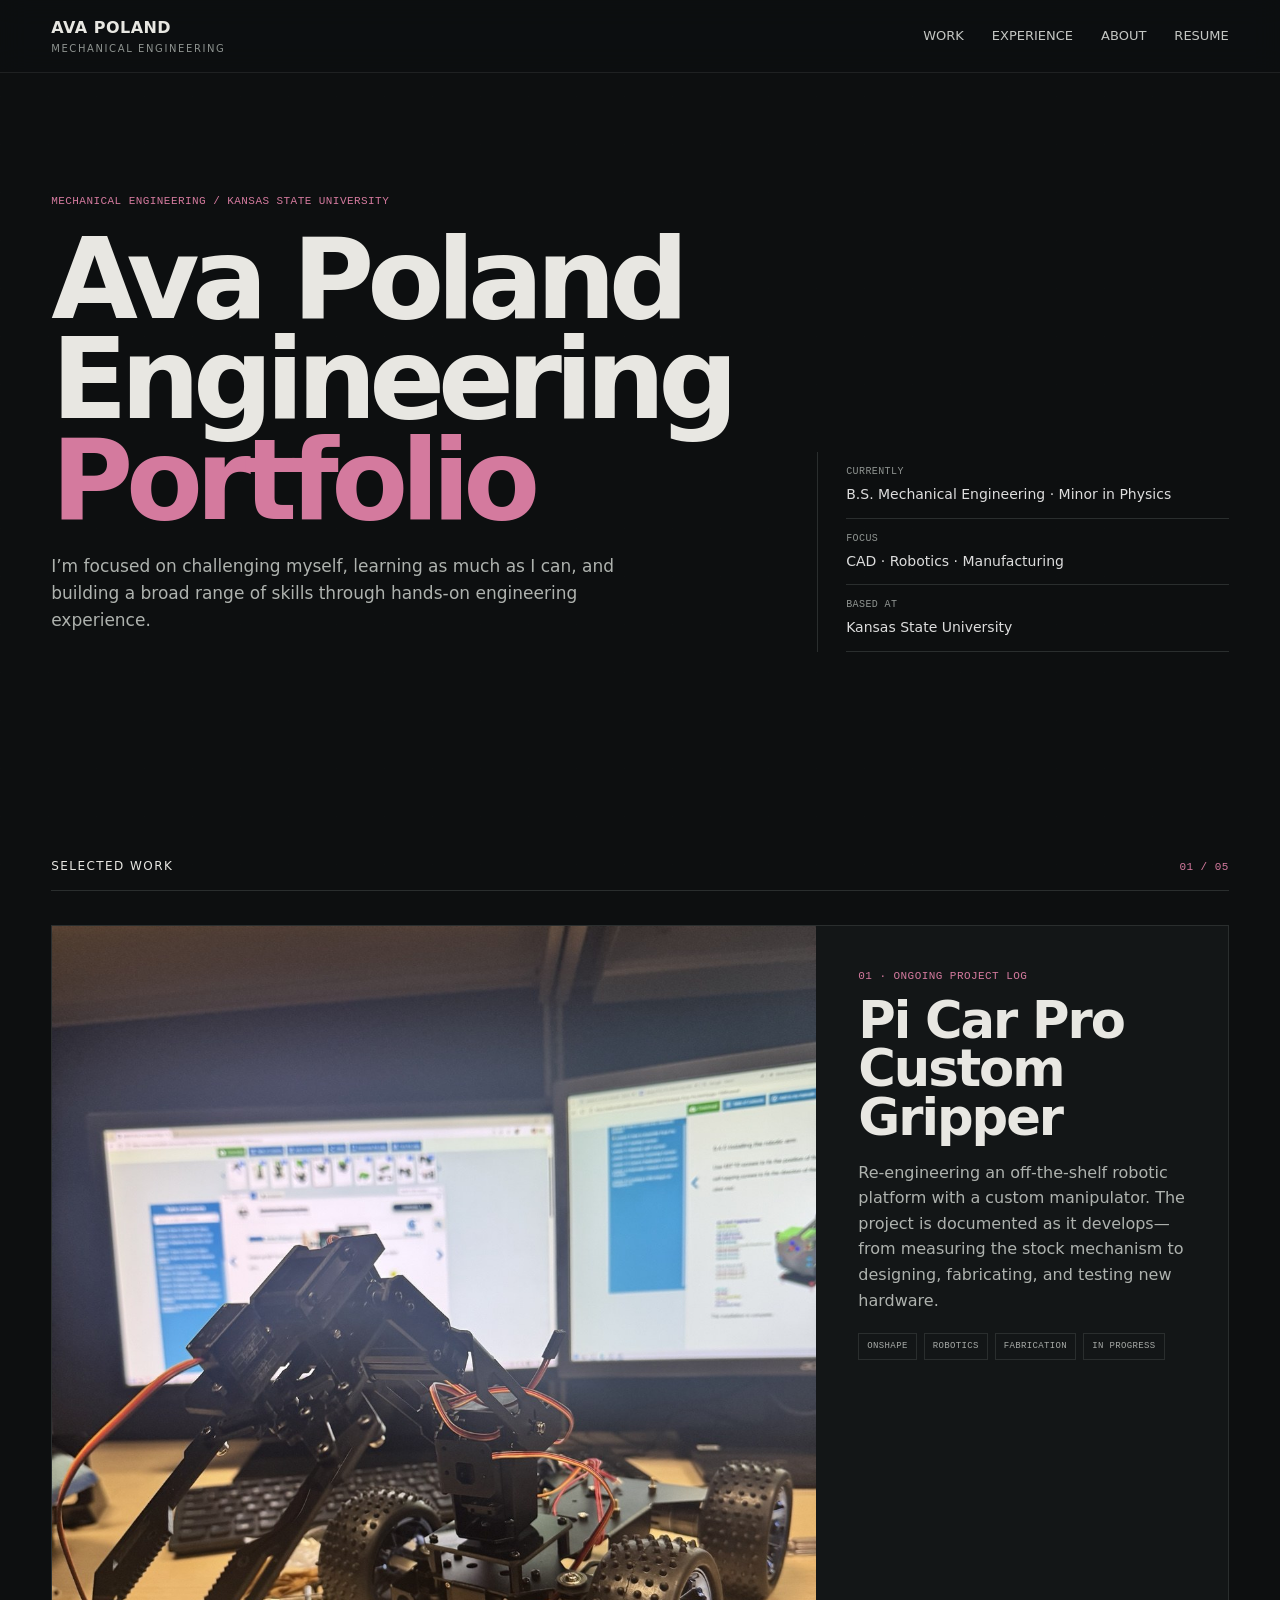
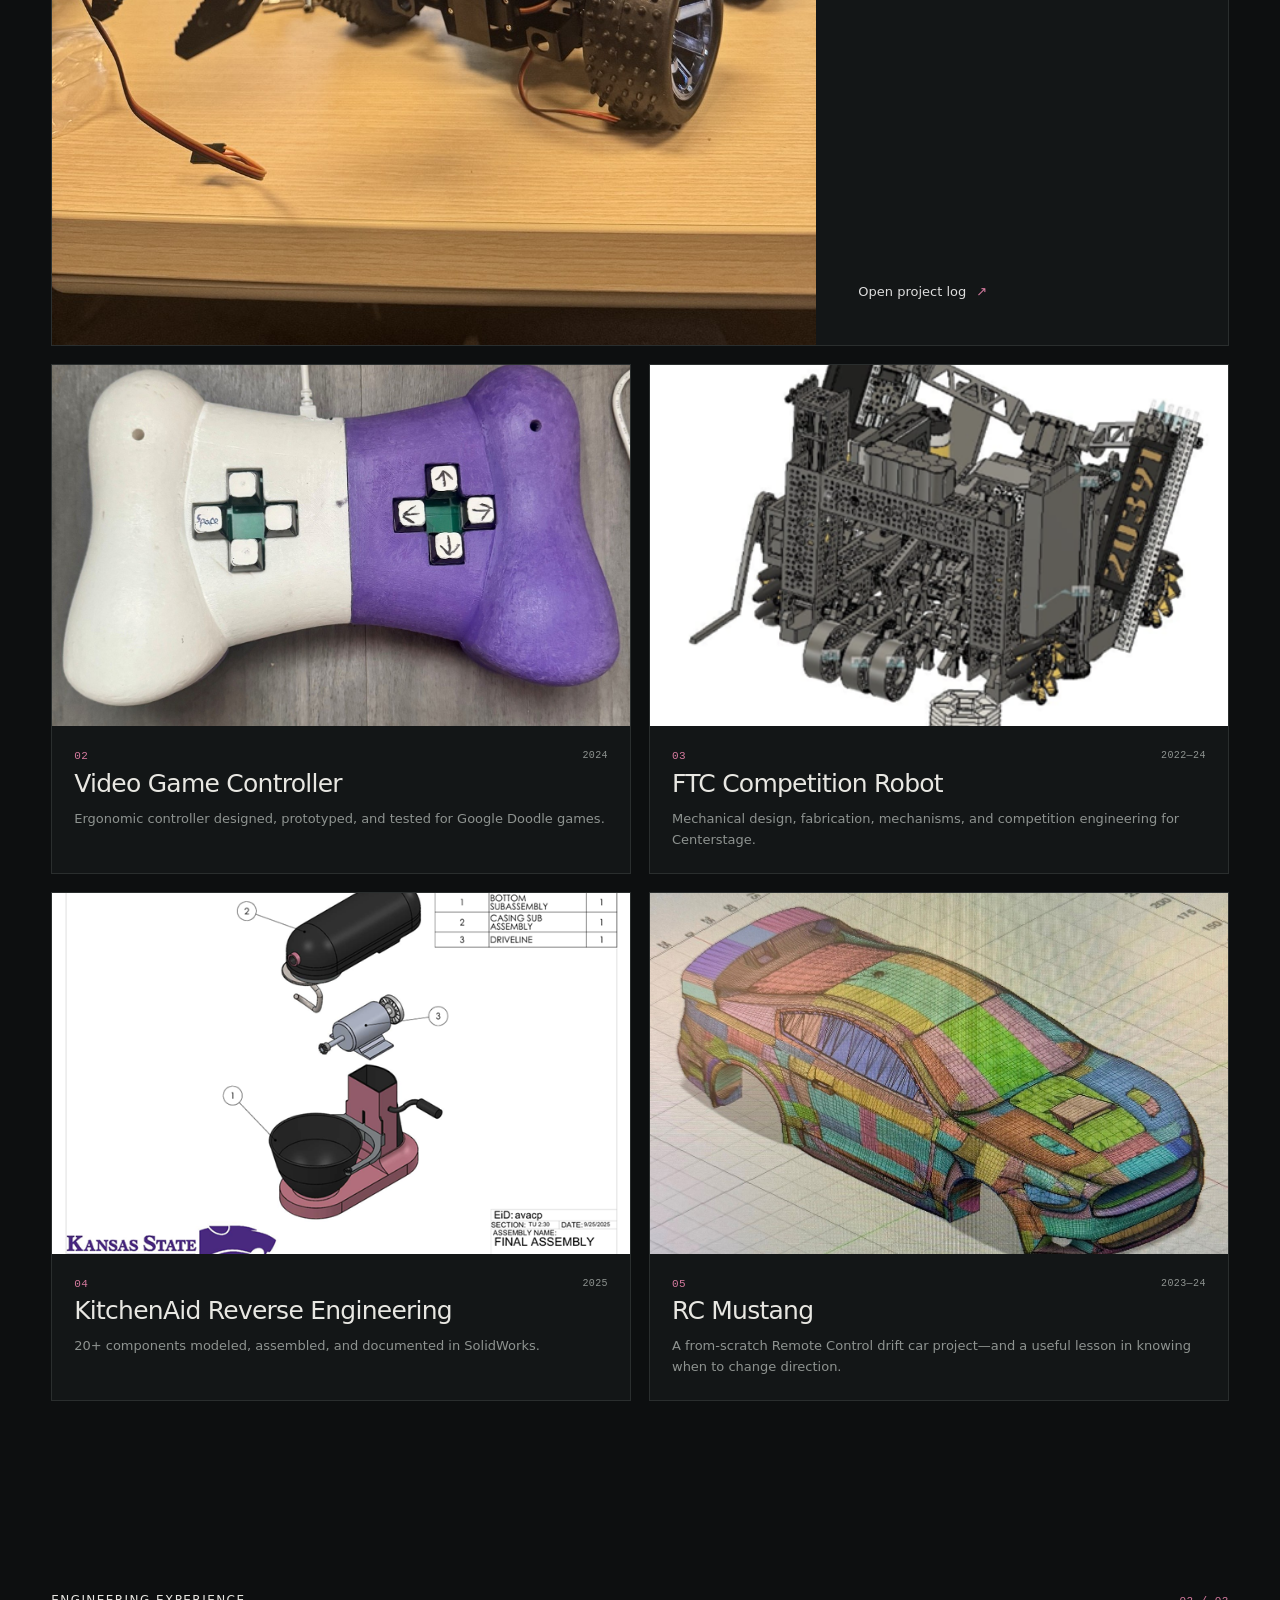
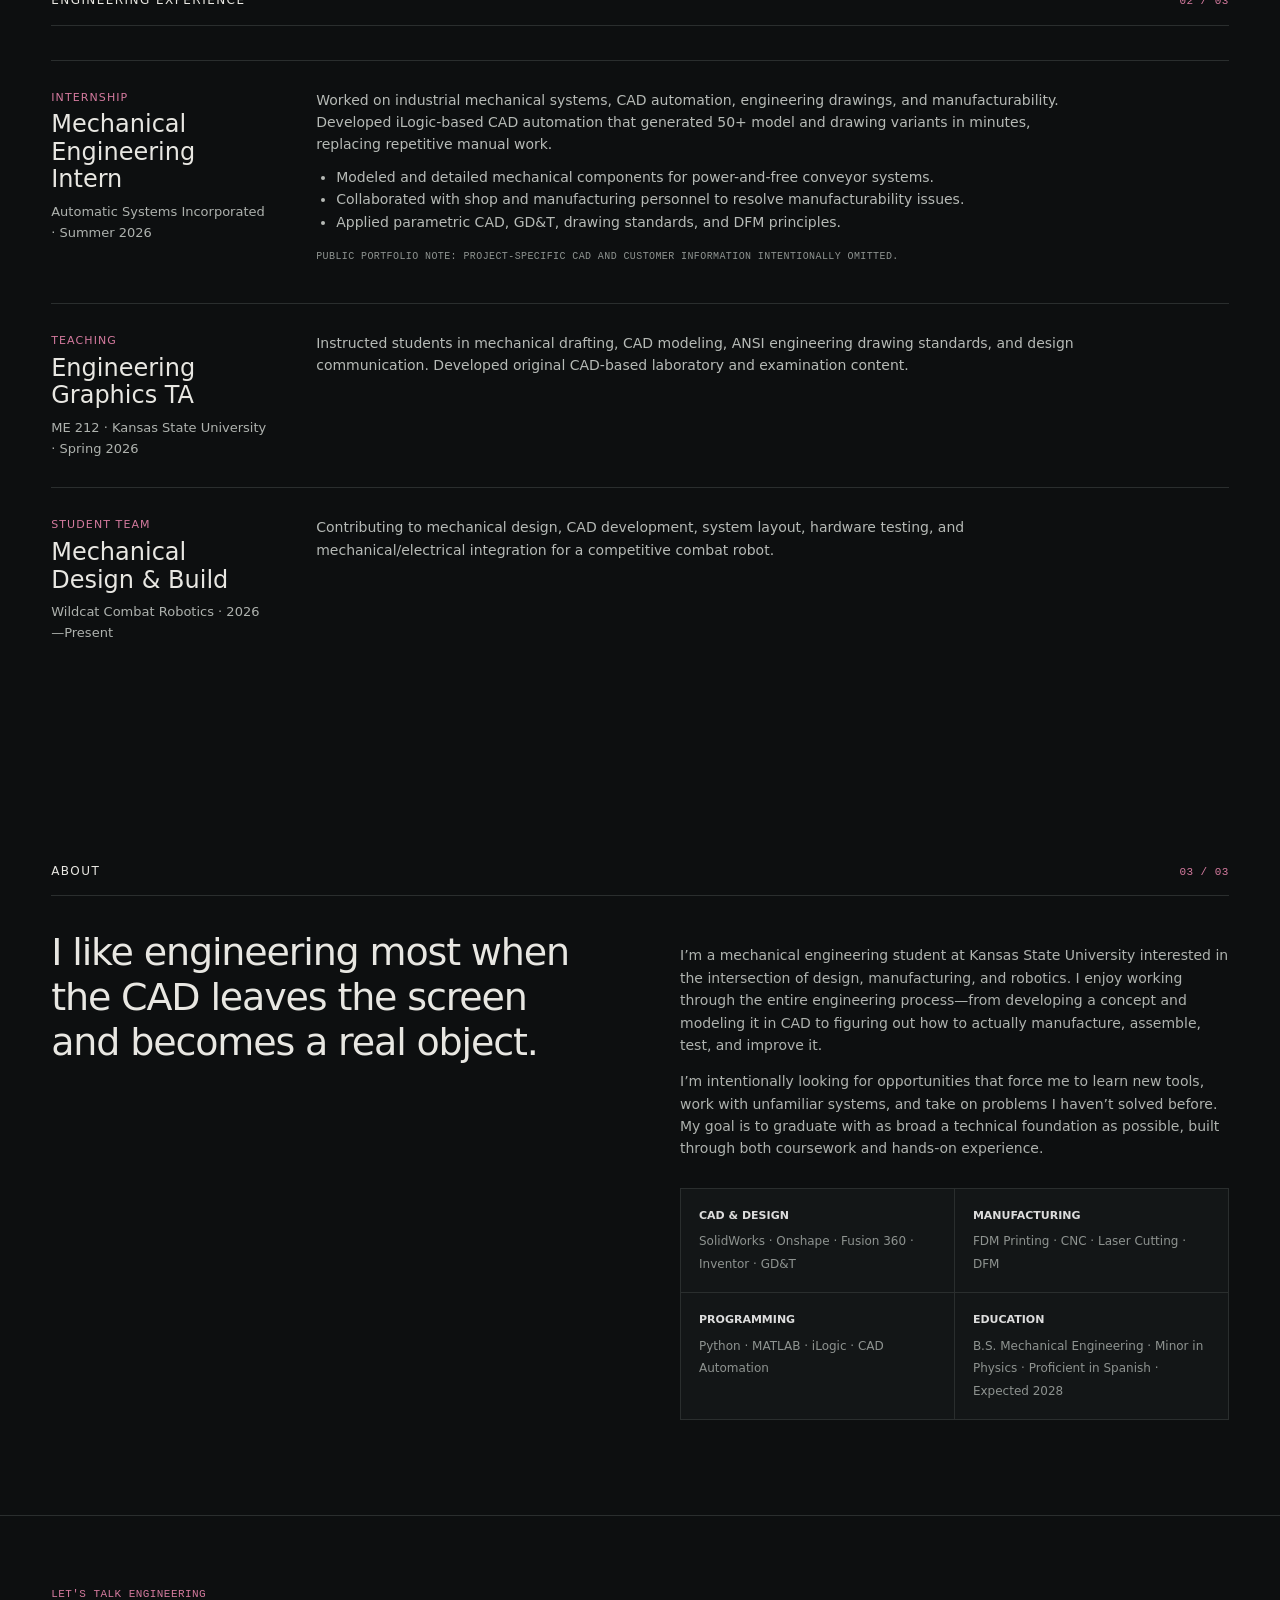
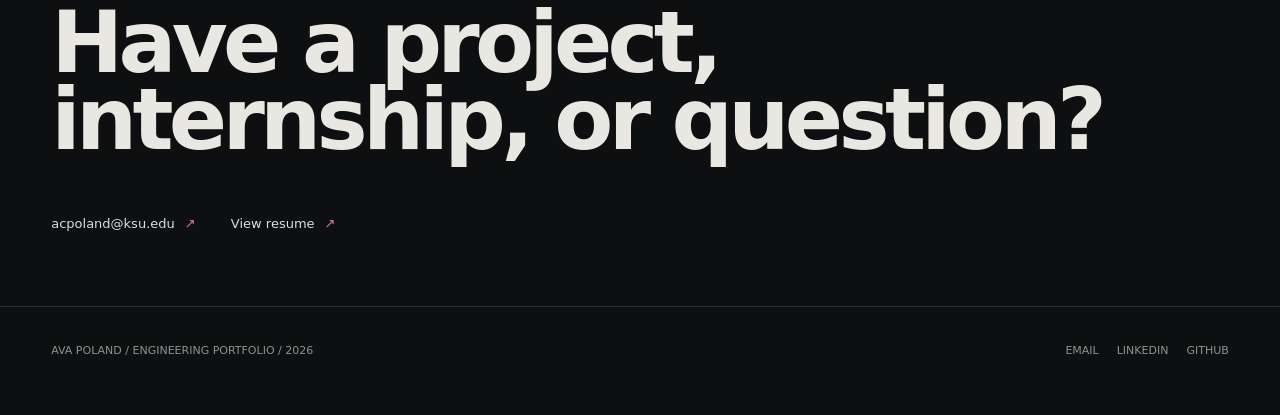
==== index.html @ be30ef2d "title fix" ====
<!doctype html>
<html lang="en">
<head>
<meta charset="utf-8">
<meta name="viewport" content="width=device-width,initial-scale=1">
<title>Ava Poland | Portfolio — Ava Poland</title>
<meta name="description" content="Ava Poland — Mechanical Engineering portfolio. Design, CAD, robotics, fabrication, and engineering project documentation.">
<link rel="icon" type="image/png" href="assets/favicon.png">
<link rel="stylesheet" href="styles.css">
</head>
<body>
<header class="site-header">
  <div class="container nav">
    <a class="brand" href="index.html">AVA POLAND<small>MECHANICAL ENGINEERING</small></a>
    <nav class="nav-links">
      <a href="index.html#work">WORK</a><a href="index.html#experience">EXPERIENCE</a>
      <a href="index.html#about">ABOUT</a><a href="Ava_Poland_Resume.pdf">RESUME</a>
    </nav>
    <span class="menu mono">MENU</span>
  </div>
</header>

<main>
<section class="hero">
  <div class="container hero-grid">
    <div class="reveal">
      <div class="eyebrow">Mechanical Engineering / Kansas State University</div>
      <h1>Ava Poland<br>Engineering<br><span>Portfolio</span></h1>
      <p class="hero-copy">I’m focused on challenging myself, learning as much as I can, and building a broad range of skills through hands-on engineering experience.</p>
    </div>
    <div class="hero-side reveal">
      <div class="line"><div class="meta">CURRENTLY</div><div class="value">B.S. Mechanical Engineering · Minor in Physics</div></div>
      <div class="line"><div class="meta">FOCUS</div><div class="value">CAD · Robotics · Manufacturing</div></div>
      <div class="line"><div class="meta">BASED AT</div><div class="value">Kansas State University</div></div>
      
    </div>
  </div>
</section>

<section class="section" id="work">
<div class="container">
  <div class="section-head"><span class="section-title">Selected Work</span><span class="section-num">01 / 05</span></div>
  <a class="feature reveal" href="projects/pi-car.html">
    <div class="feature-image"><img src="assets/IMG_2748.jpeg" alt="Pi Car Pro with robotic arm"></div>
    <div class="feature-copy">
      <div>
        <div class="eyebrow">01 · Ongoing Project Log</div>
        <h2>Pi Car Pro<br>Custom Gripper</h2>
        <p>Re-engineering an off-the-shelf robotic platform with a custom manipulator. The project is documented as it develops—from measuring the stock mechanism to designing, fabricating, and testing new hardware.</p>
        <div class="tags"><span class="tag">Onshape</span><span class="tag">Robotics</span><span class="tag">Fabrication</span><span class="tag">In Progress</span></div>
      </div>
      <span class="text-link">Open project log</span>
    </div>
  </a>

  <div class="project-grid" style="margin-top:18px">
    <a class="project-card reveal" href="projects/controller.html">
      <div class="card-img"><img src="assets/controller1.jpg" alt="Finished 3D printed video game controller"></div>
      <div class="card-body"><div class="card-top"><span class="section-num">02</span><span class="meta">2024</span></div><div class="card-title">Video Game Controller</div><p>Ergonomic controller designed, prototyped, and tested for Google Doodle games.</p></div>
    </a>
    <a class="project-card reveal" href="projects/ftc.html">
      <div class="card-img"><img src="assets/ftc1.png" alt="FTC robot CAD assembly"></div>
      <div class="card-body"><div class="card-top"><span class="section-num">03</span><span class="meta">2022—24</span></div><div class="card-title">FTC Competition Robot</div><p>Mechanical design, fabrication, mechanisms, and competition engineering for Centerstage.</p></div>
    </a>
    <a class="project-card reveal" href="projects/kitchenaid.html">
      <div class="card-img"><img src="assets/mixerexplode.png" alt="KitchenAid mixer exploded assembly drawing"></div>
      <div class="card-body"><div class="card-top"><span class="section-num">04</span><span class="meta">2025</span></div><div class="card-title">KitchenAid Reverse Engineering</div><p>20+ components modeled, assembled, and documented in SolidWorks.</p></div>
    </a>
    <a class="project-card reveal" href="projects/mustang.html">
      <div class="card-img"><img src="assets/mustang1.jpg" alt="CAD model of RC Mustang"></div>
      <div class="card-body"><div class="card-top"><span class="section-num">05</span><span class="meta">2023—24</span></div><div class="card-title">RC Mustang</div><p>A from-scratch Remote Control drift car project—and a useful lesson in knowing when to change direction.</p></div>
    </a>
  </div>
</div>
</section>

<section class="section" id="experience">
<div class="container">
  <div class="section-head"><span class="section-title">Engineering Experience</span><span class="section-num">02 / 03</span></div>
  <div class="experience reveal">
    <div><div class="exp-role">Internship</div><div class="exp-title">Mechanical Engineering Intern</div><div class="exp-company">Automatic Systems Incorporated · Summer 2026</div></div>
    <div class="exp-body">Worked on industrial mechanical systems, CAD automation, engineering drawings, and manufacturability. Developed iLogic-based CAD automation that generated 50+ model and drawing variants in minutes, replacing repetitive manual work.<ul><li>Modeled and detailed mechanical components for power-and-free conveyor systems.</li><li>Collaborated with shop and manufacturing personnel to resolve manufacturability issues.</li><li>Applied parametric CAD, GD&T, drawing standards, and DFM principles.</li></ul><p class="meta" style="margin-top:16px">Public portfolio note: project-specific CAD and customer information intentionally omitted.</p></div>
  </div>
  <div class="experience reveal">
    <div><div class="exp-role">Teaching</div><div class="exp-title">Engineering Graphics TA</div><div class="exp-company">ME 212 · Kansas State University · Spring 2026</div></div>
    <div class="exp-body">Instructed students in mechanical drafting, CAD modeling, ANSI engineering drawing standards, and design communication. Developed original CAD-based laboratory and examination content.</div>
  </div>
  <div class="experience reveal">
    <div><div class="exp-role">Student Team</div><div class="exp-title">Mechanical Design & Build</div><div class="exp-company">Wildcat Combat Robotics · 2026—Present</div></div>
    <div class="exp-body">Contributing to mechanical design, CAD development, system layout, hardware testing, and mechanical/electrical integration for a competitive combat robot.</div>
  </div>
</div>
</section>

<section class="section" id="about">
<div class="container">
  <div class="section-head"><span class="section-title">About</span><span class="section-num">03 / 03</span></div>
  <div class="about-grid">
    <p class="about-lead reveal">I like engineering most when the CAD leaves the screen and becomes a real object.</p>
    <div class="about-copy reveal">
      <p>I’m a mechanical engineering student at Kansas State University interested in the intersection of design, manufacturing, and robotics. I enjoy working through the entire engineering process—from developing a concept and modeling it in CAD to figuring out how to actually manufacture, assemble, test, and improve it.</p>
      <p>I’m intentionally looking for opportunities that force me to learn new tools, work with unfamiliar systems, and take on problems I haven’t solved before. My goal is to graduate with as broad a technical foundation as possible, built through both coursework and hands-on experience.</p>
      <div class="skill-list">
        <div><b>CAD & Design</b><span>SolidWorks · Onshape · Fusion 360 · Inventor · GD&T</span></div>
        <div><b>Manufacturing</b><span>FDM Printing · CNC · Laser Cutting · DFM</span></div>
        <div><b>Programming</b><span>Python · MATLAB · iLogic · CAD Automation</span></div>
        <div><b>Education</b><span>B.S. Mechanical Engineering · Minor in Physics · Proficient in Spanish · Expected 2028</span></div>
      </div>
    </div>
  </div>
</div>
</section>

<section class="cta">
<div class="container">
  <div class="eyebrow">Let's talk engineering</div>
  <h2>Have a project,<br>internship, or question?</h2>
  <a class="text-link" href="mailto:acpoland@ksu.edu">acpoland@ksu.edu</a>
  <span style="display:inline-block;width:25px"></span>
  <a class="text-link" href="Ava_Poland_Resume.pdf">View resume</a>
</div>
</section>
</main>

<footer><div class="container footer-row">
  <span>AVA POLAND / ENGINEERING PORTFOLIO / 2026</span>
  <span class="socials"><a href="mailto:acpoland@ksu.edu">EMAIL</a><a href="https://www.linkedin.com/" target="_blank" rel="noreferrer">LINKEDIN</a><a href="https://github.com/avacpoland" target="_blank" rel="noreferrer">GITHUB</a></span>
</div></footer>
<div class="lightbox"><span class="close">×</span><img src="" alt=""></div>
<script src="script.js"></script>
</body></html>
---- styles.css ----
:root{
  --bg:#0d0f10;
  --panel:#131617;
  --panel-2:#171a1b;
  --text:#e8e7e2;
  --muted:#8e9390;
  --line:#2a2e2e;
  --accent:#d47a9e;
  --max:1180px;
  --pad:clamp(22px,4vw,56px);
}
*{box-sizing:border-box}
html{scroll-behavior:smooth}
body{
  margin:0;background:var(--bg);color:var(--text);
  font-family:Inter,ui-sans-serif,system-ui,-apple-system,BlinkMacSystemFont,"Segoe UI",Arial,sans-serif;
  line-height:1.6;
}
body:before{
  content:"";position:fixed;inset:0;pointer-events:none;opacity:.22;z-index:-1;
  background-image:linear-gradient(rgba(255,255,255,.025) 1px,transparent 1px),
                   linear-gradient(90deg,rgba(255,255,255,.025) 1px,transparent 1px);
  background-size:48px 48px;
}
a{color:inherit;text-decoration:none}
img{max-width:100%;display:block}
.container{width:min(var(--max),calc(100% - 2*var(--pad)));margin:auto}
.mono,.eyebrow,.meta,.tag,.log-date,.section-num{
  font-family:"SFMono-Regular",Consolas,"Liberation Mono",monospace;
}
.mono,.eyebrow,.meta,.tag,.log-date,.section-num{letter-spacing:.04em}
.site-header{
  position:sticky;top:0;z-index:20;border-bottom:1px solid rgba(255,255,255,.08);
  background:rgba(13,15,16,.88);backdrop-filter:blur(14px);
}
.nav{height:72px;display:flex;align-items:center;justify-content:space-between}
.brand{font-weight:700;letter-spacing:.03em}
.brand small{display:block;color:var(--muted);font-size:10px;font-weight:500;letter-spacing:.16em}
.nav-links{display:flex;gap:28px;font-size:13px;color:#c5c7c4}
.nav-links a:hover{color:var(--accent)}
.menu{display:none}
.hero{padding:clamp(90px,13vw,120px) 0 110px}
.hero-grid{display:grid;grid-template-columns:1.25fr .75fr;gap:80px;align-items:end}
.eyebrow{font-size:11px;color:var(--accent);text-transform:uppercase}
.hero h1{
  margin:18px 0 22px;font-size:clamp(56px,9vw,112px);line-height:.9;
  letter-spacing:-.065em;font-weight:720;max-width:850px;
}
.hero h1 span{color:#d47a9e}
.hero-copy{max-width:570px;color:#aeb2ae;font-size:17px}
.hero-side{border-left:1px solid var(--line);padding-left:28px}
.hero-side .line{padding:12px 0;border-bottom:1px solid var(--line)}
.meta{font-size:10px;color:var(--muted);text-transform:uppercase}
.value{margin-top:3px;font-size:14px;color:#ddd}
.section{padding:95px 0}
.section-head{display:flex;justify-content:space-between;gap:30px;align-items:baseline;margin-bottom:34px;border-bottom:1px solid var(--line);padding-bottom:14px}
.section-title{font-size:12px;text-transform:uppercase;letter-spacing:.12em}
.section-num{color:var(--accent);font-size:11px}
.feature{display:grid;grid-template-columns:1.3fr .7fr;background:var(--panel);border:1px solid var(--line)}
.feature-image{min-height:520px;overflow:hidden}
.feature-image img{width:100%;height:100%;object-fit:cover;object-position:center}
.feature-copy{padding:42px;display:flex;flex-direction:column;justify-content:space-between}
.feature-copy h2{font-size:clamp(32px,4vw,55px);line-height:.95;letter-spacing:-.04em;margin:10px 0 18px}
.feature-copy p{color:#aeb2ae}
.status{display:inline-flex;align-items:center;gap:8px;color:#c8cbc8;font-size:11px}
.status:before{content:"";width:7px;height:7px;border-radius:50%;background:var(--accent)}
.tags{display:flex;flex-wrap:wrap;gap:7px;margin-top:20px}
.tag{border:1px solid var(--line);padding:5px 8px;font-size:9px;color:#a7aaa7;text-transform:uppercase}
.text-link{display:inline-flex;gap:10px;align-items:center;margin-top:28px;color:#ddd;font-size:13px}
.text-link:after{content:"↗";color:var(--accent)}
.project-grid{display:grid;grid-template-columns:repeat(2,1fr);gap:18px}
.project-card{border:1px solid var(--line);background:var(--panel);transition:.25s transform,.25s border-color}
.project-card:hover{transform:translateY(-3px);border-color:#454a49}
.card-img{aspect-ratio:16/10;overflow:hidden;background:#181b1c}
.card-img img{width:100%;height:100%;object-fit:cover;transition:transform .5s}
.project-card:hover .card-img img{transform:scale(1.025)}
.card-body{padding:22px}
.card-top{display:flex;justify-content:space-between;gap:20px}
.card-title{font-size:25px;letter-spacing:-.03em;line-height:1.05;margin:5px 0}
.card-body p{color:var(--muted);font-size:13px;margin:12px 0 0}
.experience{display:grid;grid-template-columns:220px 1fr;gap:45px;padding:28px 0;border-top:1px solid var(--line)}
.experience:first-child{border-top:0}
.exp-role{font-size:11px;color:var(--accent);text-transform:uppercase;letter-spacing:.1em}
.exp-title{font-size:24px;line-height:1.15;margin:5px 0 8px}
.exp-company{color:#aeb2ae;font-size:13px}
.exp-body{color:#b6bab6;font-size:14px;max-width:760px}
.exp-body ul{margin:10px 0 0;padding-left:20px}
.about-grid{display:grid;grid-template-columns:1fr 1fr;gap:80px}
.about-lead{font-size:clamp(25px,3vw,38px);line-height:1.18;letter-spacing:-.03em;margin:0}
.about-copy{color:#aeb2ae;font-size:14px}
.skill-list{display:grid;grid-template-columns:1fr 1fr;gap:1px;background:var(--line);border:1px solid var(--line);margin-top:28px}
.skill-list div{background:var(--panel);padding:18px}
.skill-list b{display:block;font-size:11px;text-transform:uppercase;color:#ddd;margin-bottom:5px}
.skill-list span{font-size:12px;color:var(--muted)}
.cta{border-top:1px solid var(--line);border-bottom:1px solid var(--line);padding:70px 0}
.cta h2{font-size:clamp(40px,7vw,86px);line-height:.9;letter-spacing:-.055em;margin:0 0 28px}
footer{padding:35px 0 55px;color:var(--muted);font-size:11px}
.footer-row{display:flex;justify-content:space-between;gap:20px}
.socials{display:flex;gap:18px}
.socials a:hover{color:var(--accent)}

.project-hero{padding:90px 0 45px}
.project-kicker{display:flex;justify-content:space-between;gap:30px;border-bottom:1px solid var(--line);padding-bottom:14px}
.project-hero h1{font-size:clamp(52px,8vw,105px);line-height:.88;letter-spacing:-.065em;max-width:950px;margin:35px 0}
.project-intro{display:grid;grid-template-columns:1fr .45fr;gap:70px;align-items:end}
.project-intro p{font-size:18px;color:#b8bcb8;max-width:700px}
.hero-photo{margin-top:50px;border:1px solid var(--line);background:var(--panel)}
.hero-photo img{width:100%;max-height:720px;object-fit:cover}
.case-section{padding:85px 0;border-top:1px solid var(--line)}
.case-grid{display:grid;grid-template-columns:190px 1fr;gap:55px}
.case-label{font-size:10px;color:var(--accent);text-transform:uppercase;letter-spacing:.12em}
.case-content{max-width:800px}
.case-content h2{font-size:34px;line-height:1.05;letter-spacing:-.035em;margin:0 0 20px}
.case-content p{color:#b4b8b4;font-size:15px}
.case-content ul{color:#b4b8b4;font-size:14px}
.media-grid{display:grid;grid-template-columns:repeat(2,1fr);gap:14px;margin-top:35px}
.media-grid img{width:100%;height:100%;object-fit:cover;border:1px solid var(--line);background:#151818}
.media-grid .tall{aspect-ratio:3/4}
.media-grid .wide{aspect-ratio:16/10}
.callouts{display:grid;grid-template-columns:repeat(3,1fr);gap:1px;background:var(--line);border:1px solid var(--line);margin-top:35px}
.callout{background:var(--panel);padding:26px}
.callout .number{font-size:34px;letter-spacing:-.04em}
.callout .caption{font-size:10px;color:var(--muted);text-transform:uppercase;letter-spacing:.1em}
.log{border-top:1px solid var(--line);margin-top:30px}
.log-entry{display:grid;grid-template-columns:120px 1fr;gap:30px;padding:24px 0;border-bottom:1px solid var(--line)}
.log-date{font-size:10px;color:var(--accent)}
.log-entry h3{font-size:16px;margin:0 0 5px}
.log-entry p{margin:0;color:#9fa49f;font-size:13px}
.next-box{border:1px solid var(--line);background:var(--panel);padding:30px;margin-top:30px}
.lightbox{position:fixed;inset:0;background:rgba(0,0,0,.9);z-index:50;display:none;align-items:center;justify-content:center;padding:30px}
.lightbox.open{display:flex}
.lightbox img{max-width:min(1200px,95vw);max-height:90vh;object-fit:contain}
.close{position:absolute;top:22px;right:30px;font-size:28px;color:#ddd;cursor:pointer}
.reveal{opacity:0;transform:translateY(16px);transition:.7s ease}
.reveal.visible{opacity:1;transform:none}

@media(max-width:800px){
  .nav-links{display:none}.menu{display:block;color:#aaa;font-size:11px}
  .hero-grid,.feature,.about-grid,.project-intro,.case-grid{grid-template-columns:1fr;gap:32px}
  .hero{padding-top:80px}.hero-side{border-left:0;border-top:1px solid var(--line);padding:15px 0 0}
  .feature-image{min-height:360px}.feature-copy{padding:28px}
  .project-grid{grid-template-columns:1fr}
  .experience{grid-template-columns:1fr;gap:10px}
  .skill-list{grid-template-columns:1fr}
  .callouts{grid-template-columns:1fr}
  .media-grid{grid-template-columns:1fr}
  .case-grid{gap:18px}
  .log-entry{grid-template-columns:1fr;gap:5px}
  .footer-row{flex-direction:column}
}
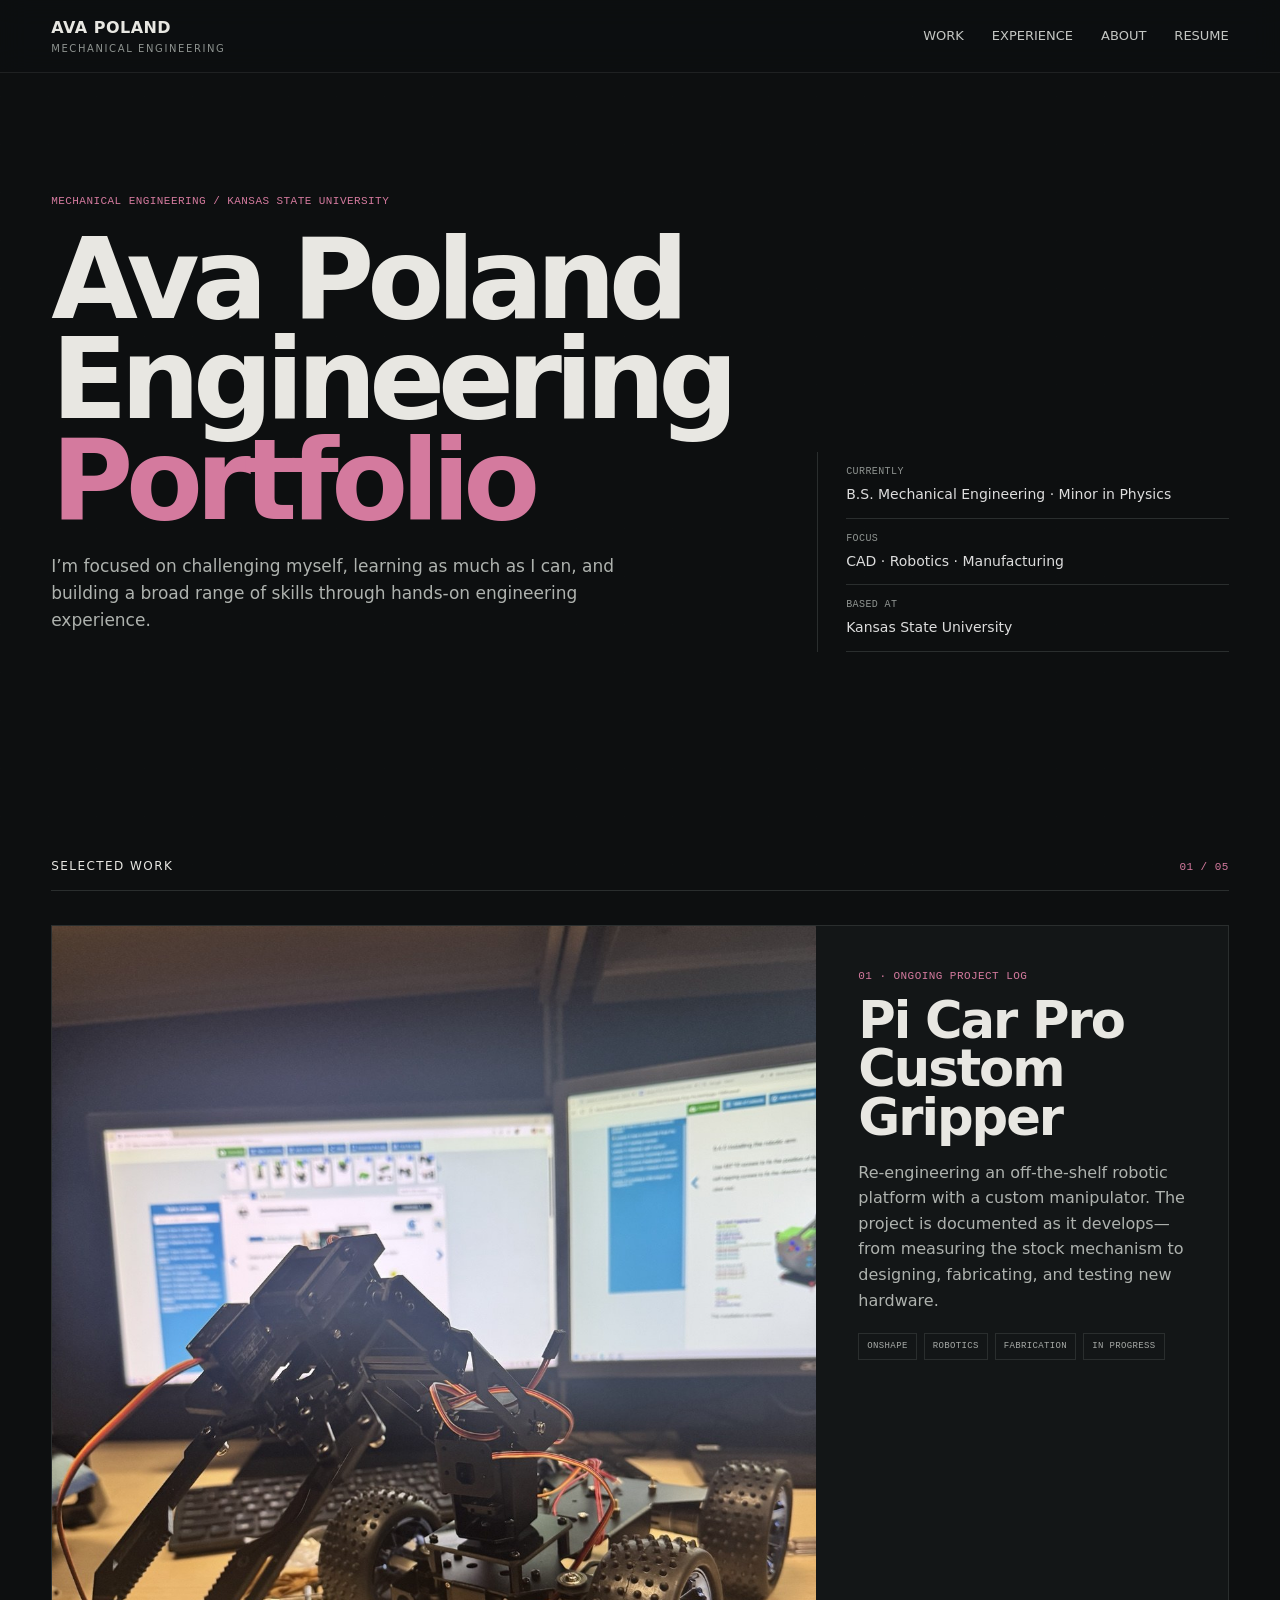
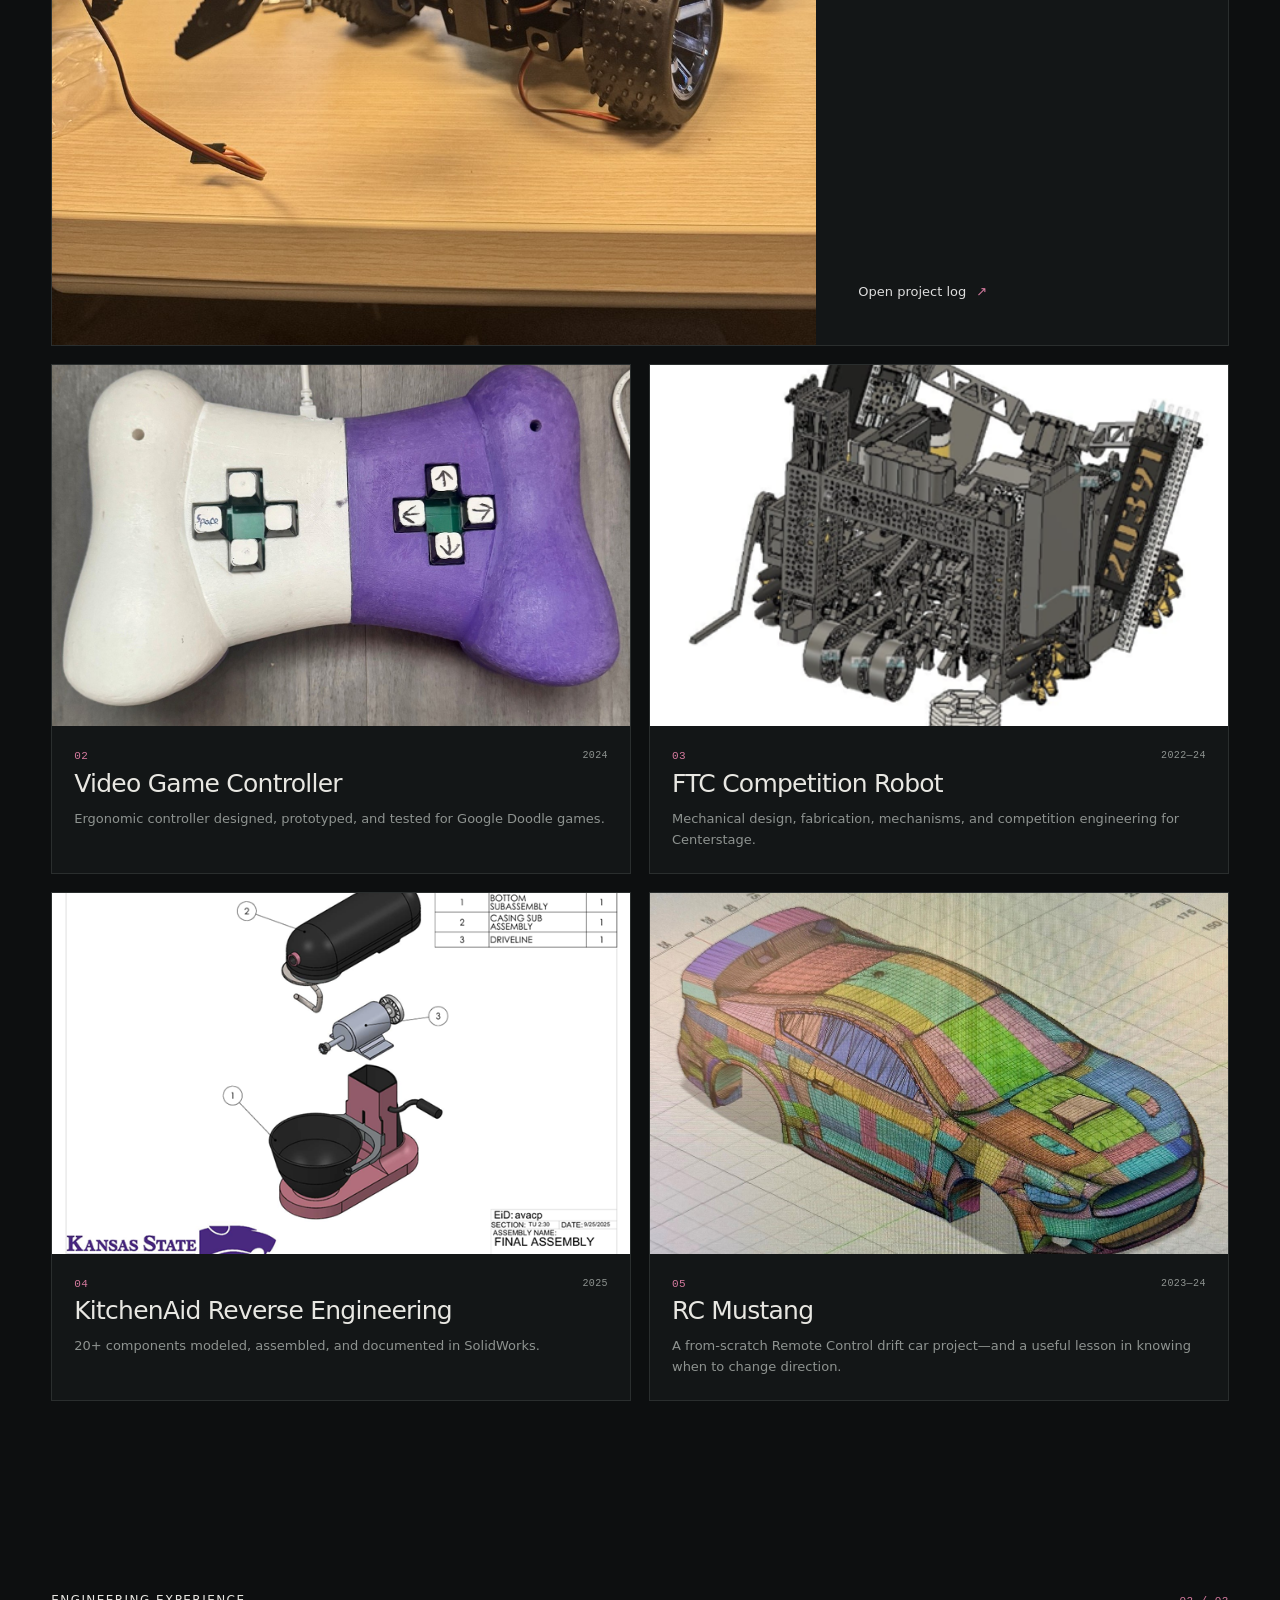
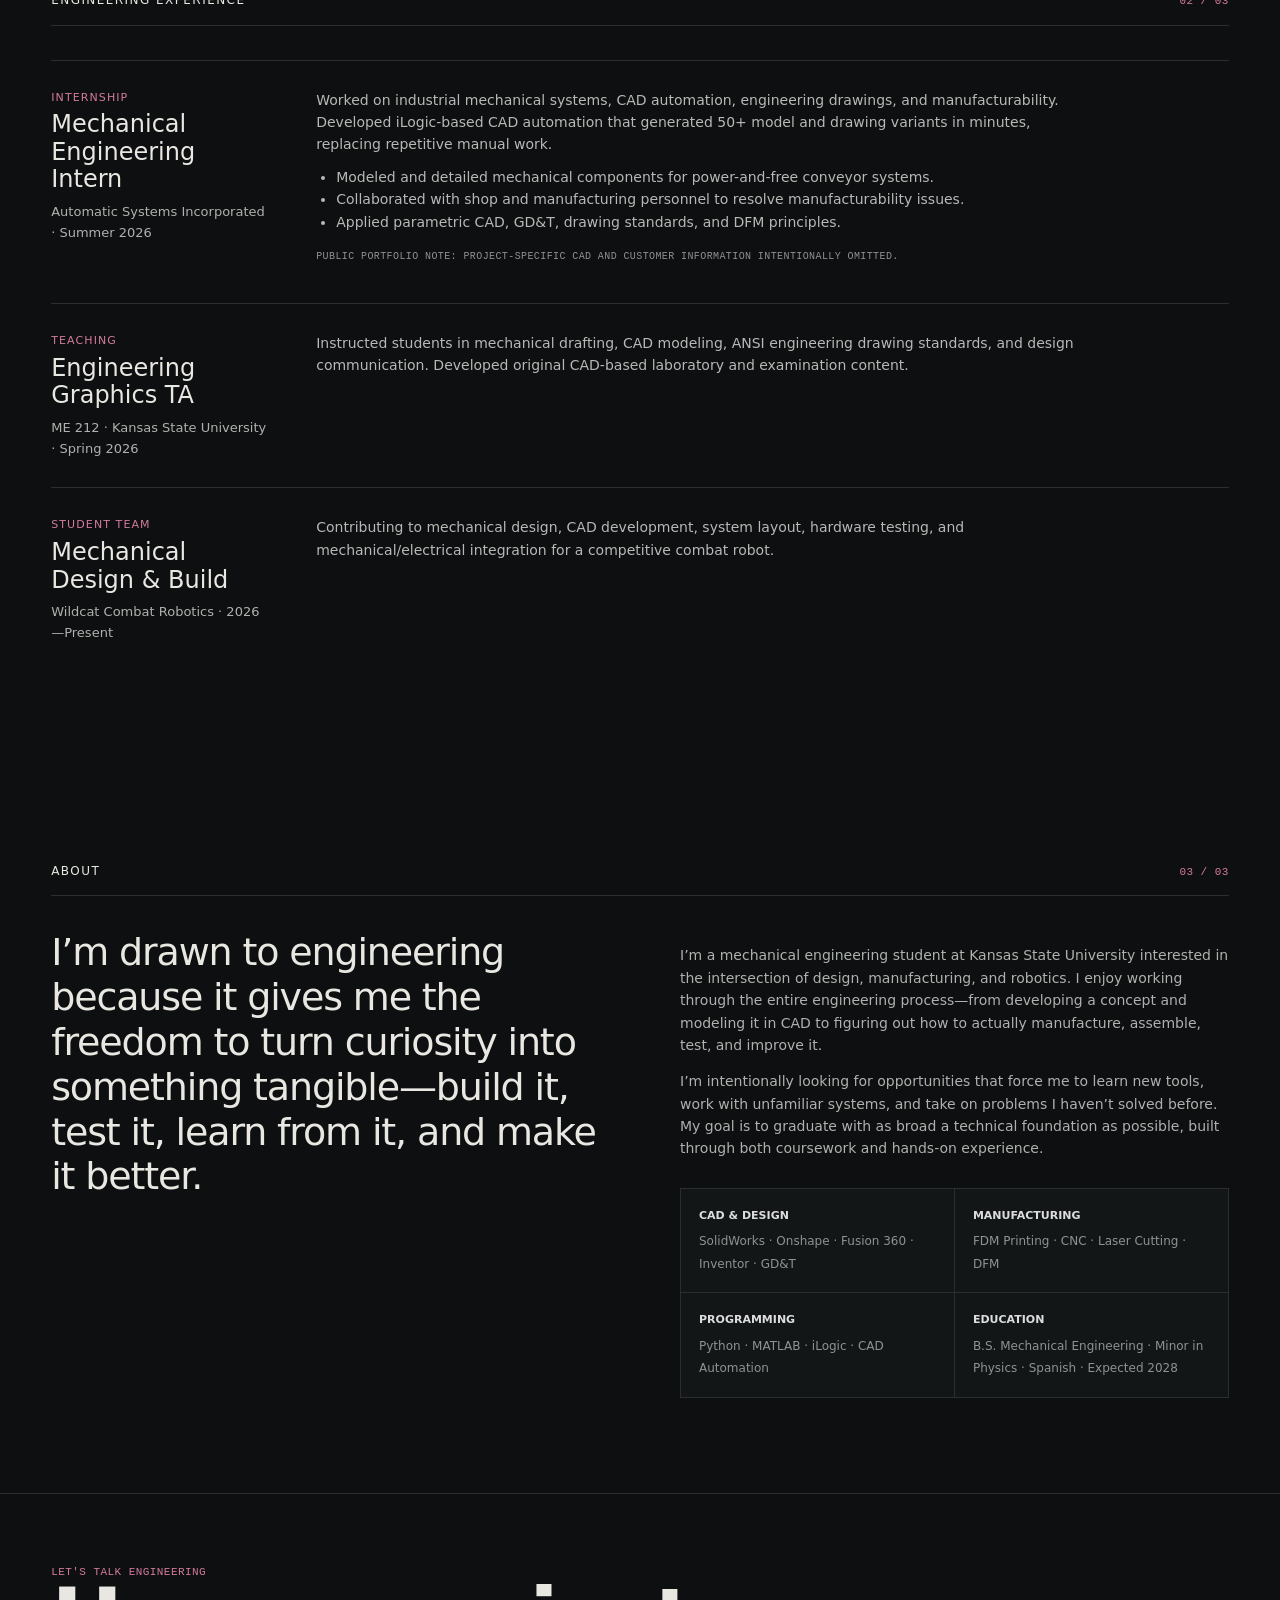
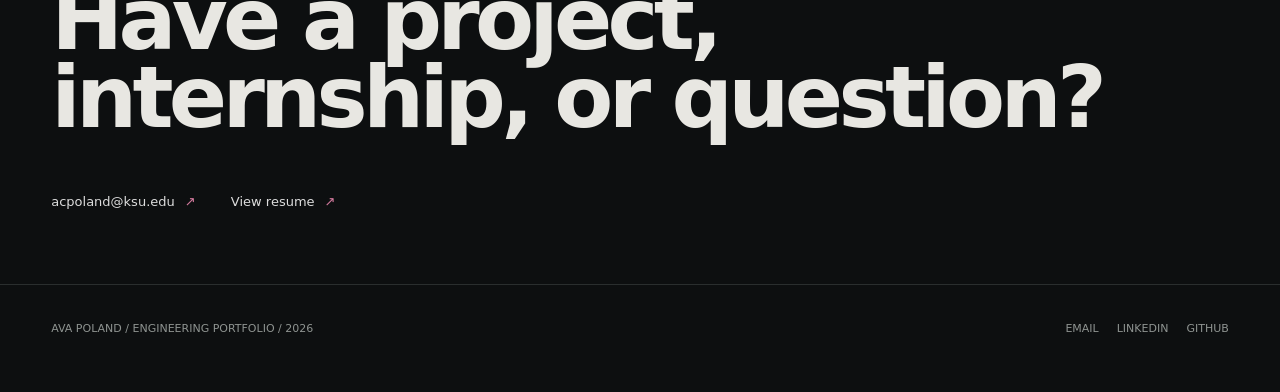
==== commit c2cf3de7: "Update index.html" ====
--- a/index.html
+++ b/index.html
@@ -96,7 +96,7 @@
 <div class="container">
   <div class="section-head"><span class="section-title">About</span><span class="section-num">03 / 03</span></div>
   <div class="about-grid">
-    <p class="about-lead reveal">I like engineering most when the CAD leaves the screen and becomes a real object.</p>
+    <p class="about-lead reveal">I’m drawn to engineering because it gives me the freedom to turn curiosity into something tangible—build it, test it, learn from it, and make it better.</p>
     <div class="about-copy reveal">
       <p>I’m a mechanical engineering student at Kansas State University interested in the intersection of design, manufacturing, and robotics. I enjoy working through the entire engineering process—from developing a concept and modeling it in CAD to figuring out how to actually manufacture, assemble, test, and improve it.</p>
       <p>I’m intentionally looking for opportunities that force me to learn new tools, work with unfamiliar systems, and take on problems I haven’t solved before. My goal is to graduate with as broad a technical foundation as possible, built through both coursework and hands-on experience.</p>
@@ -104,7 +104,7 @@
         <div><b>CAD & Design</b><span>SolidWorks · Onshape · Fusion 360 · Inventor · GD&T</span></div>
         <div><b>Manufacturing</b><span>FDM Printing · CNC · Laser Cutting · DFM</span></div>
         <div><b>Programming</b><span>Python · MATLAB · iLogic · CAD Automation</span></div>
-        <div><b>Education</b><span>B.S. Mechanical Engineering · Minor in Physics · Proficient in Spanish · Expected 2028</span></div>
+        <div><b>Education</b><span>B.S. Mechanical Engineering · Minor in Physics · Spanish · Expected 2028</span></div>
       </div>
     </div>
   </div>
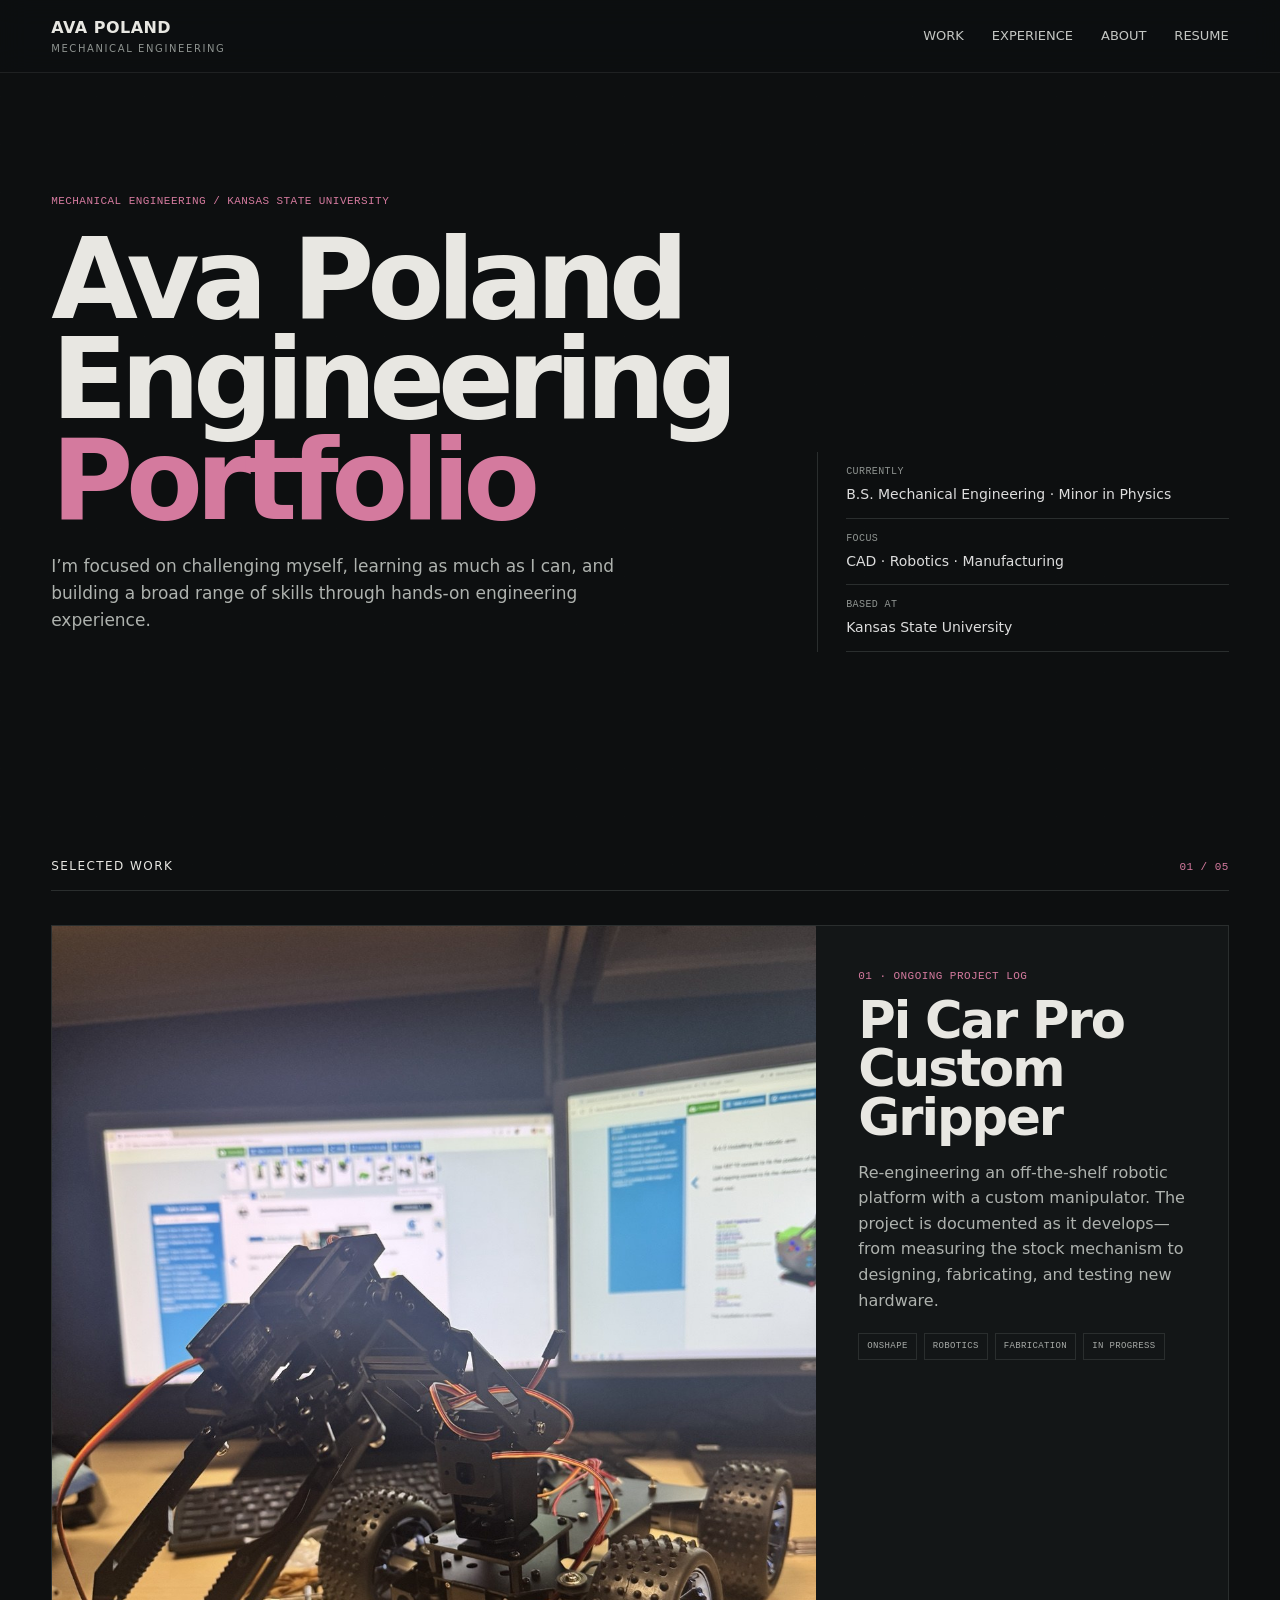
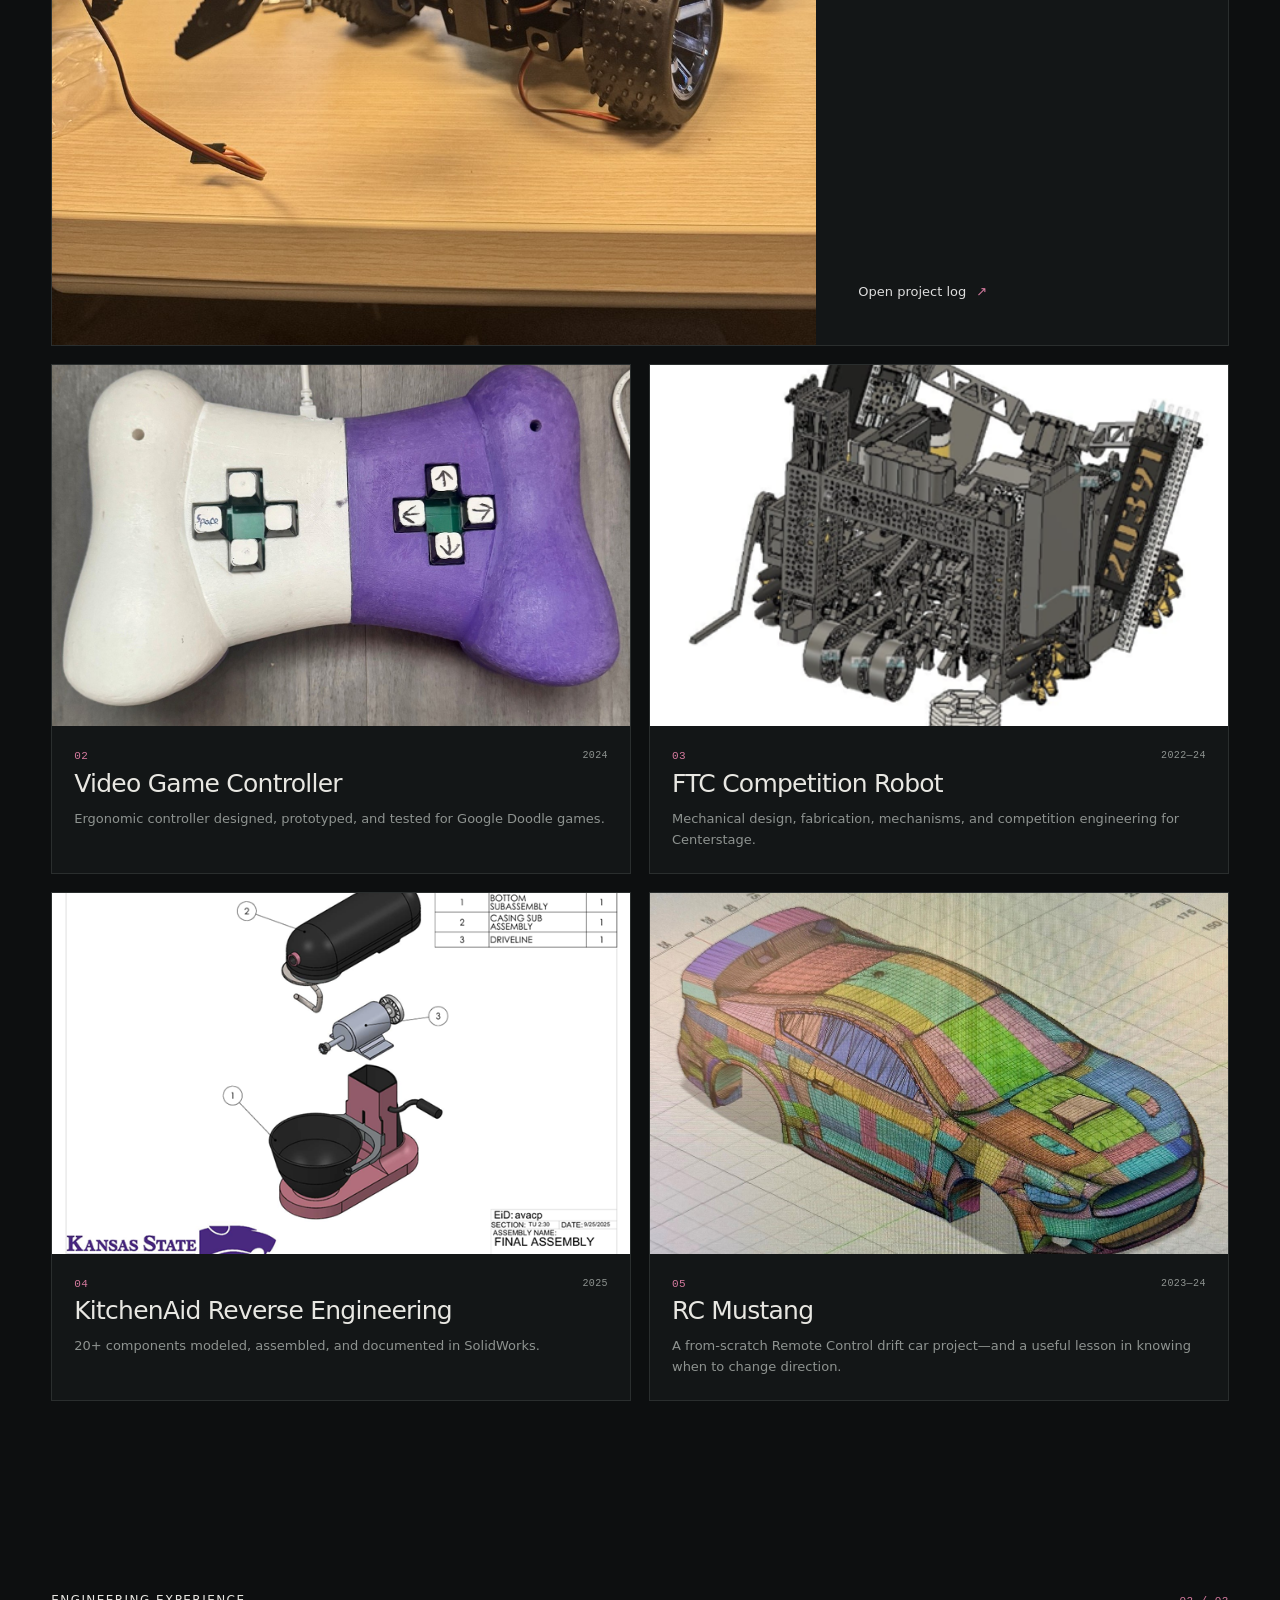
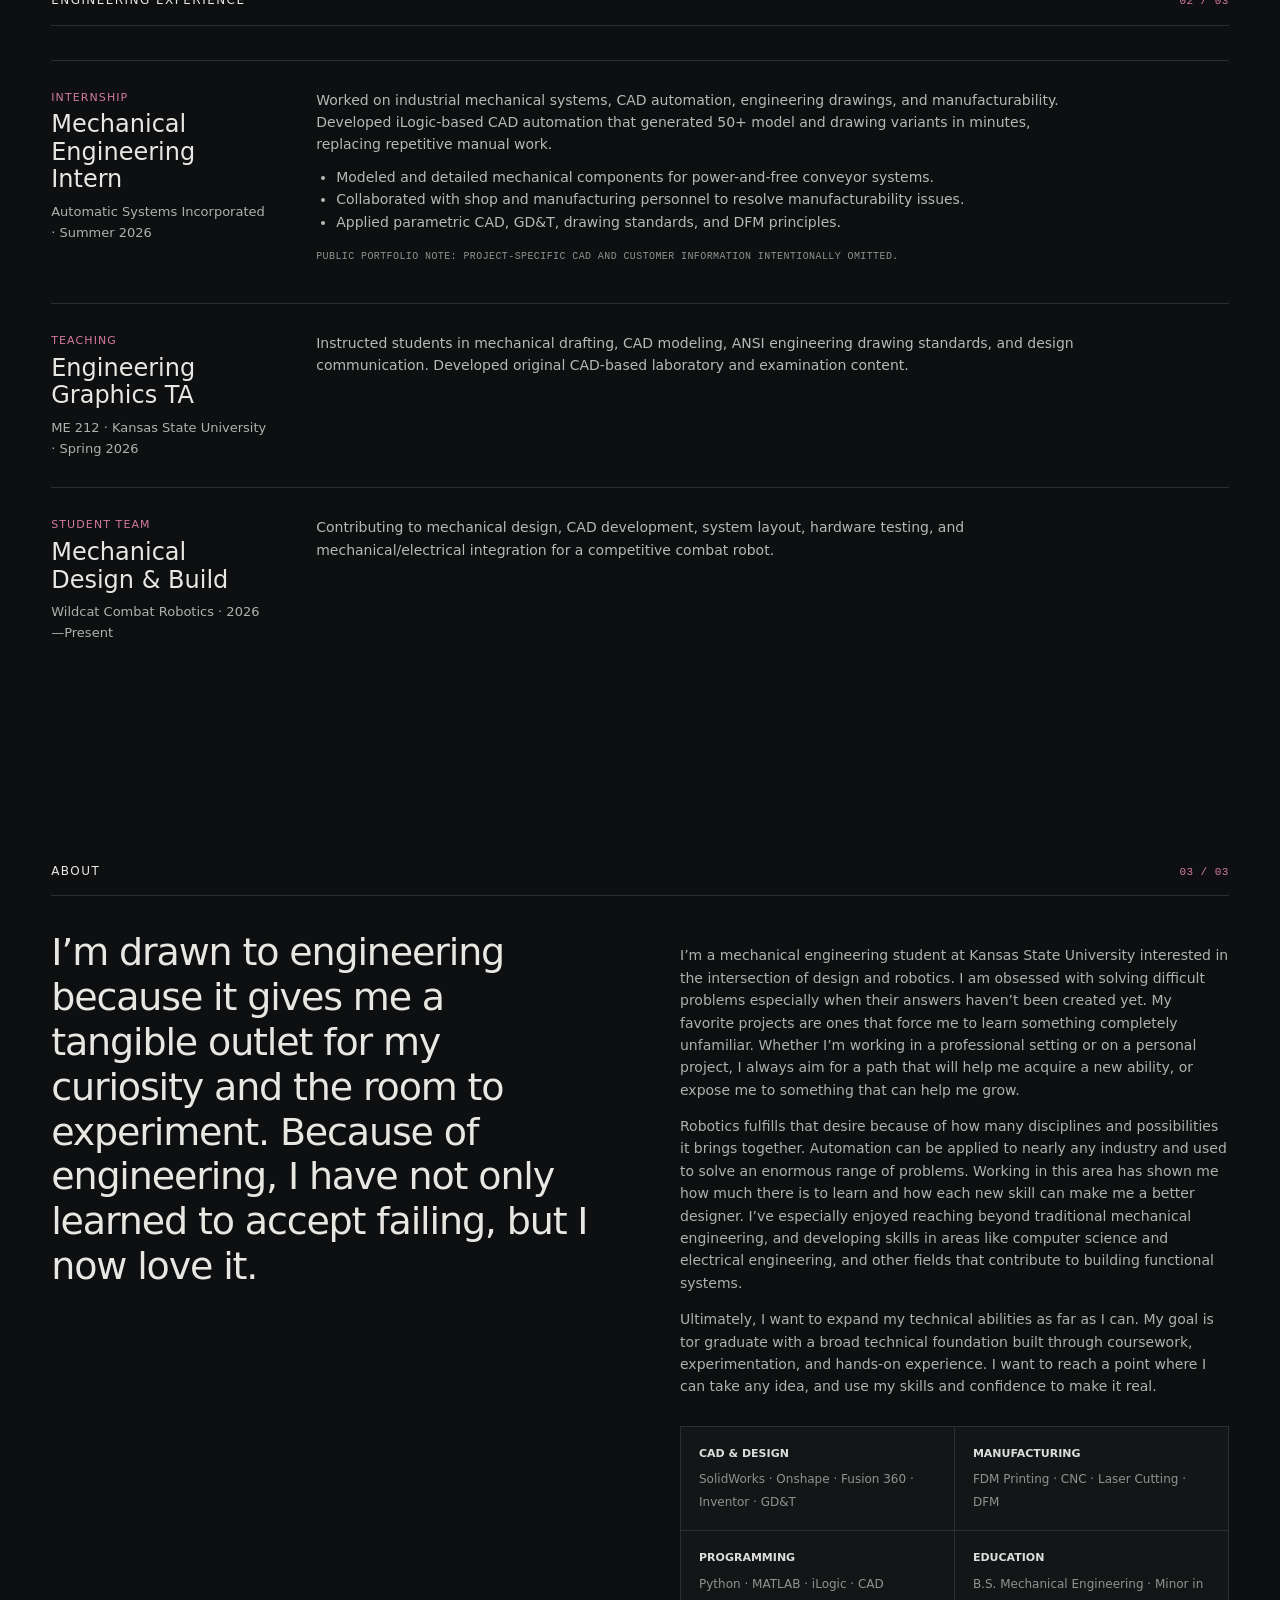
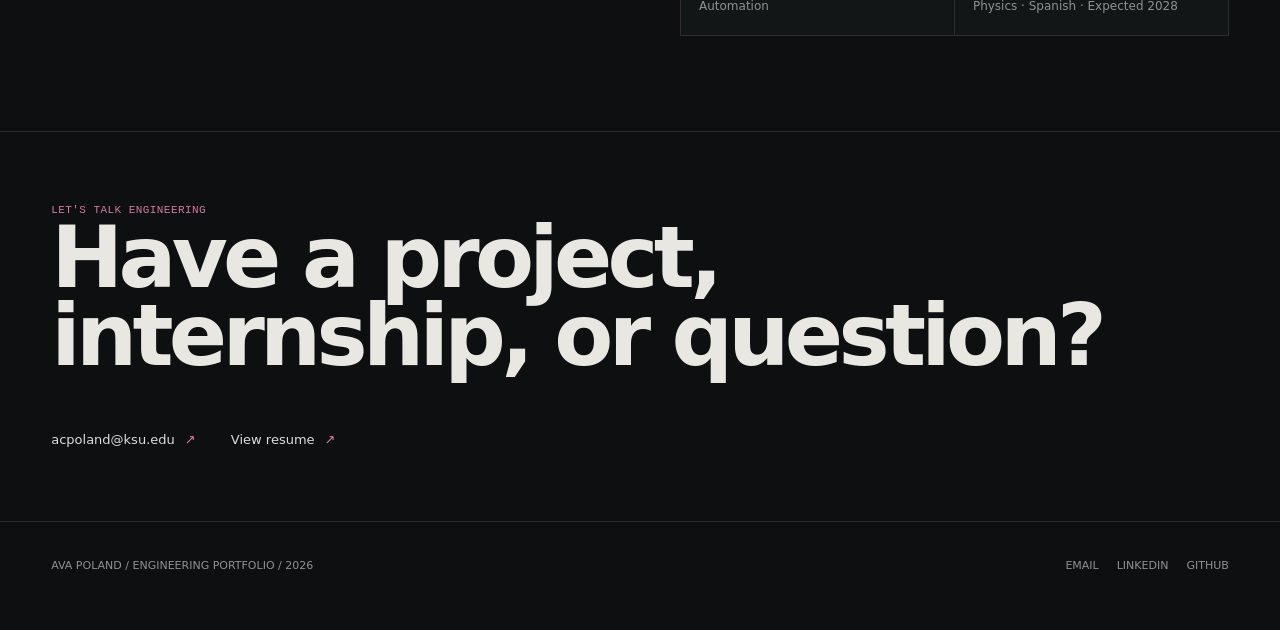
==== commit e3776cd2: "Update index.html" ====
--- a/index.html
+++ b/index.html
@@ -96,10 +96,11 @@
 <div class="container">
   <div class="section-head"><span class="section-title">About</span><span class="section-num">03 / 03</span></div>
   <div class="about-grid">
-    <p class="about-lead reveal">I’m drawn to engineering because it gives me the freedom to turn curiosity into something tangible—build it, test it, learn from it, and make it better.</p>
+    <p class="about-lead reveal">I’m drawn to engineering because it gives me a tangible outlet for my curiosity and the room to experiment. Because of engineering, I have not only learned to accept failing, but I now love it.</p>
     <div class="about-copy reveal">
-      <p>I’m a mechanical engineering student at Kansas State University interested in the intersection of design, manufacturing, and robotics. I enjoy working through the entire engineering process—from developing a concept and modeling it in CAD to figuring out how to actually manufacture, assemble, test, and improve it.</p>
-      <p>I’m intentionally looking for opportunities that force me to learn new tools, work with unfamiliar systems, and take on problems I haven’t solved before. My goal is to graduate with as broad a technical foundation as possible, built through both coursework and hands-on experience.</p>
+      <p>I’m a mechanical engineering student at Kansas State University interested in the intersection of design and robotics. I am obsessed with solving difficult problems especially when their answers haven’t been created yet. My favorite projects are ones that force me to learn something completely unfamiliar. Whether I’m working in a professional setting or on a personal project, I always aim for a path that will help me acquire a new ability, or expose me to something that can help me grow.</p>
+      <p>Robotics fulfills that desire because of how many disciplines and possibilities it brings together. Automation can be applied to nearly any industry and used to solve an enormous range of problems. Working in this area has shown me how much there is to learn and how each new skill can make me a better designer. I’ve especially enjoyed reaching beyond traditional mechanical engineering, and developing skills in areas like computer science and electrical engineering, and other fields that contribute to building functional systems.</p>
+      <p>Ultimately, I want to expand my technical abilities as far as I can. My goal is tor graduate with a broad technical foundation built through coursework, experimentation, and hands-on experience. I want to reach a point where I can take any idea, and use my skills and confidence to make it real.</p>
       <div class="skill-list">
         <div><b>CAD & Design</b><span>SolidWorks · Onshape · Fusion 360 · Inventor · GD&T</span></div>
         <div><b>Manufacturing</b><span>FDM Printing · CNC · Laser Cutting · DFM</span></div>
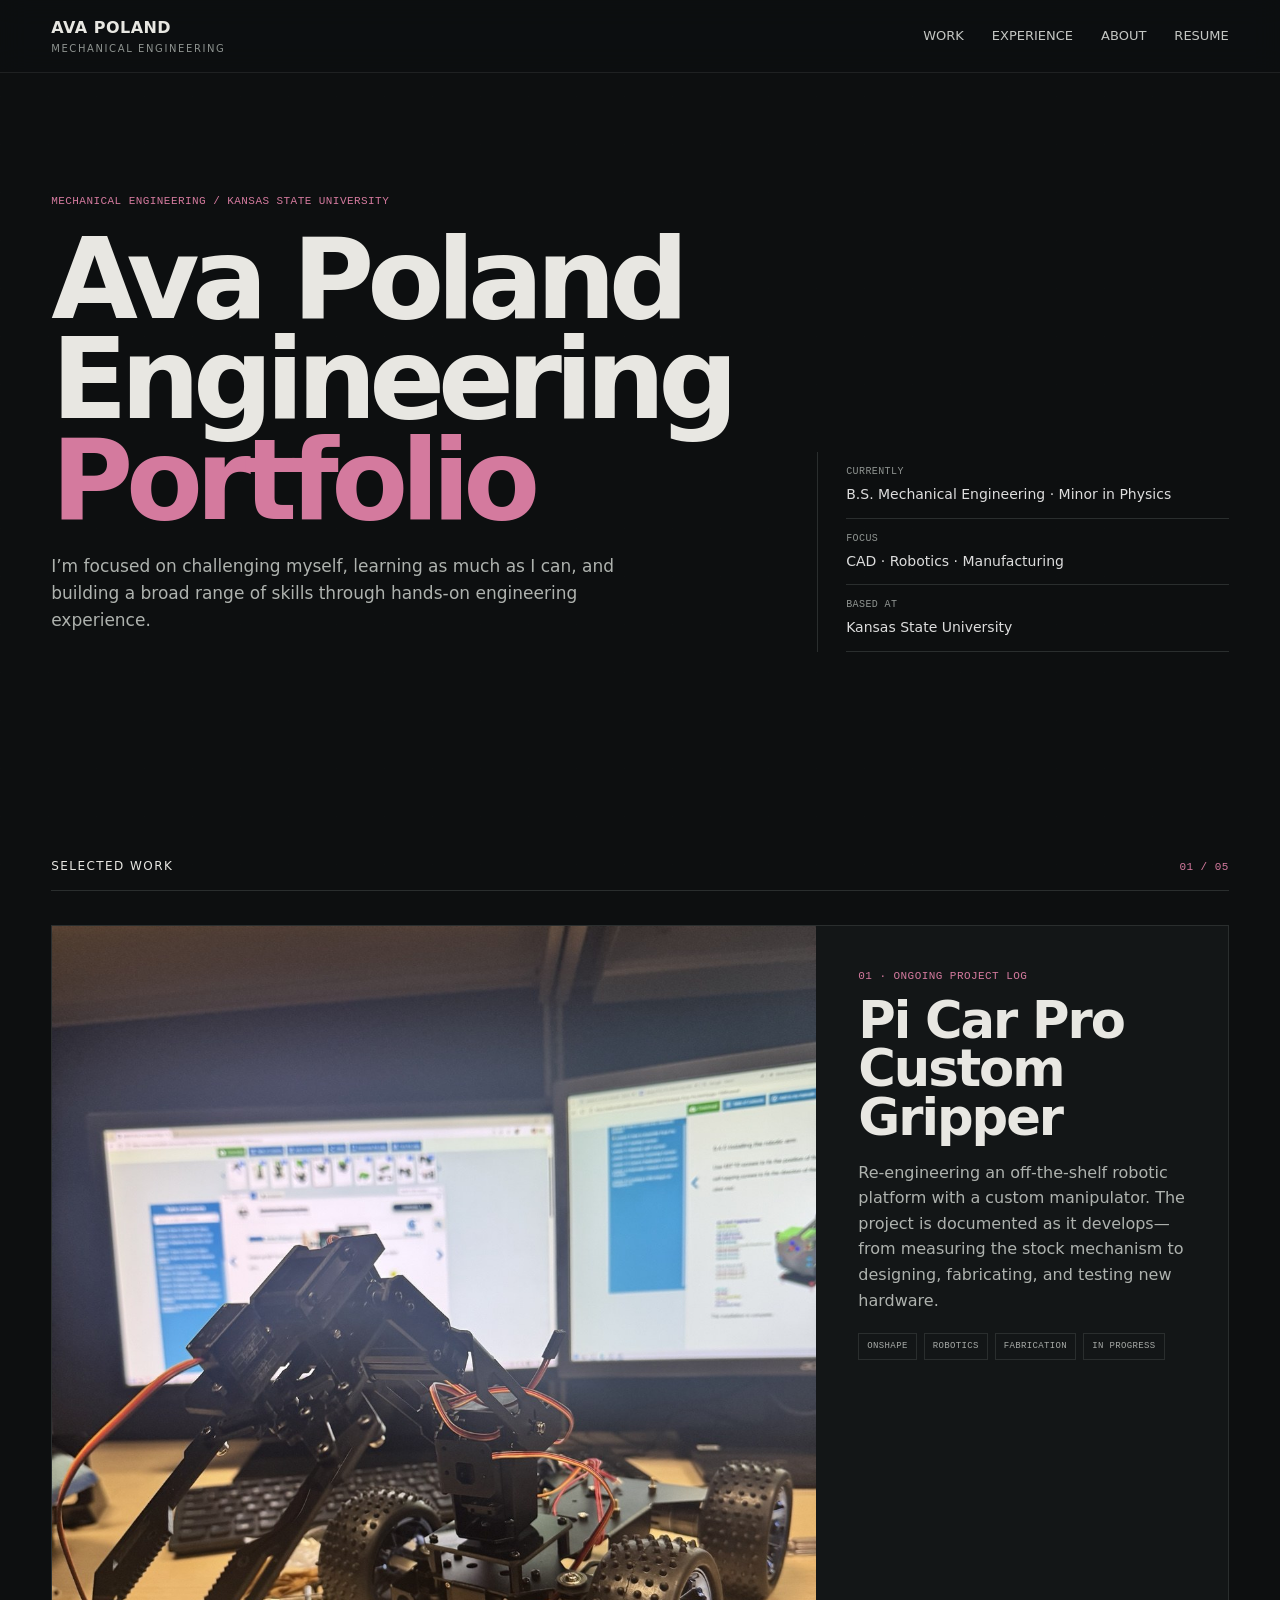
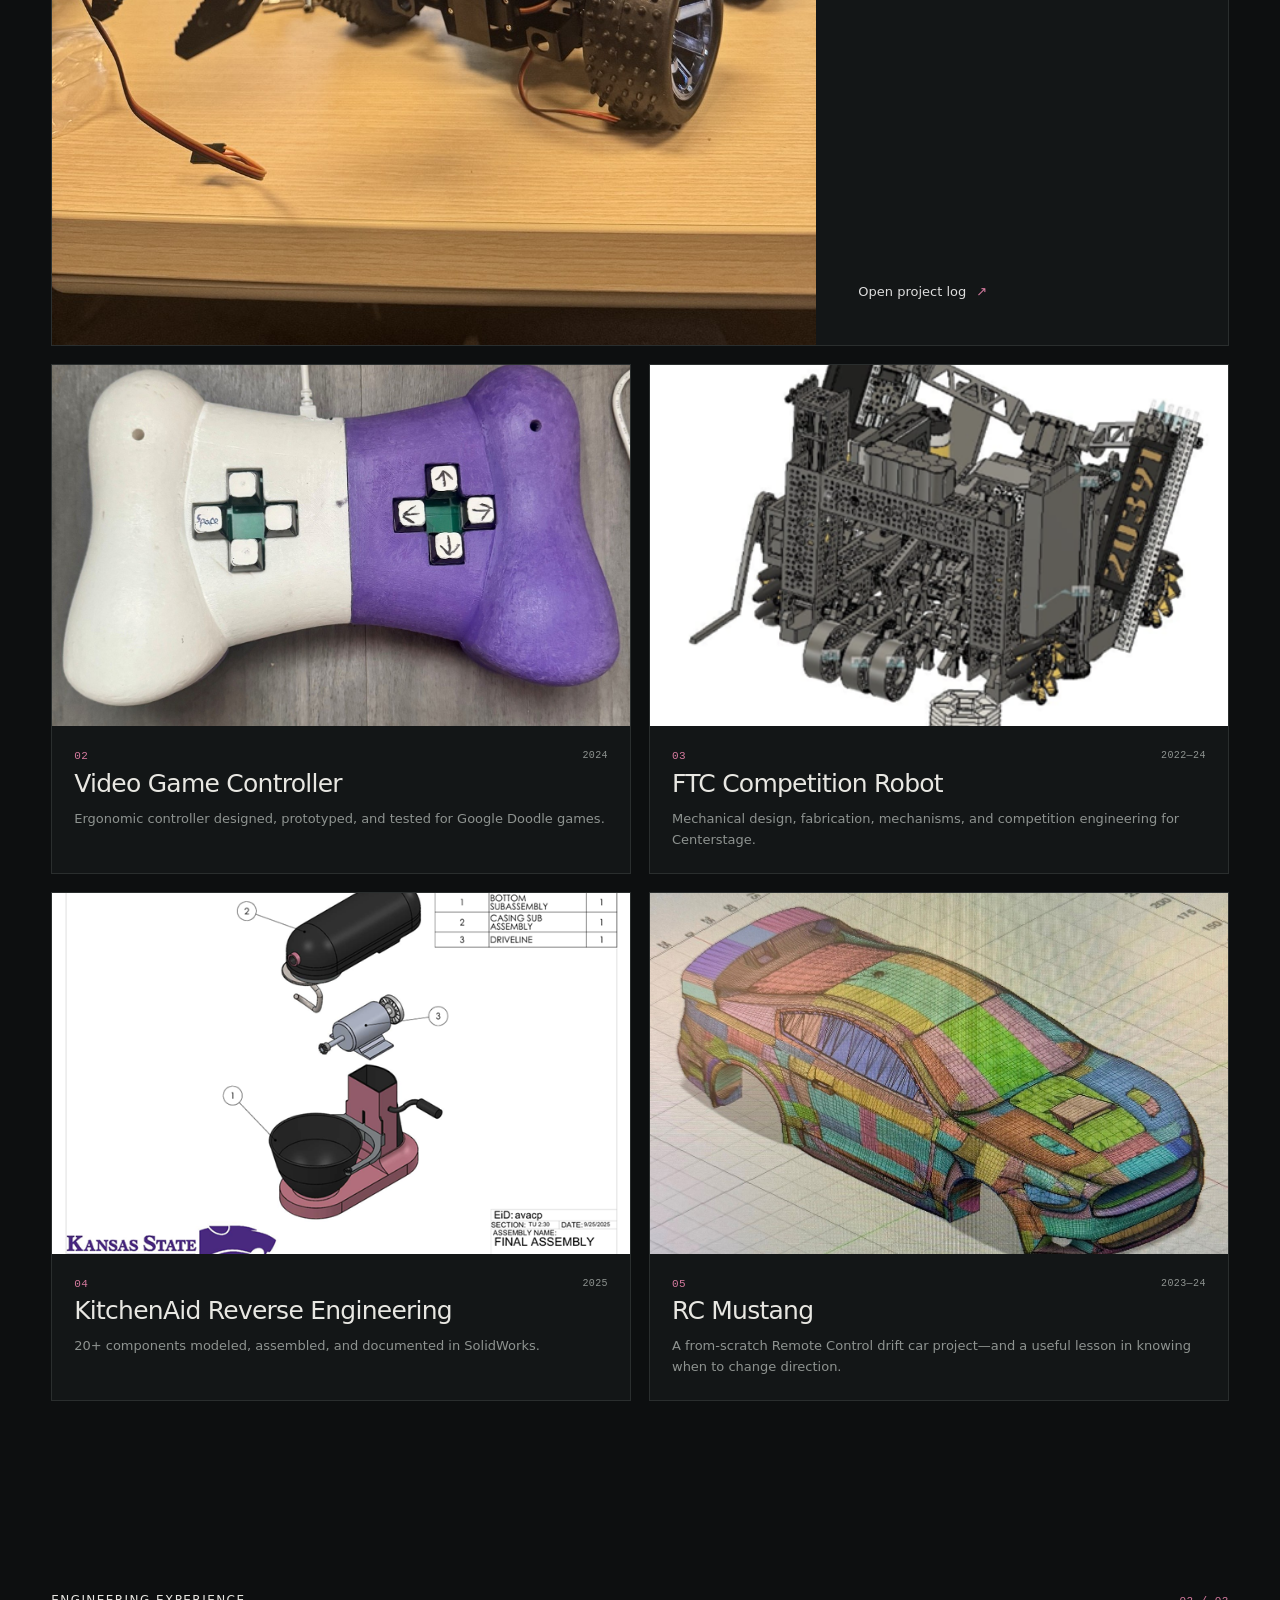
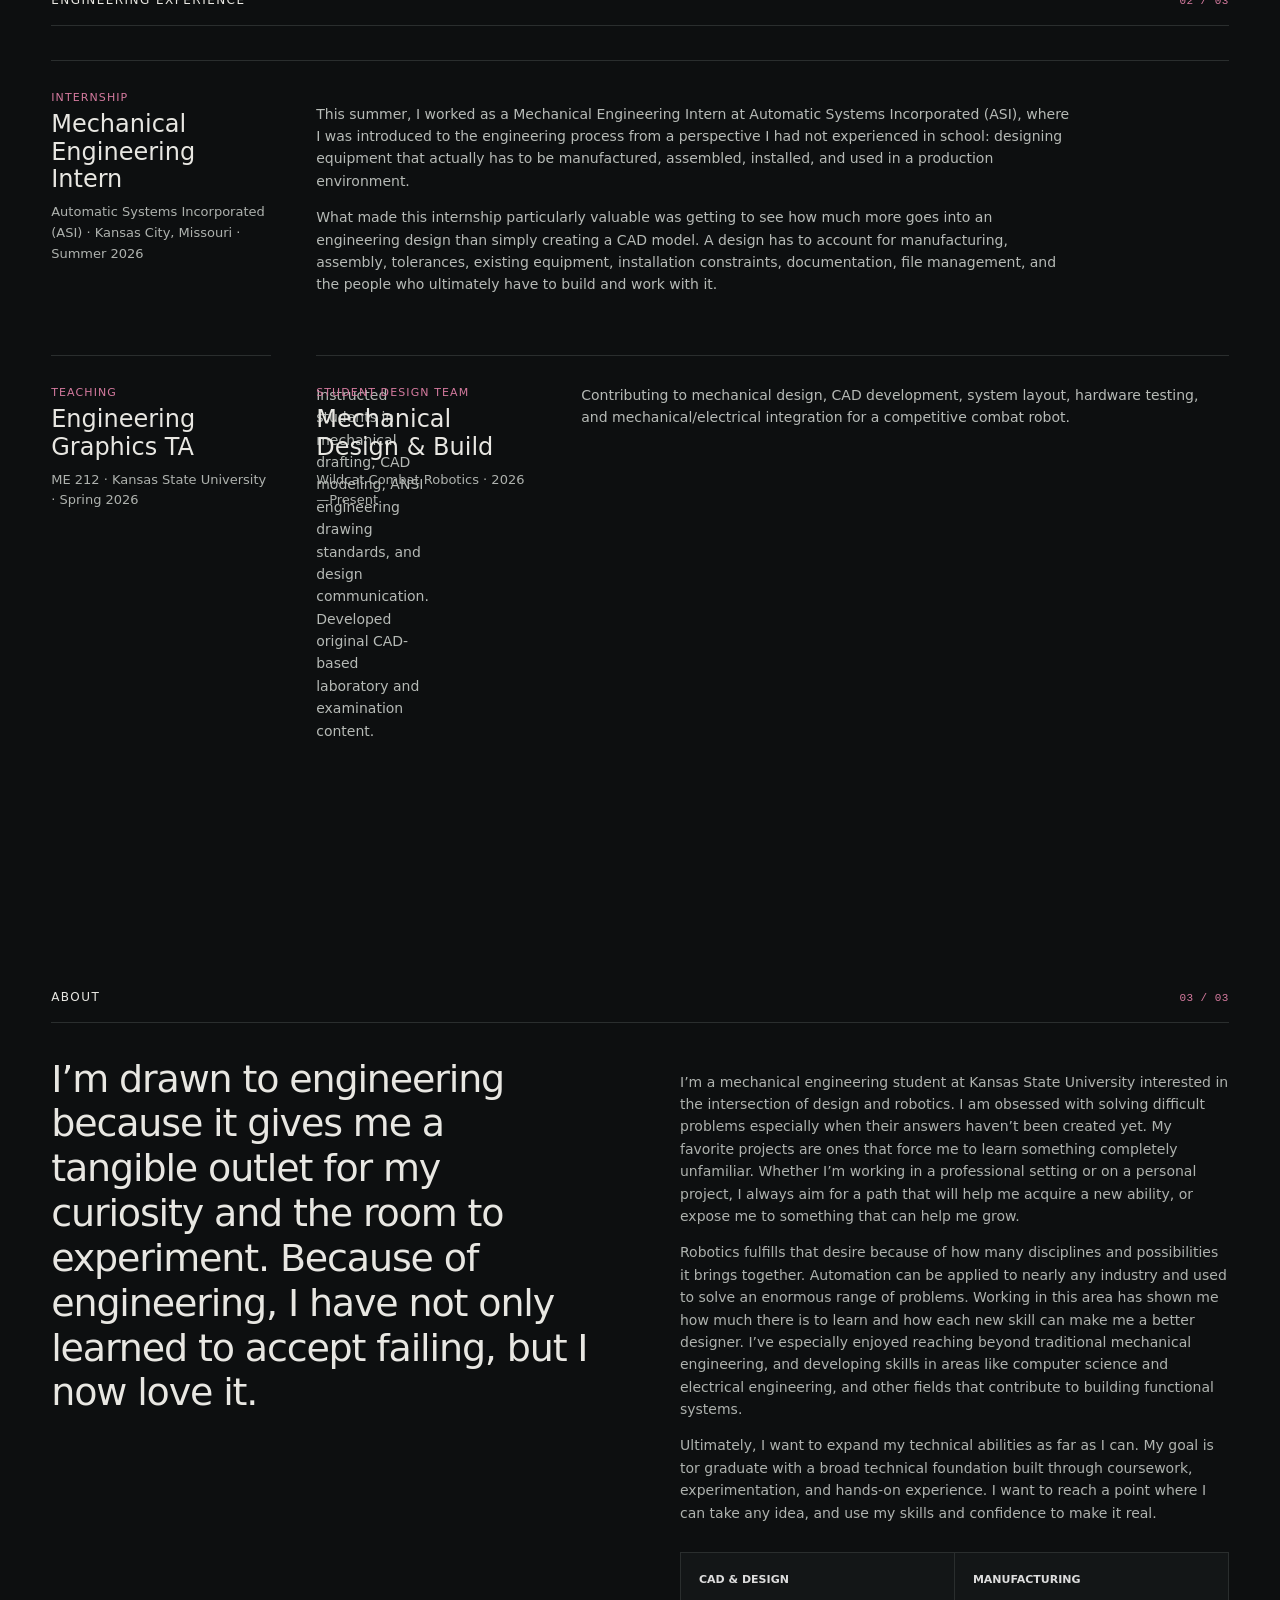
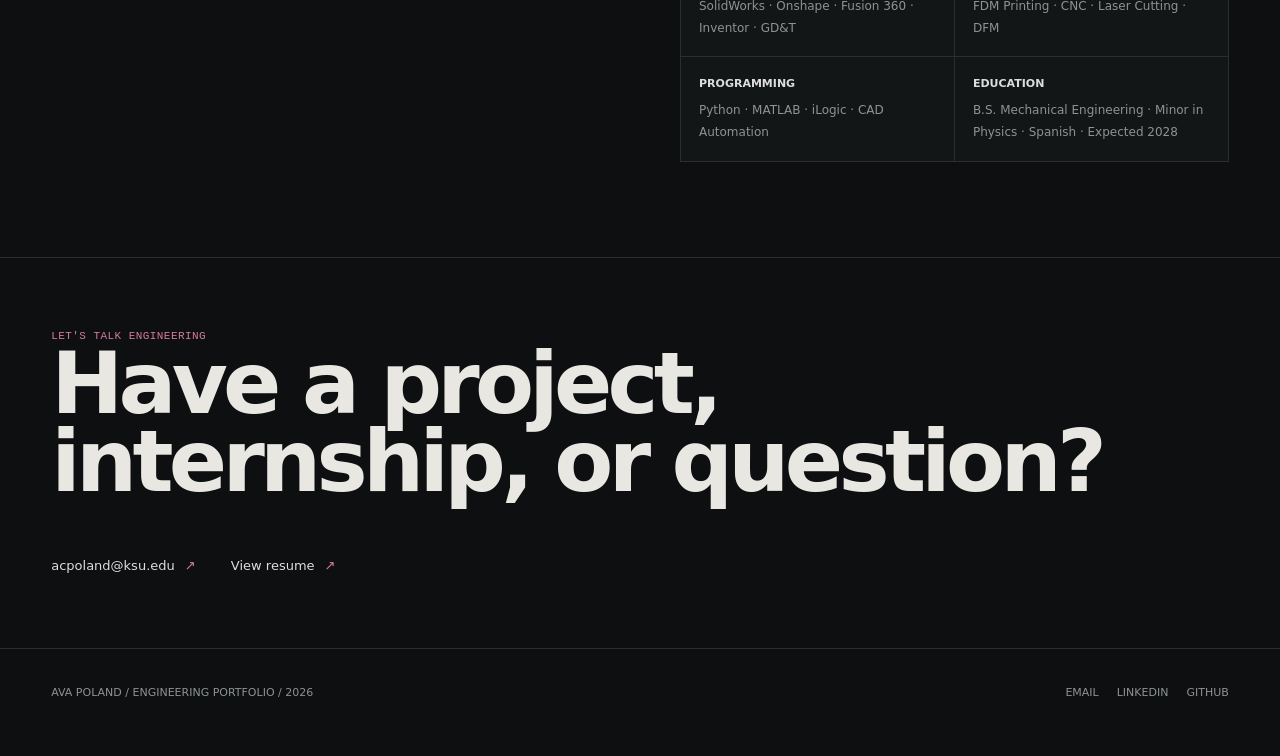
==== commit 56c98f43: "Update index.html" ====
--- a/index.html
+++ b/index.html
@@ -78,15 +78,16 @@
 <div class="container">
   <div class="section-head"><span class="section-title">Engineering Experience</span><span class="section-num">02 / 03</span></div>
   <div class="experience reveal">
-    <div><div class="exp-role">Internship</div><div class="exp-title">Mechanical Engineering Intern</div><div class="exp-company">Automatic Systems Incorporated · Summer 2026</div></div>
-    <div class="exp-body">Worked on industrial mechanical systems, CAD automation, engineering drawings, and manufacturability. Developed iLogic-based CAD automation that generated 50+ model and drawing variants in minutes, replacing repetitive manual work.<ul><li>Modeled and detailed mechanical components for power-and-free conveyor systems.</li><li>Collaborated with shop and manufacturing personnel to resolve manufacturability issues.</li><li>Applied parametric CAD, GD&T, drawing standards, and DFM principles.</li></ul><p class="meta" style="margin-top:16px">Public portfolio note: project-specific CAD and customer information intentionally omitted.</p></div>
-  </div>
+    <div><div class="exp-role">Internship</div><div class="exp-title">Mechanical Engineering Intern</div><div class="exp-company">Automatic Systems Incorporated (ASI) · Kansas City, Missouri · Summer 2026</div></div>
+    <div class="exp-body">
+      <p>This summer, I worked as a Mechanical Engineering Intern at Automatic Systems Incorporated (ASI), where I was introduced to the engineering process from a perspective I had not experienced in school: designing equipment that actually has to be manufactured, assembled, installed, and used in a production environment.</p>
+ <p> What made this internship particularly valuable was getting to see how much more goes into an engineering design than simply creating a CAD model. A design has to account for manufacturing, assembly, tolerances, existing equipment, installation constraints, documentation, file management, and the people who ultimately have to build and work with it.</p></div>
   <div class="experience reveal">
     <div><div class="exp-role">Teaching</div><div class="exp-title">Engineering Graphics TA</div><div class="exp-company">ME 212 · Kansas State University · Spring 2026</div></div>
     <div class="exp-body">Instructed students in mechanical drafting, CAD modeling, ANSI engineering drawing standards, and design communication. Developed original CAD-based laboratory and examination content.</div>
   </div>
   <div class="experience reveal">
-    <div><div class="exp-role">Student Team</div><div class="exp-title">Mechanical Design & Build</div><div class="exp-company">Wildcat Combat Robotics · 2026—Present</div></div>
+    <div><div class="exp-role">Student Design Team</div><div class="exp-title">Mechanical Design & Build</div><div class="exp-company">Wildcat Combat Robotics · 2026—Present</div></div>
     <div class="exp-body">Contributing to mechanical design, CAD development, system layout, hardware testing, and mechanical/electrical integration for a competitive combat robot.</div>
   </div>
 </div>
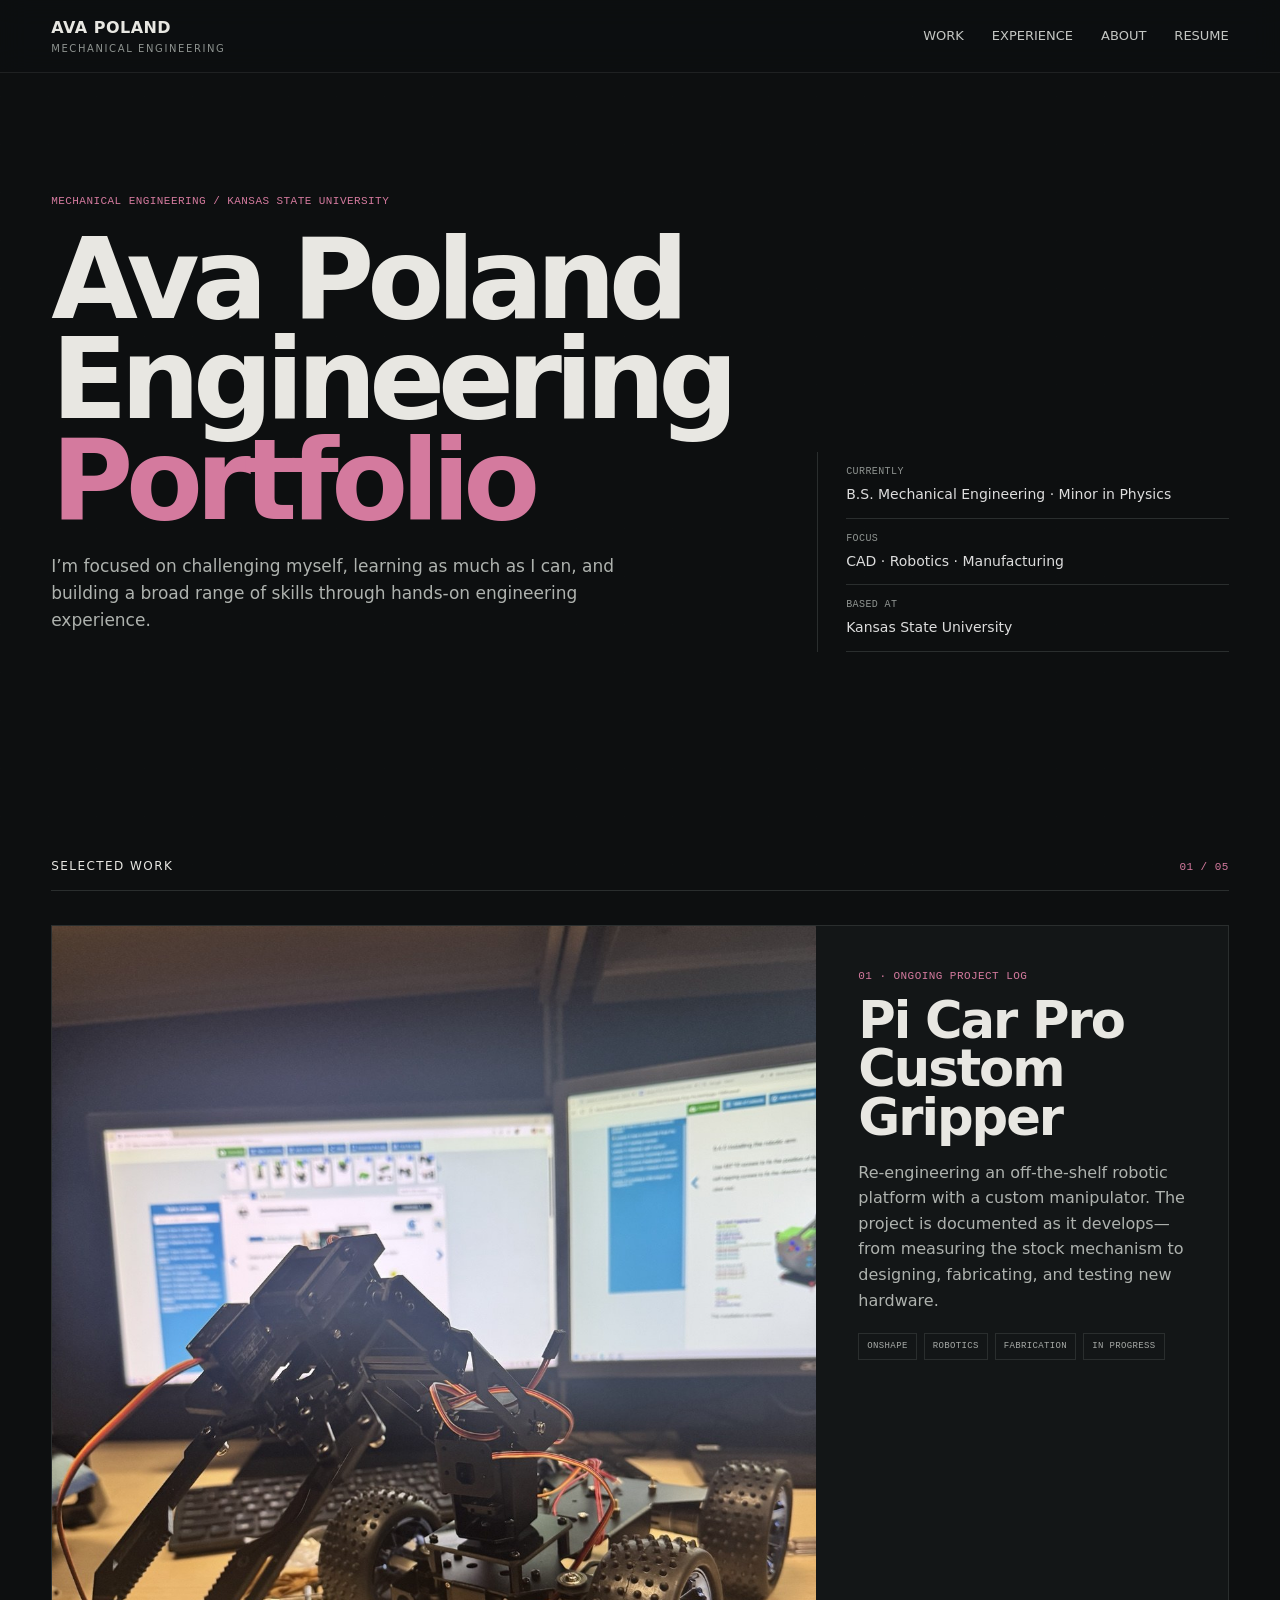
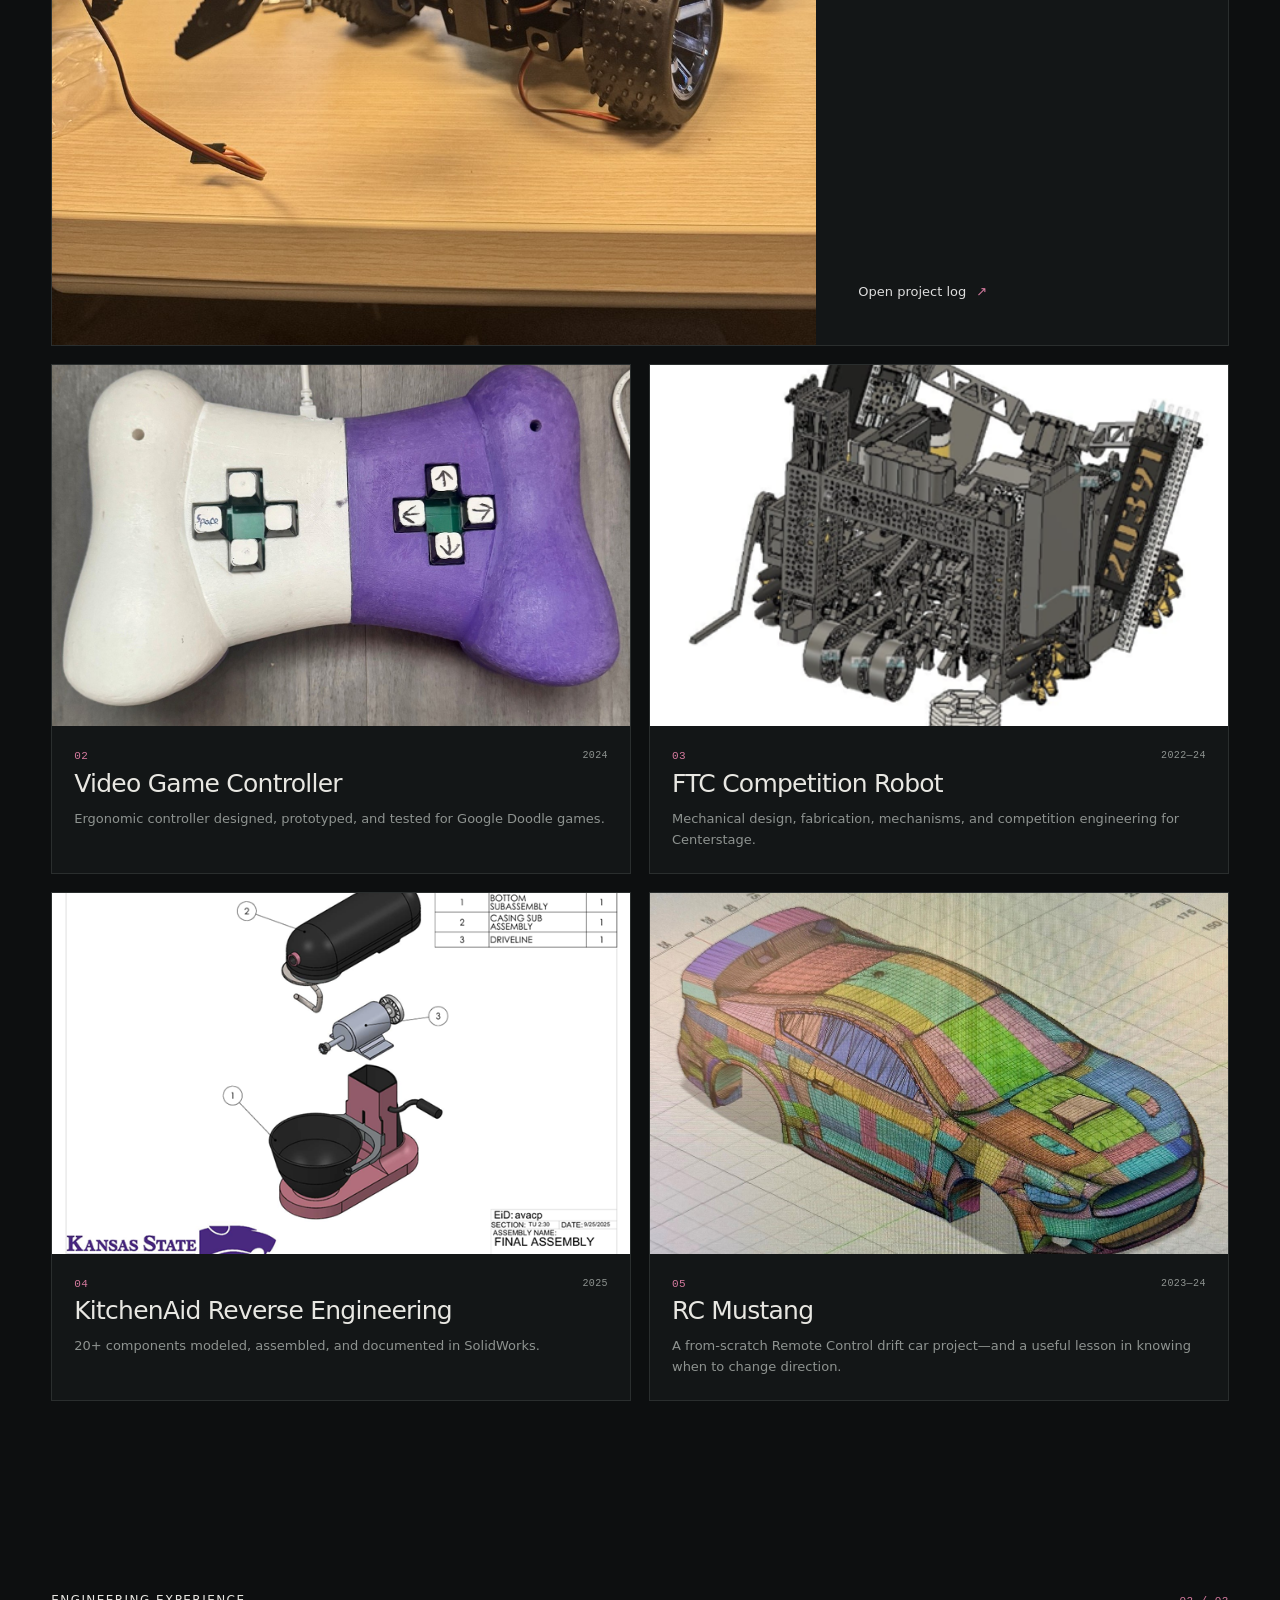
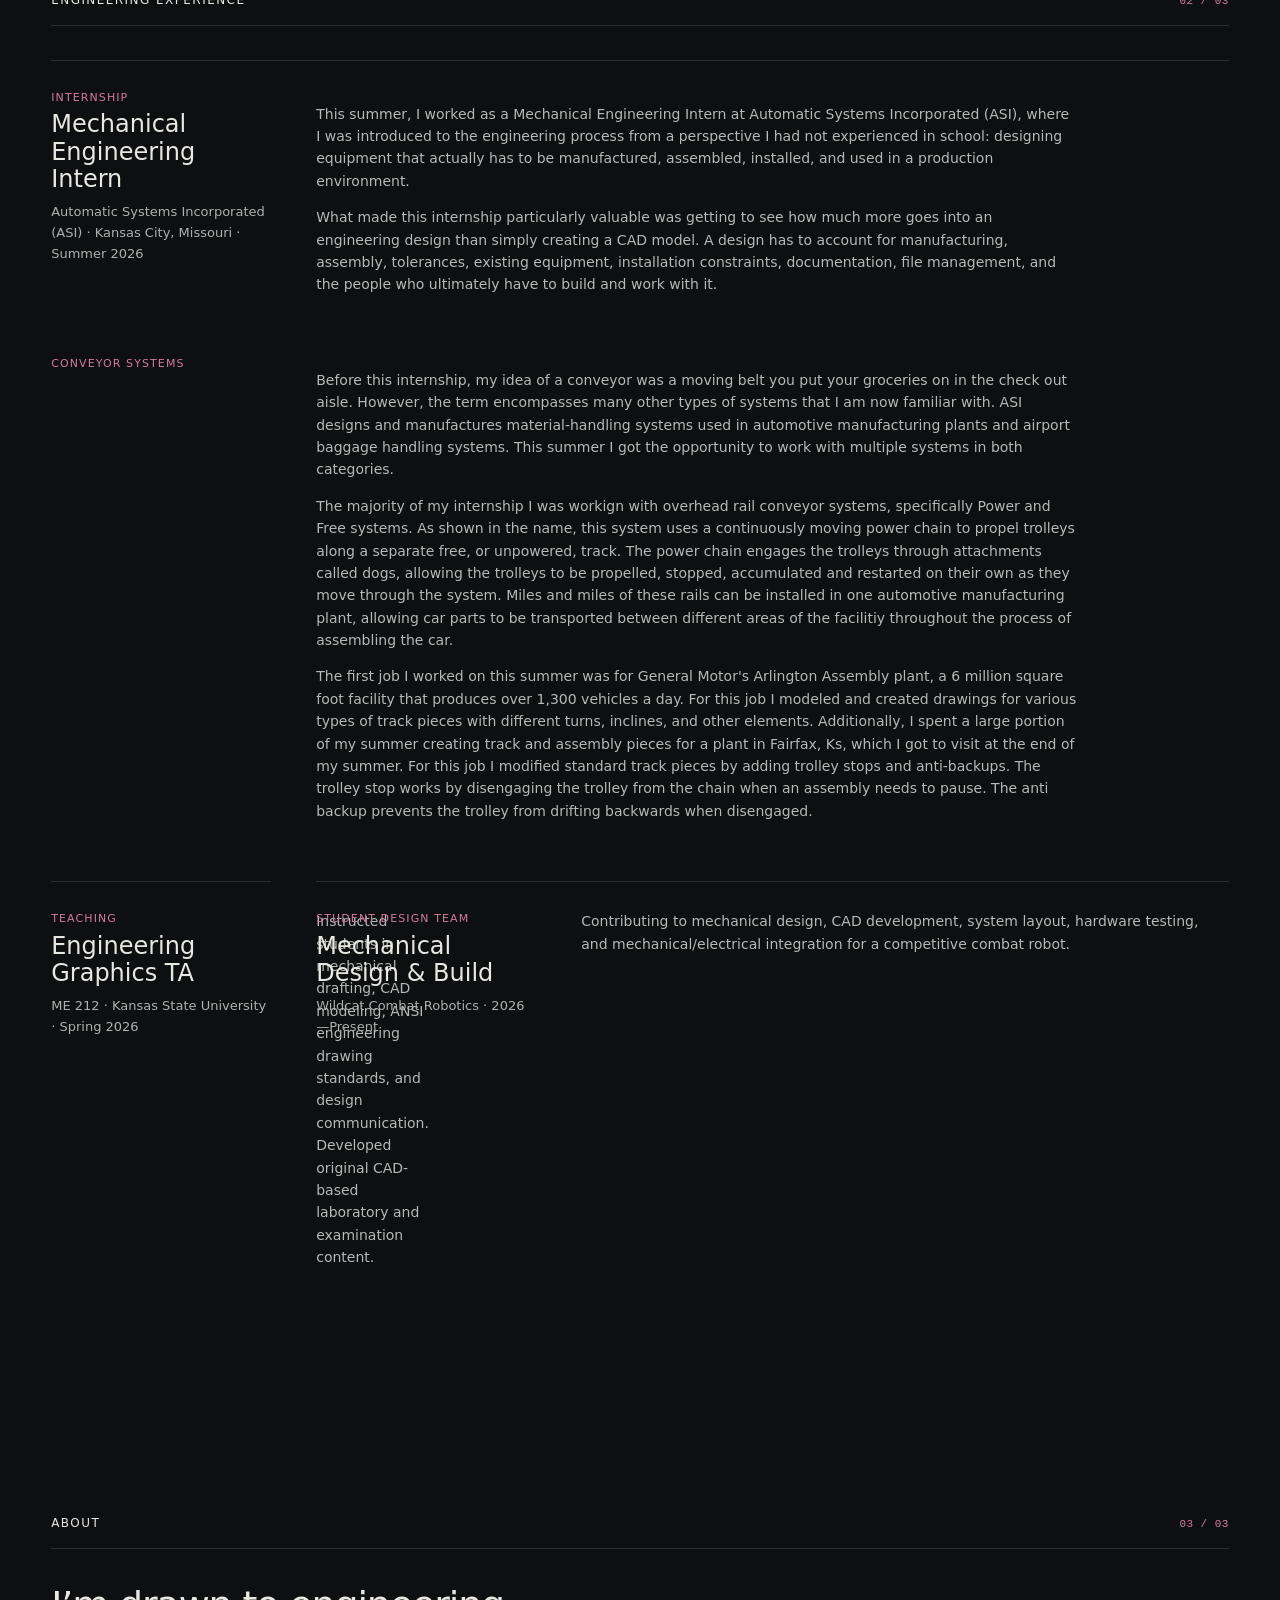
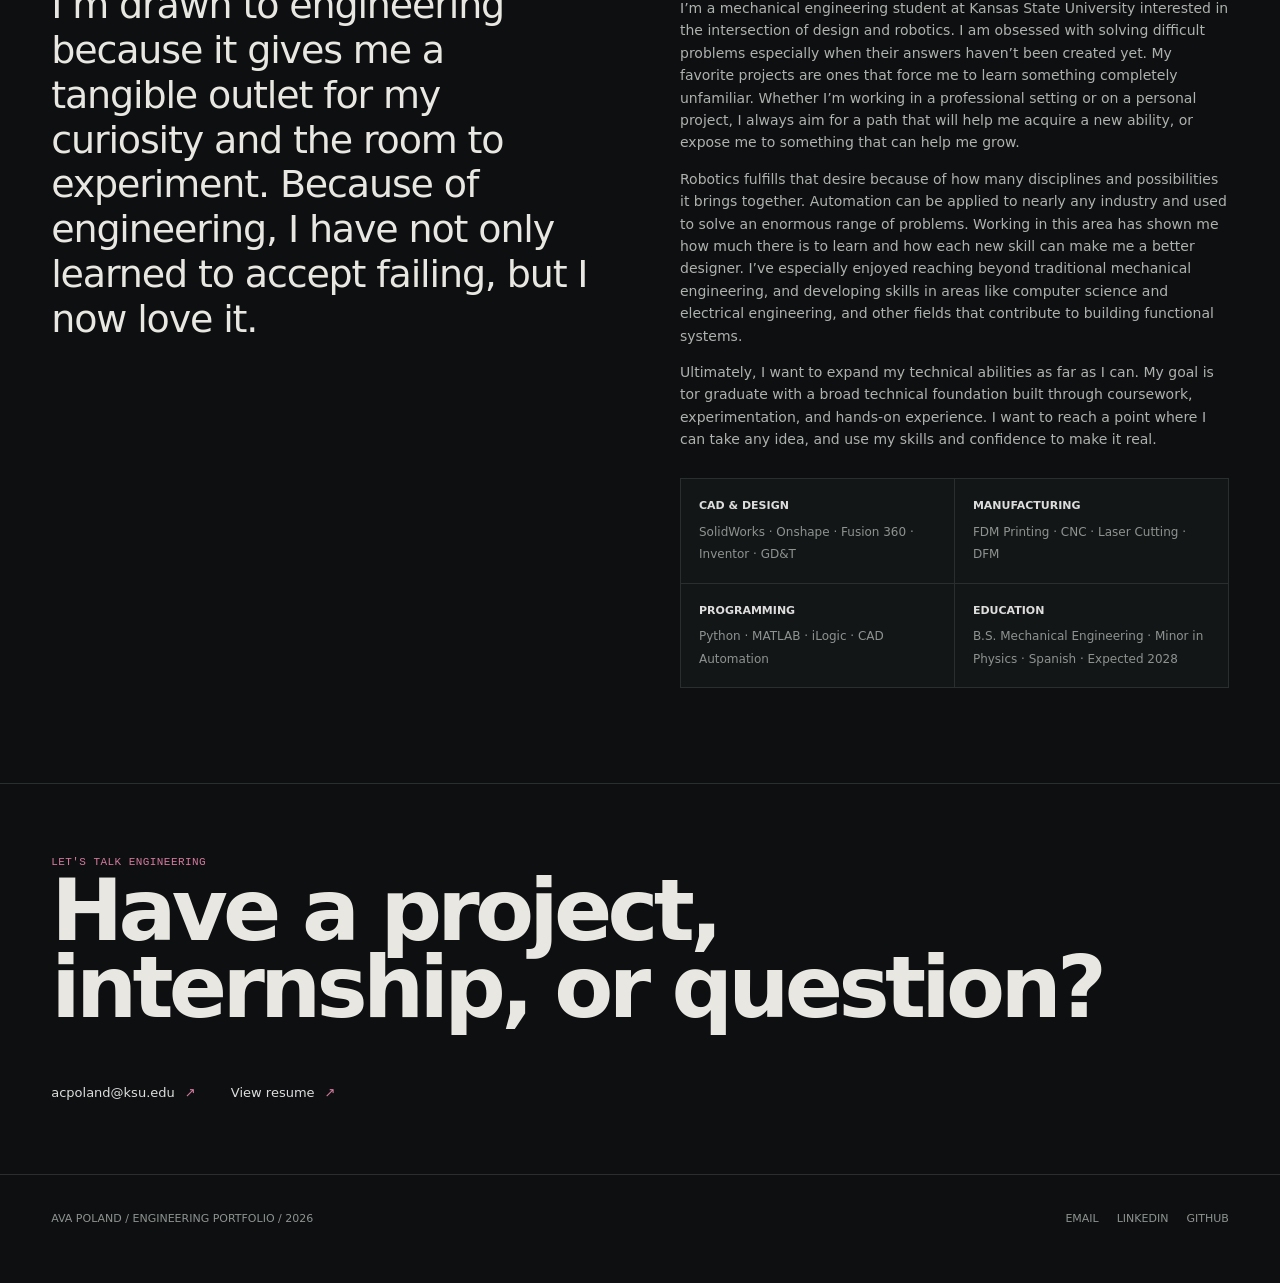
==== commit 3b8f8258: "Update index.html" ====
--- a/index.html
+++ b/index.html
@@ -82,6 +82,11 @@
     <div class="exp-body">
       <p>This summer, I worked as a Mechanical Engineering Intern at Automatic Systems Incorporated (ASI), where I was introduced to the engineering process from a perspective I had not experienced in school: designing equipment that actually has to be manufactured, assembled, installed, and used in a production environment.</p>
  <p> What made this internship particularly valuable was getting to see how much more goes into an engineering design than simply creating a CAD model. A design has to account for manufacturing, assembly, tolerances, existing equipment, installation constraints, documentation, file management, and the people who ultimately have to build and work with it.</p></div>
+ <div class="exp-role">Conveyor Systems</div>
+ <div class="exp-body"> 
+  <p>Before this internship, my idea of a conveyor was a moving belt you put your groceries on in the check out aisle. However, the term encompasses many other types of systems that I am now familiar with. ASI designs and manufactures material-handling systems used in automotive manufacturing plants and airport baggage handling systems. This summer I got the opportunity to work with multiple systems in both categories.</p>
+<p> The majority of my internship I was workign with overhead rail conveyor systems, specifically Power and Free systems. As shown in the name, this system uses a continuously moving power chain to propel trolleys along a separate free, or unpowered, track. The power chain engages the trolleys through attachments called dogs, allowing the trolleys to be propelled, stopped, accumulated and restarted on their own as they move through the system. Miles and miles of these rails can be installed in one automotive manufacturing plant, allowing car parts to be transported between different areas of the facilitiy throughout the process of assembling the car.</p>
+<p>The first job I worked on this summer was for General Motor's Arlington Assembly plant, a 6 million square foot facility that produces over 1,300 vehicles a day. For this job I modeled and created drawings for various types of track pieces with different turns, inclines, and other elements. Additionally, I spent a large portion of my summer creating track and assembly pieces for a plant in Fairfax, Ks, which I got to visit at the end of my summer. For this job I modified standard track pieces by adding trolley stops and anti-backups. The trolley stop works by disengaging the trolley from the chain when an assembly needs to pause. The anti backup prevents the trolley from drifting backwards when disengaged.</p> </div>
   <div class="experience reveal">
     <div><div class="exp-role">Teaching</div><div class="exp-title">Engineering Graphics TA</div><div class="exp-company">ME 212 · Kansas State University · Spring 2026</div></div>
     <div class="exp-body">Instructed students in mechanical drafting, CAD modeling, ANSI engineering drawing standards, and design communication. Developed original CAD-based laboratory and examination content.</div>
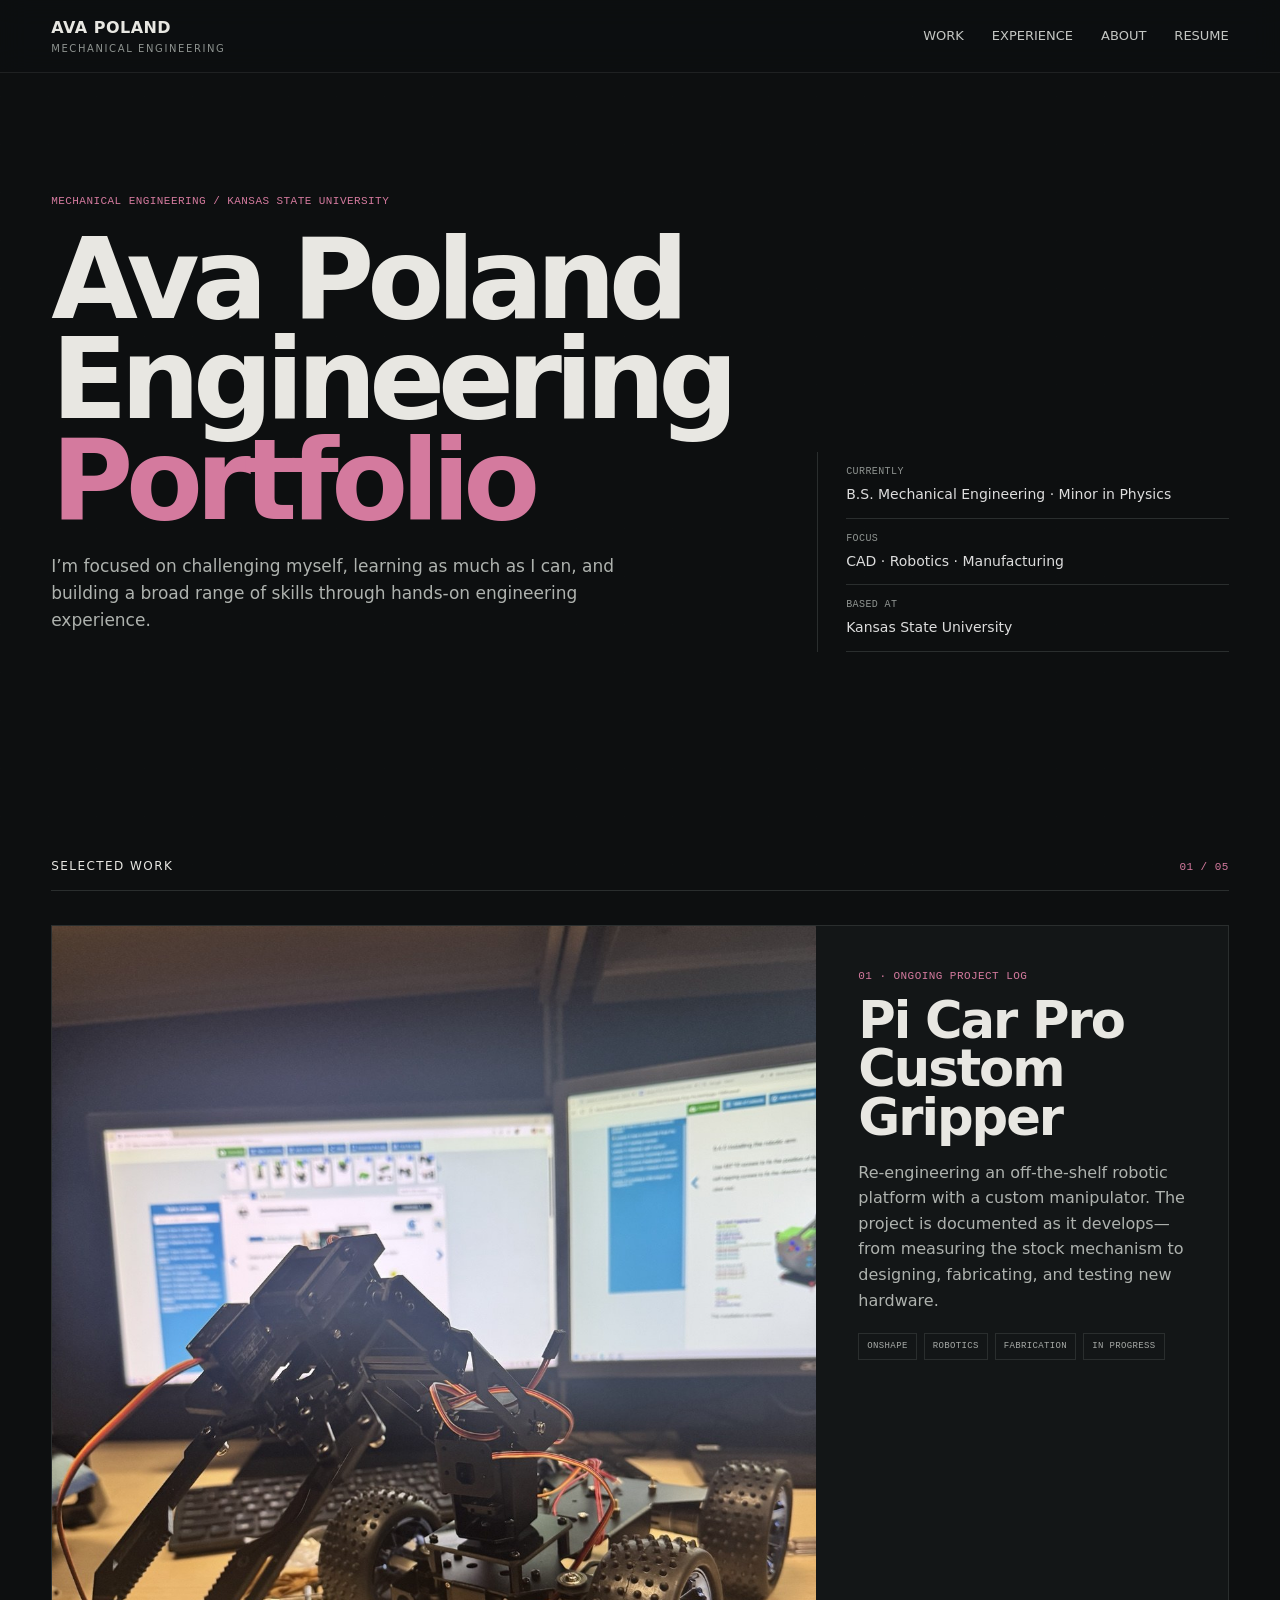
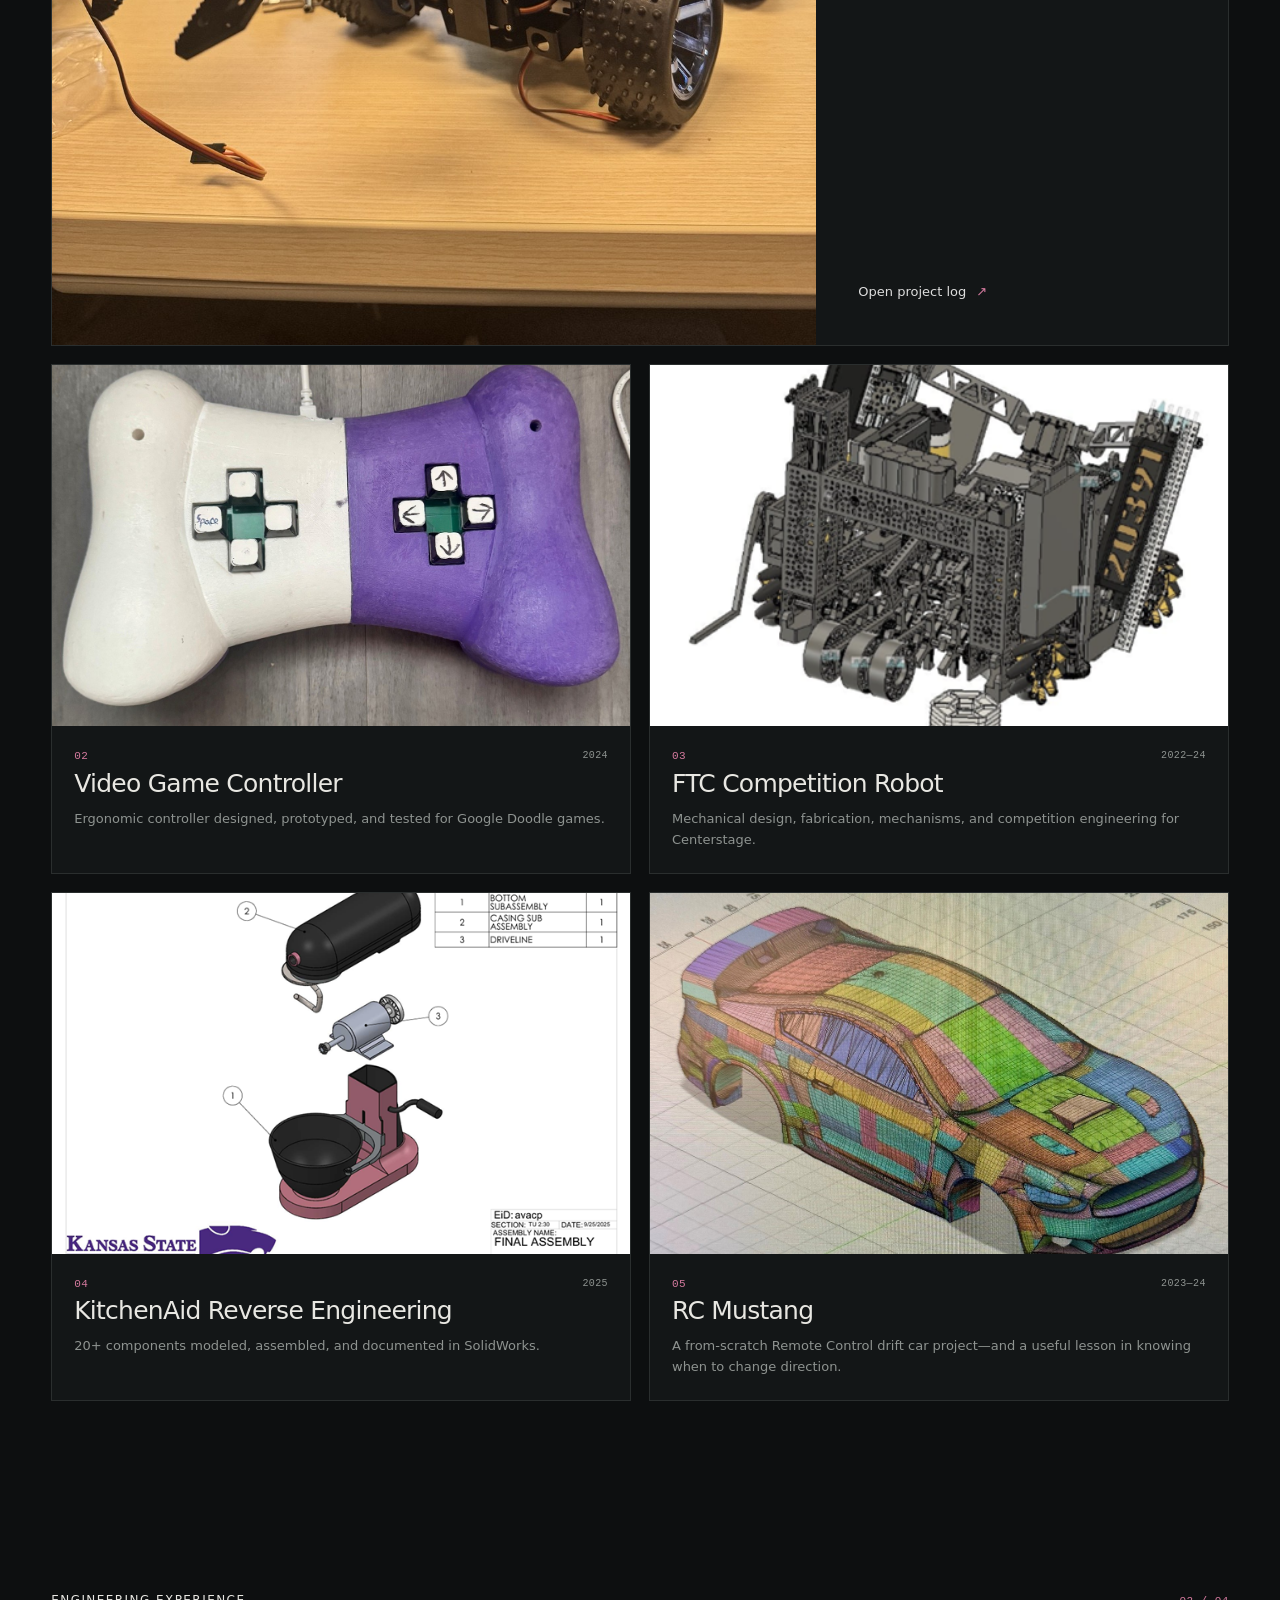
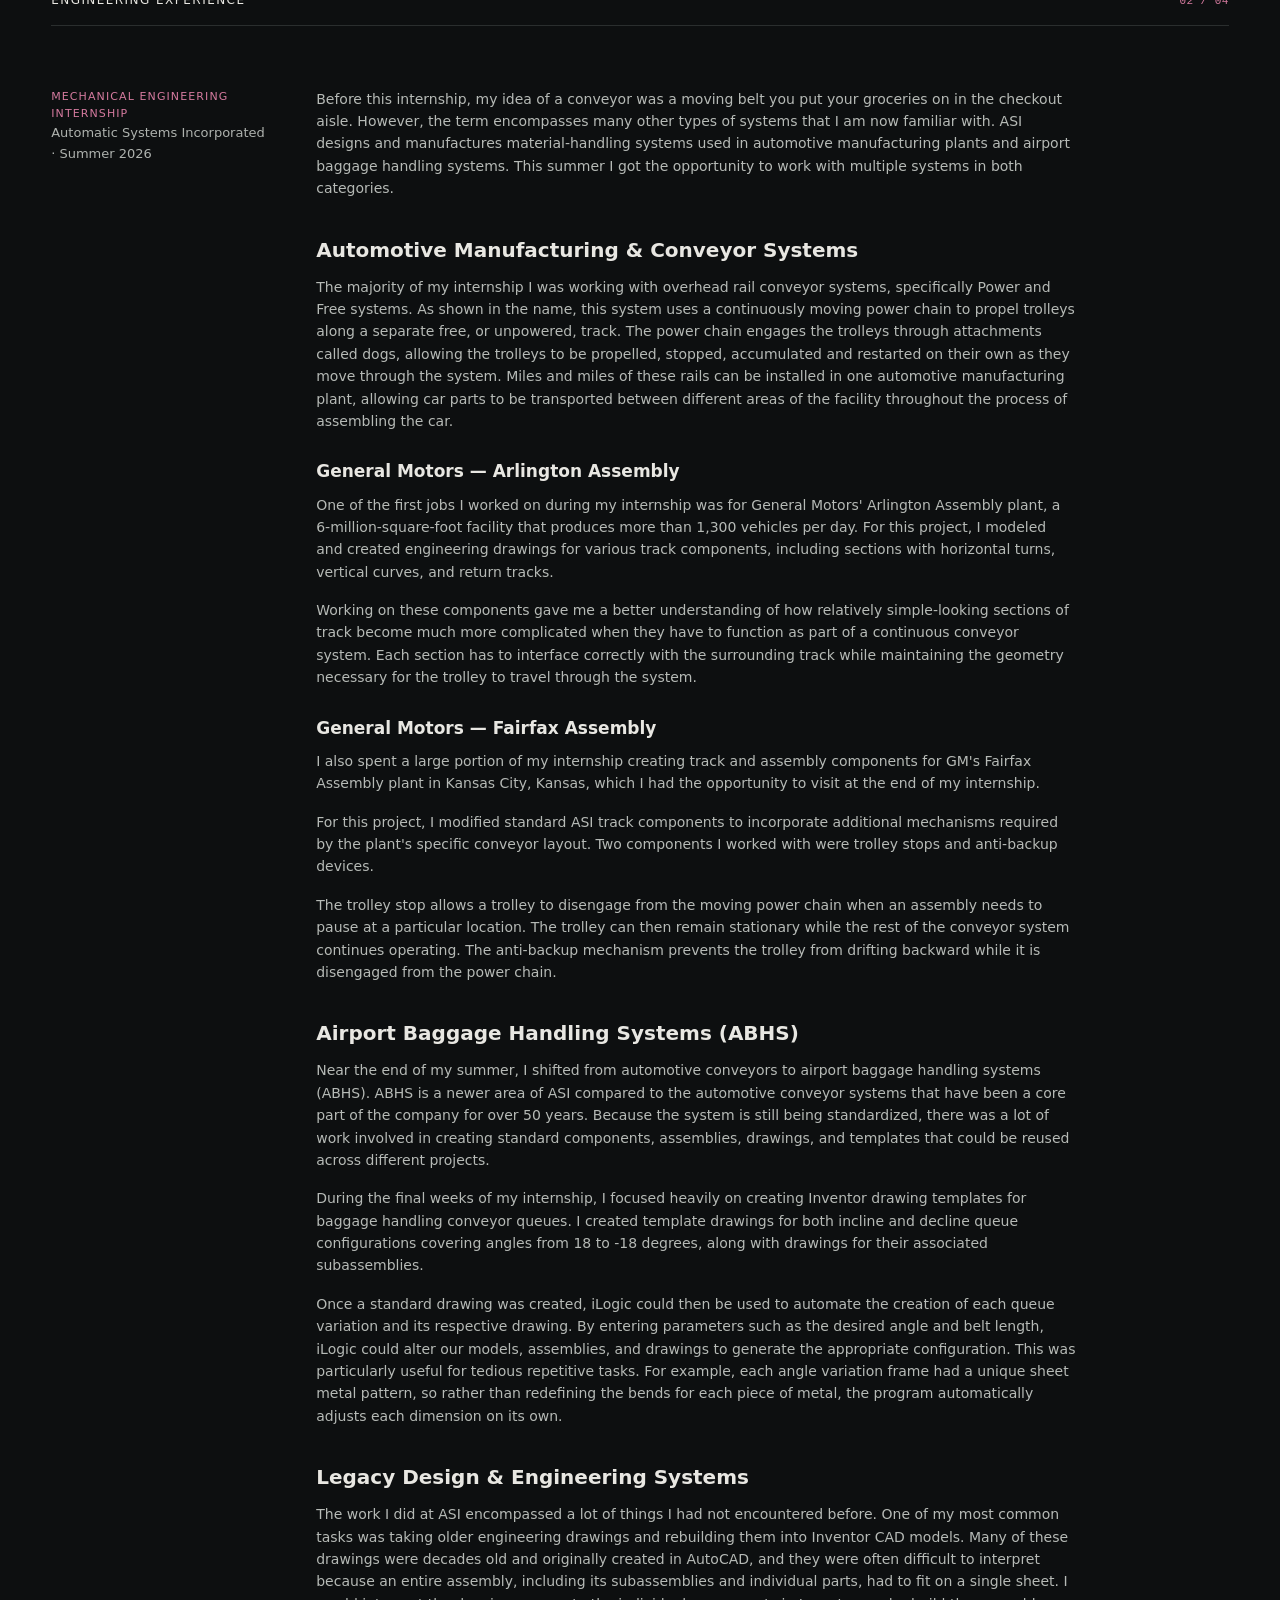
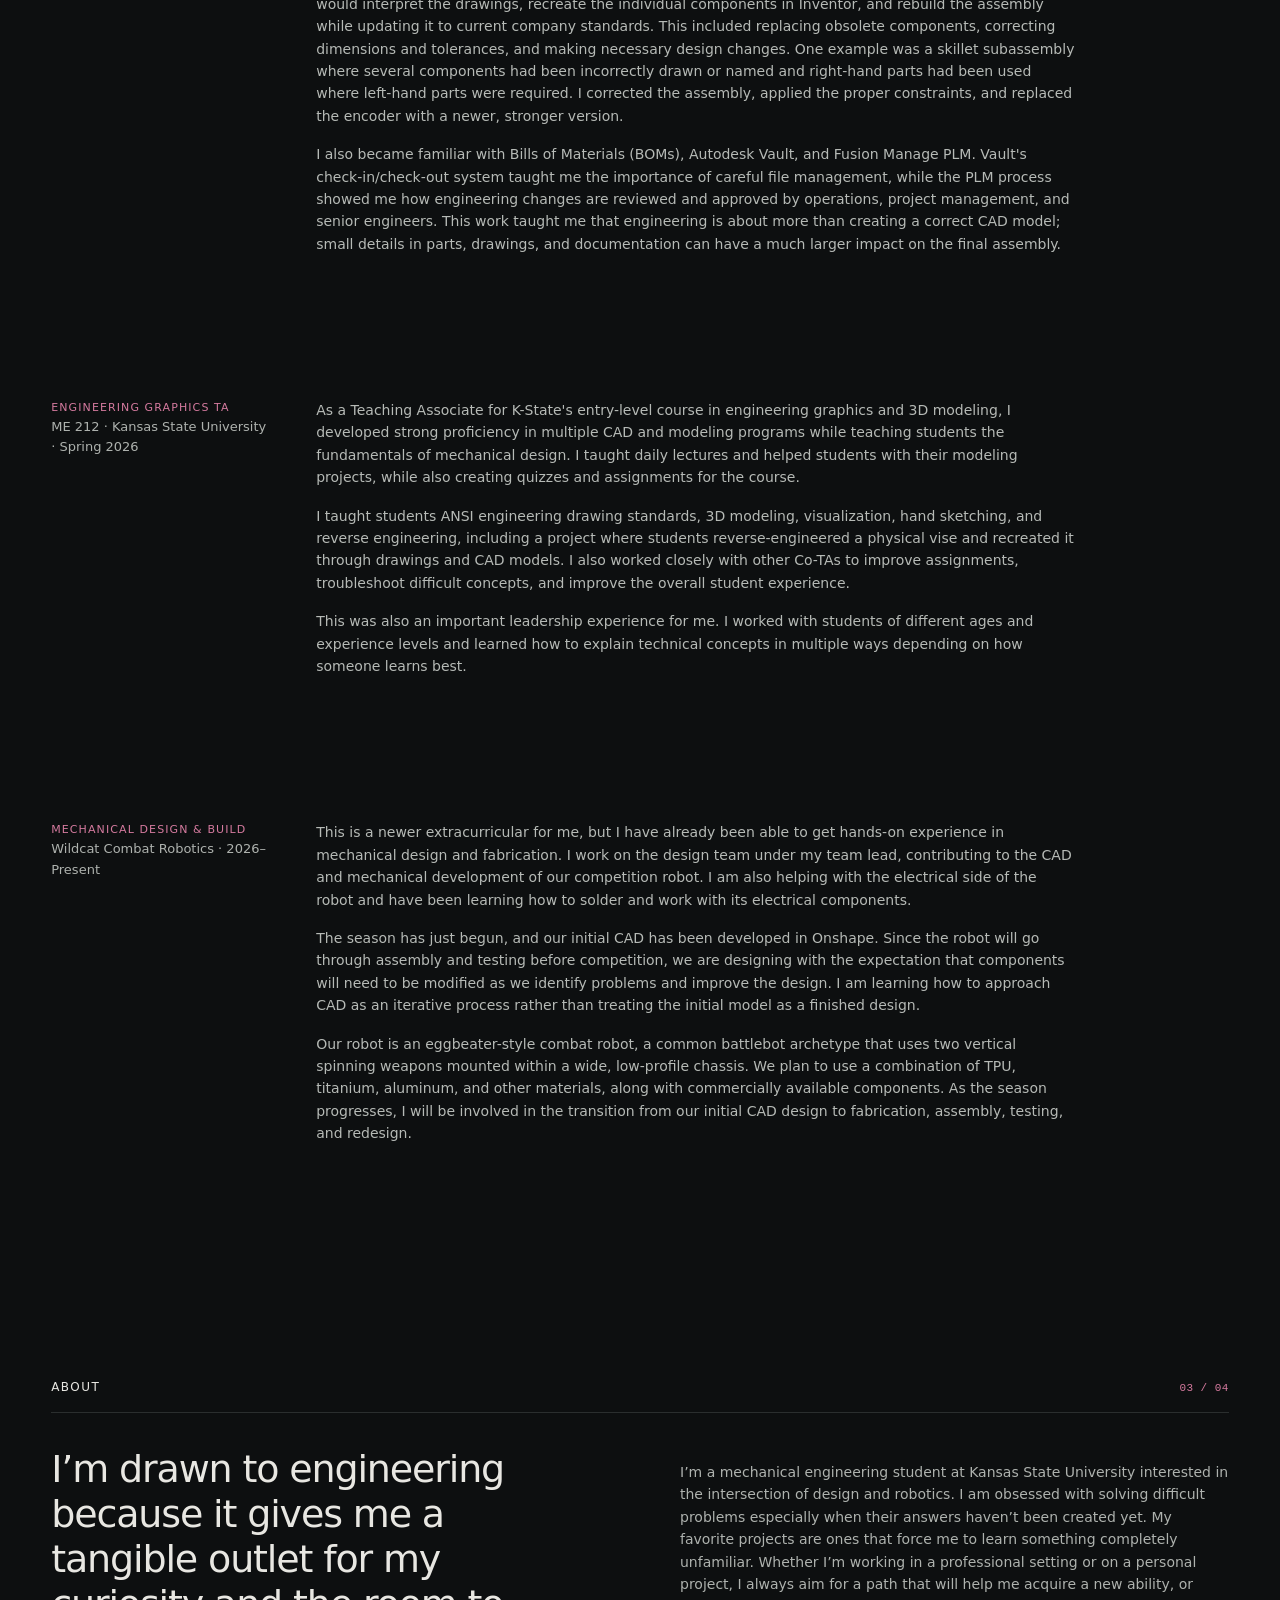
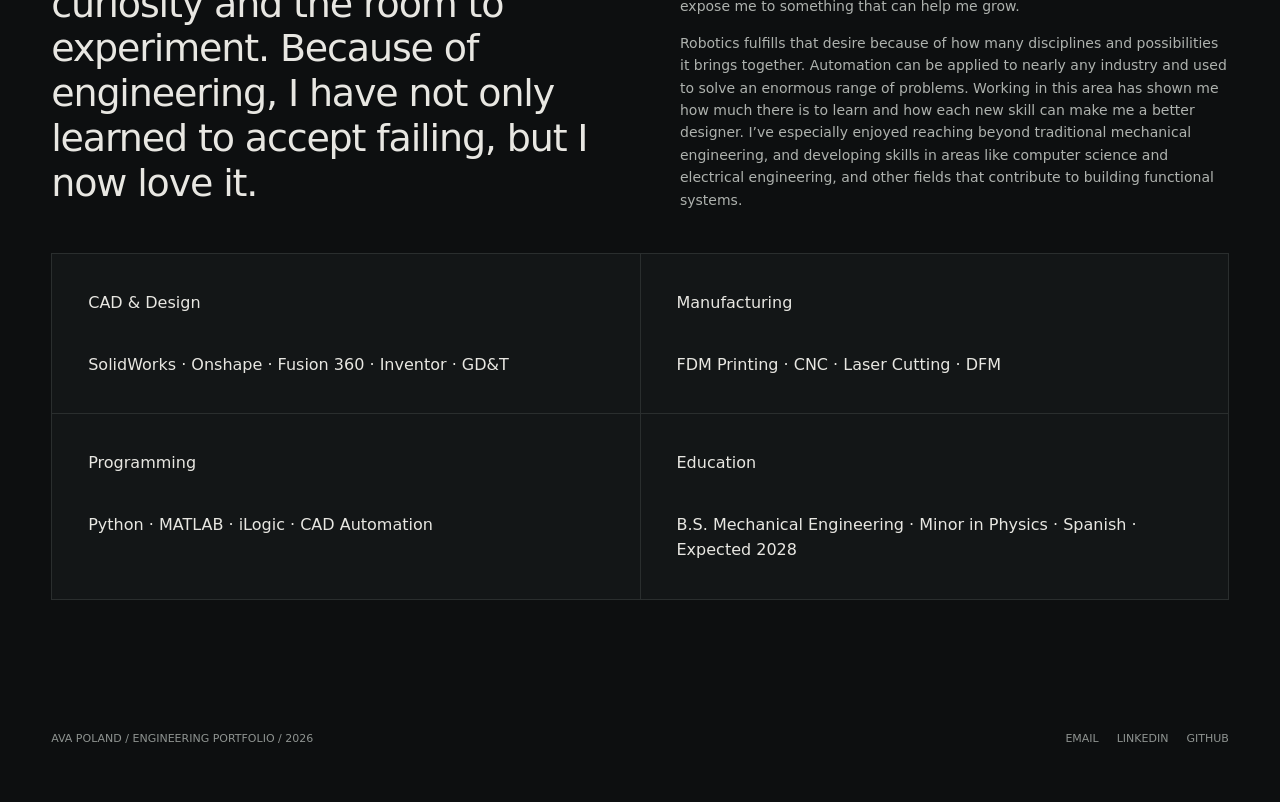
==== commit 854f1fa9: "Create index.html" ====
--- a/index.html
+++ b/index.html
@@ -76,59 +76,89 @@
 
 <section class="section" id="experience">
 <div class="container">
-  <div class="section-head"><span class="section-title">Engineering Experience</span><span class="section-num">02 / 03</span></div>
-  <div class="experience reveal">
-    <div><div class="exp-role">Internship</div><div class="exp-title">Mechanical Engineering Intern</div><div class="exp-company">Automatic Systems Incorporated (ASI) · Kansas City, Missouri · Summer 2026</div></div>
-    <div class="exp-body">
-      <p>This summer, I worked as a Mechanical Engineering Intern at Automatic Systems Incorporated (ASI), where I was introduced to the engineering process from a perspective I had not experienced in school: designing equipment that actually has to be manufactured, assembled, installed, and used in a production environment.</p>
- <p> What made this internship particularly valuable was getting to see how much more goes into an engineering design than simply creating a CAD model. A design has to account for manufacturing, assembly, tolerances, existing equipment, installation constraints, documentation, file management, and the people who ultimately have to build and work with it.</p></div>
- <div class="exp-role">Conveyor Systems</div>
- <div class="exp-body"> 
-  <p>Before this internship, my idea of a conveyor was a moving belt you put your groceries on in the check out aisle. However, the term encompasses many other types of systems that I am now familiar with. ASI designs and manufactures material-handling systems used in automotive manufacturing plants and airport baggage handling systems. This summer I got the opportunity to work with multiple systems in both categories.</p>
-<p> The majority of my internship I was workign with overhead rail conveyor systems, specifically Power and Free systems. As shown in the name, this system uses a continuously moving power chain to propel trolleys along a separate free, or unpowered, track. The power chain engages the trolleys through attachments called dogs, allowing the trolleys to be propelled, stopped, accumulated and restarted on their own as they move through the system. Miles and miles of these rails can be installed in one automotive manufacturing plant, allowing car parts to be transported between different areas of the facilitiy throughout the process of assembling the car.</p>
-<p>The first job I worked on this summer was for General Motor's Arlington Assembly plant, a 6 million square foot facility that produces over 1,300 vehicles a day. For this job I modeled and created drawings for various types of track pieces with different turns, inclines, and other elements. Additionally, I spent a large portion of my summer creating track and assembly pieces for a plant in Fairfax, Ks, which I got to visit at the end of my summer. For this job I modified standard track pieces by adding trolley stops and anti-backups. The trolley stop works by disengaging the trolley from the chain when an assembly needs to pause. The anti backup prevents the trolley from drifting backwards when disengaged.</p> </div>
-  <div class="experience reveal">
-    <div><div class="exp-role">Teaching</div><div class="exp-title">Engineering Graphics TA</div><div class="exp-company">ME 212 · Kansas State University · Spring 2026</div></div>
-    <div class="exp-body">Instructed students in mechanical drafting, CAD modeling, ANSI engineering drawing standards, and design communication. Developed original CAD-based laboratory and examination content.</div>
-  </div>
-  <div class="experience reveal">
-    <div><div class="exp-role">Student Design Team</div><div class="exp-title">Mechanical Design & Build</div><div class="exp-company">Wildcat Combat Robotics · 2026—Present</div></div>
-    <div class="exp-body">Contributing to mechanical design, CAD development, system layout, hardware testing, and mechanical/electrical integration for a competitive combat robot.</div>
-  </div>
+  <div class="section-head"><span class="section-title">Engineering Experience</span><span class="section-num">02 / 04</span></div>
+
+  <article class="experience-item reveal">
+    <div class="experience">
+      <div class="exp-meta">
+        <div class="exp-role">Mechanical Engineering Internship</div>
+        <div class="exp-company">Automatic Systems Incorporated · Summer 2026</div>
+      </div>
+      <div class="exp-body">
+        <p>Before this internship, my idea of a conveyor was a moving belt you put your groceries on in the checkout aisle. However, the term encompasses many other types of systems that I am now familiar with. ASI designs and manufactures material-handling systems used in automotive manufacturing plants and airport baggage handling systems. This summer I got the opportunity to work with multiple systems in both categories.</p>
+
+        <h3>Automotive Manufacturing &amp; Conveyor Systems</h3>
+        <p>The majority of my internship I was working with overhead rail conveyor systems, specifically Power and Free systems. As shown in the name, this system uses a continuously moving power chain to propel trolleys along a separate free, or unpowered, track. The power chain engages the trolleys through attachments called dogs, allowing the trolleys to be propelled, stopped, accumulated and restarted on their own as they move through the system. Miles and miles of these rails can be installed in one automotive manufacturing plant, allowing car parts to be transported between different areas of the facility throughout the process of assembling the car.</p>
+
+        <h4>General Motors — Arlington Assembly</h4>
+        <p>One of the first jobs I worked on during my internship was for General Motors' Arlington Assembly plant, a 6-million-square-foot facility that produces more than 1,300 vehicles per day. For this project, I modeled and created engineering drawings for various track components, including sections with horizontal turns, vertical curves, and return tracks.</p>
+        <p>Working on these components gave me a better understanding of how relatively simple-looking sections of track become much more complicated when they have to function as part of a continuous conveyor system. Each section has to interface correctly with the surrounding track while maintaining the geometry necessary for the trolley to travel through the system.</p>
+
+        <h4>General Motors — Fairfax Assembly</h4>
+        <p>I also spent a large portion of my internship creating track and assembly components for GM's Fairfax Assembly plant in Kansas City, Kansas, which I had the opportunity to visit at the end of my internship.</p>
+        <p>For this project, I modified standard ASI track components to incorporate additional mechanisms required by the plant's specific conveyor layout. Two components I worked with were trolley stops and anti-backup devices.</p>
+        <p>The trolley stop allows a trolley to disengage from the moving power chain when an assembly needs to pause at a particular location. The trolley can then remain stationary while the rest of the conveyor system continues operating. The anti-backup mechanism prevents the trolley from drifting backward while it is disengaged from the power chain.</p>
+
+        <h3>Airport Baggage Handling Systems (ABHS)</h3>
+        <p>Near the end of my summer, I shifted from automotive conveyors to airport baggage handling systems (ABHS). ABHS is a newer area of ASI compared to the automotive conveyor systems that have been a core part of the company for over 50 years. Because the system is still being standardized, there was a lot of work involved in creating standard components, assemblies, drawings, and templates that could be reused across different projects.</p>
+        <p>During the final weeks of my internship, I focused heavily on creating Inventor drawing templates for baggage handling conveyor queues. I created template drawings for both incline and decline queue configurations covering angles from 18 to -18 degrees, along with drawings for their associated subassemblies.</p>
+        <p>Once a standard drawing was created, iLogic could then be used to automate the creation of each queue variation and its respective drawing. By entering parameters such as the desired angle and belt length, iLogic could alter our models, assemblies, and drawings to generate the appropriate configuration. This was particularly useful for tedious repetitive tasks. For example, each angle variation frame had a unique sheet metal pattern, so rather than redefining the bends for each piece of metal, the program automatically adjusts each dimension on its own.</p>
+
+        <h3>Legacy Design &amp; Engineering Systems</h3>
+        <p>The work I did at ASI encompassed a lot of things I had not encountered before. One of my most common tasks was taking older engineering drawings and rebuilding them into Inventor CAD models. Many of these drawings were decades old and originally created in AutoCAD, and they were often difficult to interpret because an entire assembly, including its subassemblies and individual parts, had to fit on a single sheet. I would interpret the drawings, recreate the individual components in Inventor, and rebuild the assembly while updating it to current company standards. This included replacing obsolete components, correcting dimensions and tolerances, and making necessary design changes. One example was a skillet subassembly where several components had been incorrectly drawn or named and right-hand parts had been used where left-hand parts were required. I corrected the assembly, applied the proper constraints, and replaced the encoder with a newer, stronger version.</p>
+        <p>I also became familiar with Bills of Materials (BOMs), Autodesk Vault, and Fusion Manage PLM. Vault's check-in/check-out system taught me the importance of careful file management, while the PLM process showed me how engineering changes are reviewed and approved by operations, project management, and senior engineers. This work taught me that engineering is about more than creating a correct CAD model; small details in parts, drawings, and documentation can have a much larger impact on the final assembly.</p>
+      </div>
+    </div>
+  </article>
+
+  <article class="experience-item reveal">
+    <div class="experience">
+      <div class="exp-meta">
+        <div class="exp-role">Engineering Graphics TA</div>
+        <div class="exp-company">ME 212 · Kansas State University · Spring 2026</div>
+      </div>
+      <div class="exp-body">
+        <p>As a Teaching Associate for K-State's entry-level course in engineering graphics and 3D modeling, I developed strong proficiency in multiple CAD and modeling programs while teaching students the fundamentals of mechanical design. I taught daily lectures and helped students with their modeling projects, while also creating quizzes and assignments for the course.</p>
+        <p>I taught students ANSI engineering drawing standards, 3D modeling, visualization, hand sketching, and reverse engineering, including a project where students reverse-engineered a physical vise and recreated it through drawings and CAD models. I also worked closely with other Co-TAs to improve assignments, troubleshoot difficult concepts, and improve the overall student experience.</p>
+        <p>This was also an important leadership experience for me. I worked with students of different ages and experience levels and learned how to explain technical concepts in multiple ways depending on how someone learns best.</p>
+      </div>
+    </div>
+  </article>
+
+  <article class="experience-item reveal">
+    <div class="experience">
+      <div class="exp-meta">
+        <div class="exp-role">Mechanical Design &amp; Build</div>
+        <div class="exp-company">Wildcat Combat Robotics · 2026–Present</div>
+      </div>
+      <div class="exp-body">
+        <p>This is a newer extracurricular for me, but I have already been able to get hands-on experience in mechanical design and fabrication. I work on the design team under my team lead, contributing to the CAD and mechanical development of our competition robot. I am also helping with the electrical side of the robot and have been learning how to solder and work with its electrical components.</p>
+        <p>The season has just begun, and our initial CAD has been developed in Onshape. Since the robot will go through assembly and testing before competition, we are designing with the expectation that components will need to be modified as we identify problems and improve the design. I am learning how to approach CAD as an iterative process rather than treating the initial model as a finished design.</p>
+        <p>Our robot is an eggbeater-style combat robot, a common battlebot archetype that uses two vertical spinning weapons mounted within a wide, low-profile chassis. We plan to use a combination of TPU, titanium, aluminum, and other materials, along with commercially available components. As the season progresses, I will be involved in the transition from our initial CAD design to fabrication, assembly, testing, and redesign.</p>
+      </div>
+    </div>
+  </article>
 </div>
 </section>
 
 <section class="section" id="about">
 <div class="container">
-  <div class="section-head"><span class="section-title">About</span><span class="section-num">03 / 03</span></div>
+  <div class="section-head"><span class="section-title">About</span><span class="section-num">03 / 04</span></div>
   <div class="about-grid">
-    <p class="about-lead reveal">I’m drawn to engineering because it gives me a tangible outlet for my curiosity and the room to experiment. Because of engineering, I have not only learned to accept failing, but I now love it.</p>
-    <div class="about-copy reveal">
+    <div class="about-lead">I’m drawn to engineering because it gives me a tangible outlet for my curiosity and the room to experiment. Because of engineering, I have not only learned to accept failing, but I now love it.</div>
+    <div class="about-copy">
       <p>I’m a mechanical engineering student at Kansas State University interested in the intersection of design and robotics. I am obsessed with solving difficult problems especially when their answers haven’t been created yet. My favorite projects are ones that force me to learn something completely unfamiliar. Whether I’m working in a professional setting or on a personal project, I always aim for a path that will help me acquire a new ability, or expose me to something that can help me grow.</p>
       <p>Robotics fulfills that desire because of how many disciplines and possibilities it brings together. Automation can be applied to nearly any industry and used to solve an enormous range of problems. Working in this area has shown me how much there is to learn and how each new skill can make me a better designer. I’ve especially enjoyed reaching beyond traditional mechanical engineering, and developing skills in areas like computer science and electrical engineering, and other fields that contribute to building functional systems.</p>
-      <p>Ultimately, I want to expand my technical abilities as far as I can. My goal is tor graduate with a broad technical foundation built through coursework, experimentation, and hands-on experience. I want to reach a point where I can take any idea, and use my skills and confidence to make it real.</p>
-      <div class="skill-list">
-        <div><b>CAD & Design</b><span>SolidWorks · Onshape · Fusion 360 · Inventor · GD&T</span></div>
-        <div><b>Manufacturing</b><span>FDM Printing · CNC · Laser Cutting · DFM</span></div>
-        <div><b>Programming</b><span>Python · MATLAB · iLogic · CAD Automation</span></div>
-        <div><b>Education</b><span>B.S. Mechanical Engineering · Minor in Physics · Spanish · Expected 2028</span></div>
-      </div>
     </div>
+  </div>
+  <div class="skill-list">
+    <div class="skill"><div class="skill-title">CAD &amp; Design</div><div>SolidWorks · Onshape · Fusion 360 · Inventor · GD&amp;T</div></div>
+    <div class="skill"><div class="skill-title">Manufacturing</div><div>FDM Printing · CNC · Laser Cutting · DFM</div></div>
+    <div class="skill"><div class="skill-title">Programming</div><div>Python · MATLAB · iLogic · CAD Automation</div></div>
+    <div class="skill"><div class="skill-title">Education</div><div>B.S. Mechanical Engineering · Minor in Physics · Spanish · Expected 2028</div></div>
   </div>
 </div>
 </section>
-
-<section class="cta">
-<div class="container">
-  <div class="eyebrow">Let's talk engineering</div>
-  <h2>Have a project,<br>internship, or question?</h2>
-  <a class="text-link" href="mailto:acpoland@ksu.edu">acpoland@ksu.edu</a>
-  <span style="display:inline-block;width:25px"></span>
-  <a class="text-link" href="Ava_Poland_Resume.pdf">View resume</a>
-</div>
-</section>
-</main>
-
 <footer><div class="container footer-row">
   <span>AVA POLAND / ENGINEERING PORTFOLIO / 2026</span>
   <span class="socials"><a href="mailto:acpoland@ksu.edu">EMAIL</a><a href="https://www.linkedin.com/" target="_blank" rel="noreferrer">LINKEDIN</a><a href="https://github.com/avacpoland" target="_blank" rel="noreferrer">GITHUB</a></span>
--- a/styles.css
+++ b/styles.css
@@ -149,3 +149,20 @@
   .log-entry{grid-template-columns:1fr;gap:5px}
   .footer-row{flex-direction:column}
 }
+
+/* Rebuilt portfolio additions */
+.experience-item + .experience-item { margin-top: 72px; }
+.exp-body h3 { margin: 34px 0 10px; font-size: 20px; color: var(--text); }
+.exp-body h4 { margin: 26px 0 8px; font-size: 17px; color: var(--text); }
+.exp-body p { margin: 0 0 16px; }
+.exp-body ol { margin: 10px 0 18px 22px; padding: 0; }
+.exp-body li { margin: 8px 0; }
+.log-content ol { margin: 14px 0 10px 22px; padding: 0; }
+.log-content li { margin: 8px 0; }
+.log-media { display: grid; grid-template-columns: repeat(2, minmax(0,1fr)); gap: 14px; margin-top: 22px; }
+.log-media img { width: 100%; height: auto; display: block; border: 1px solid var(--line); }
+.log-content p:last-child { margin-bottom: 0; }
+@media (max-width: 800px) {
+  .experience-item + .experience-item { margin-top: 48px; }
+  .log-media { grid-template-columns: 1fr; }
+}
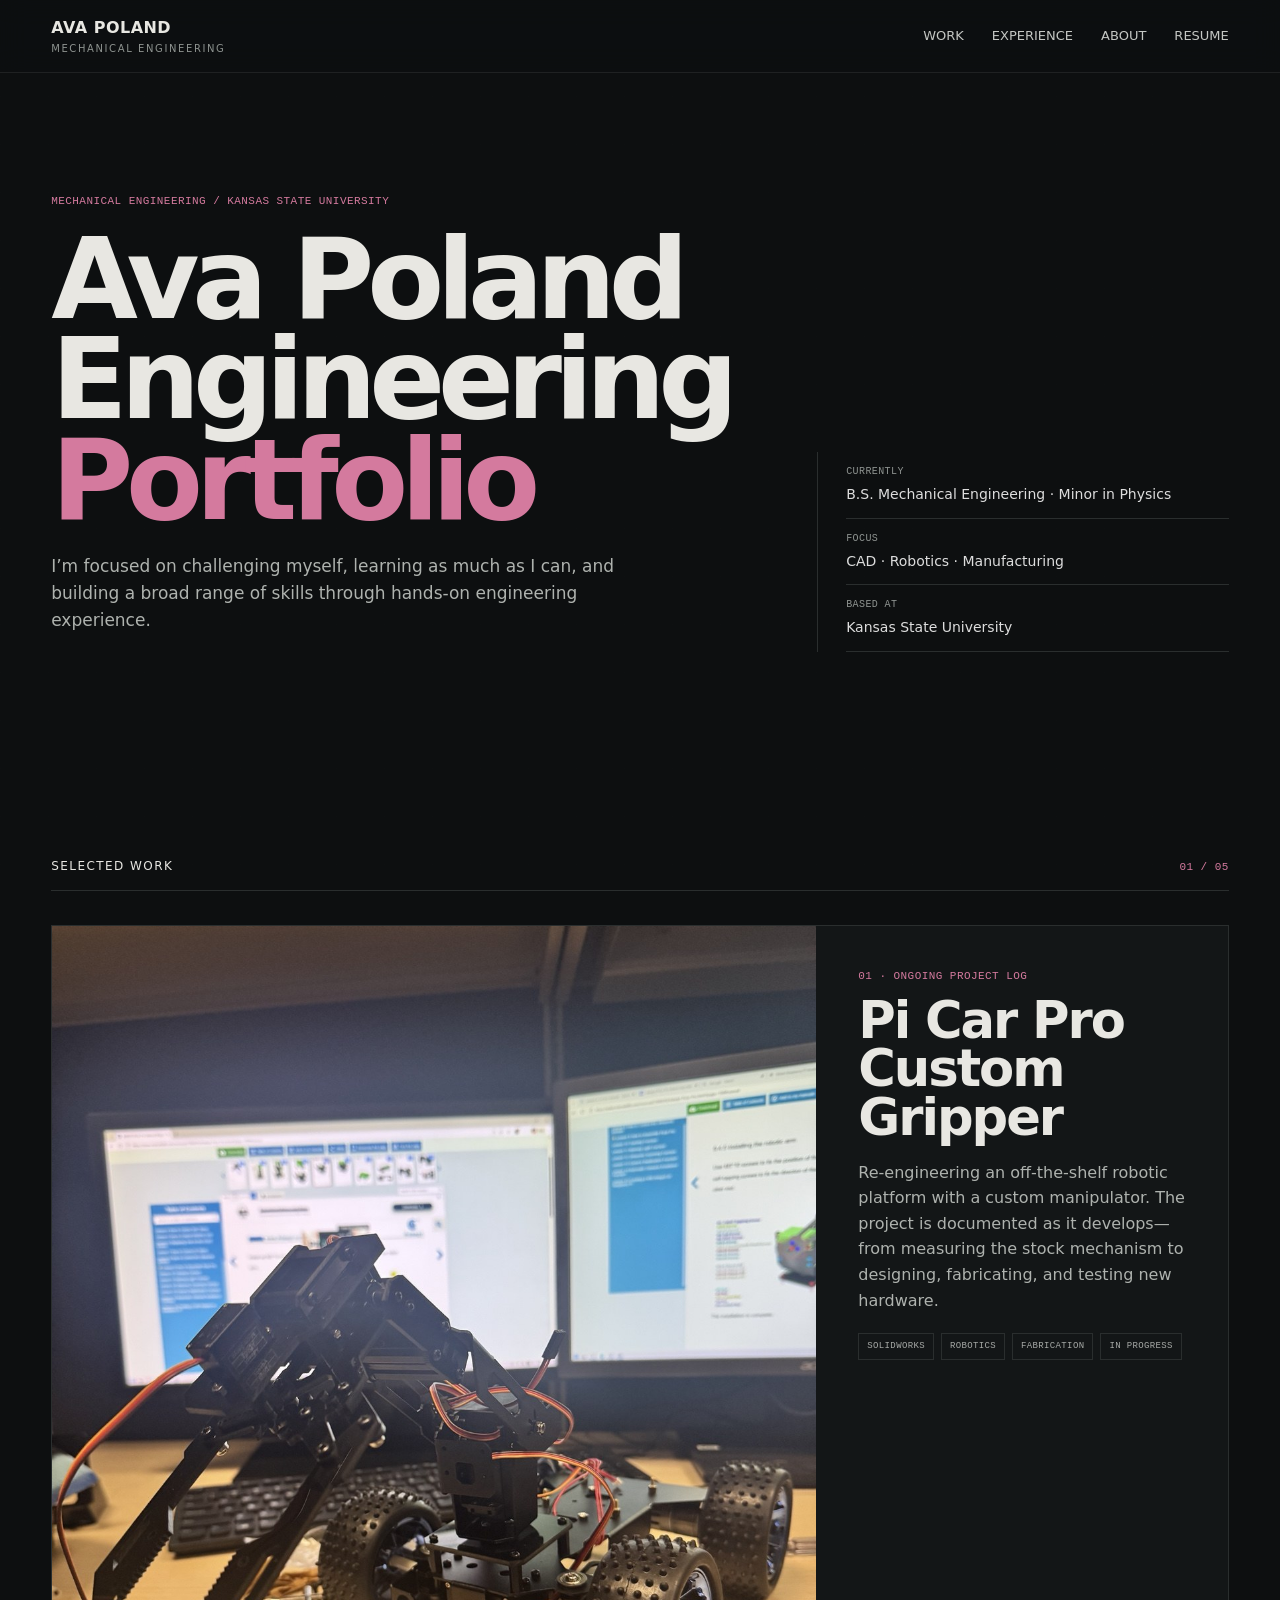
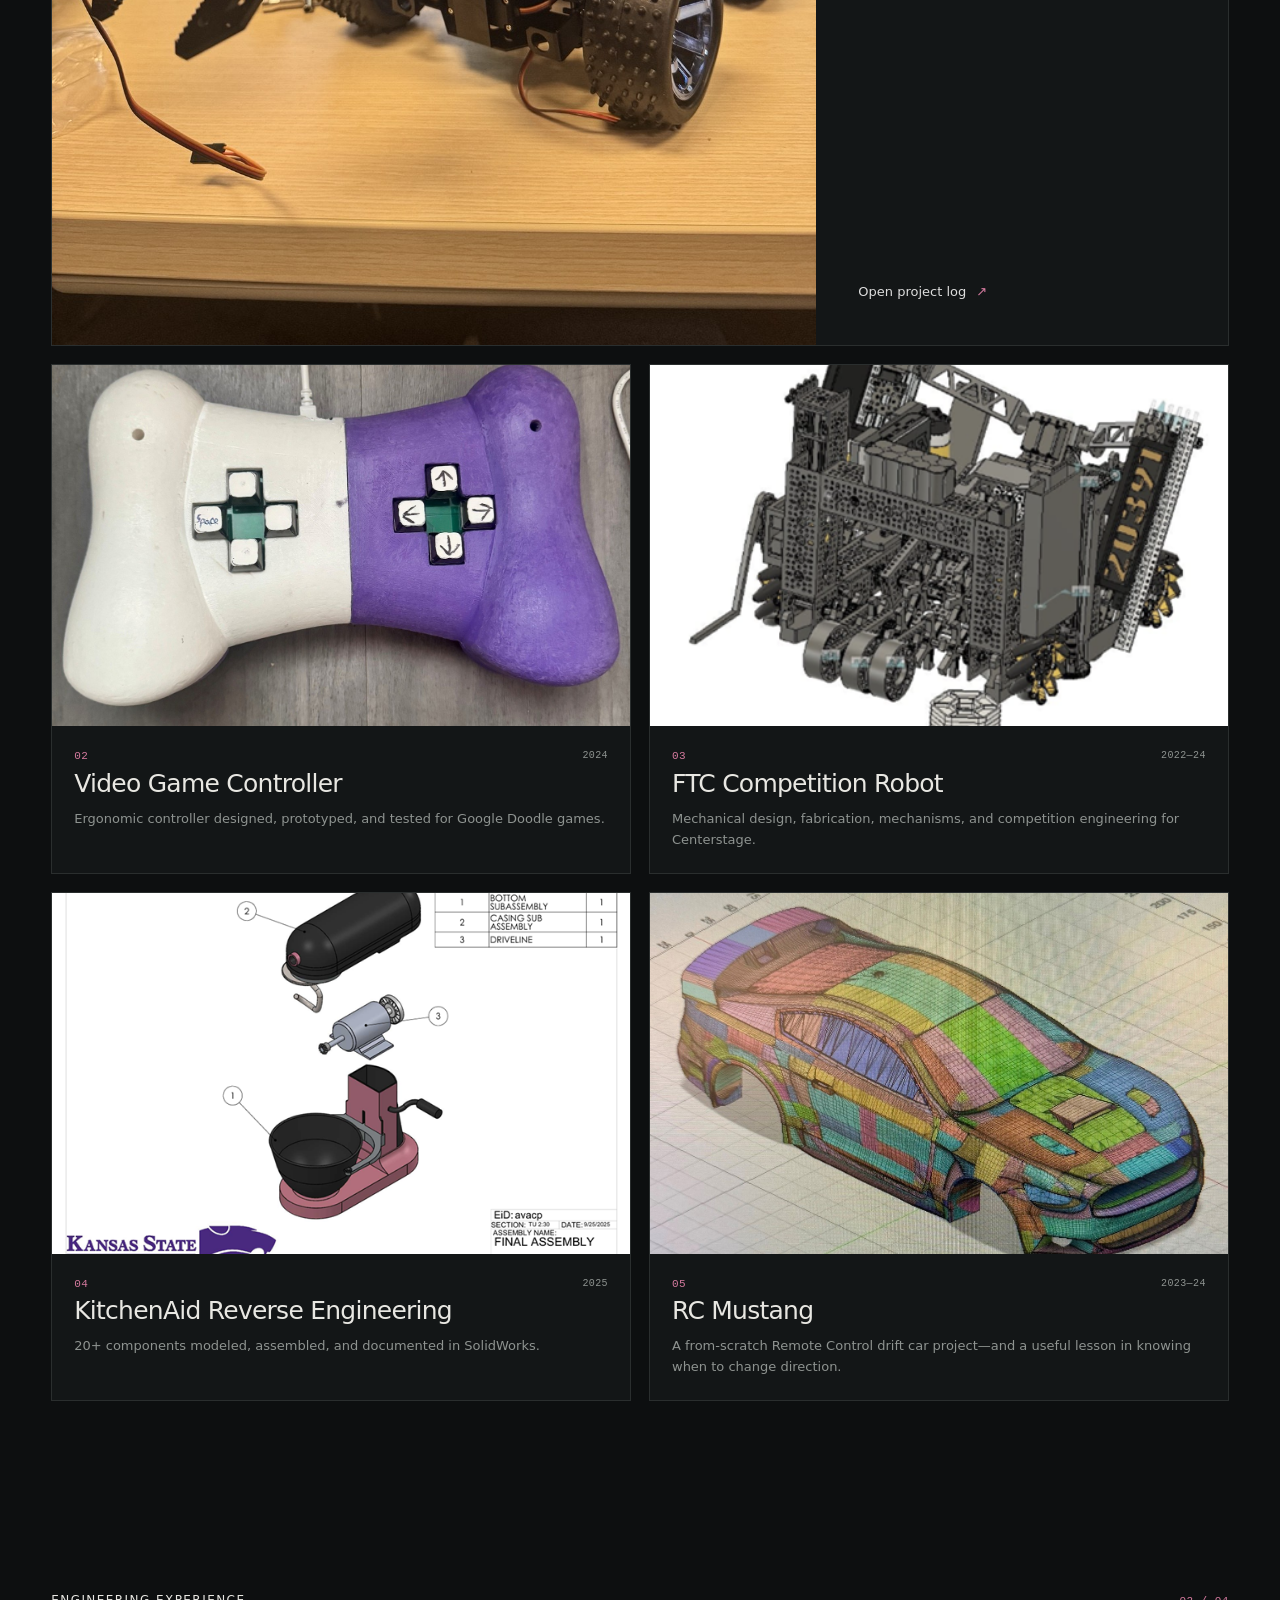
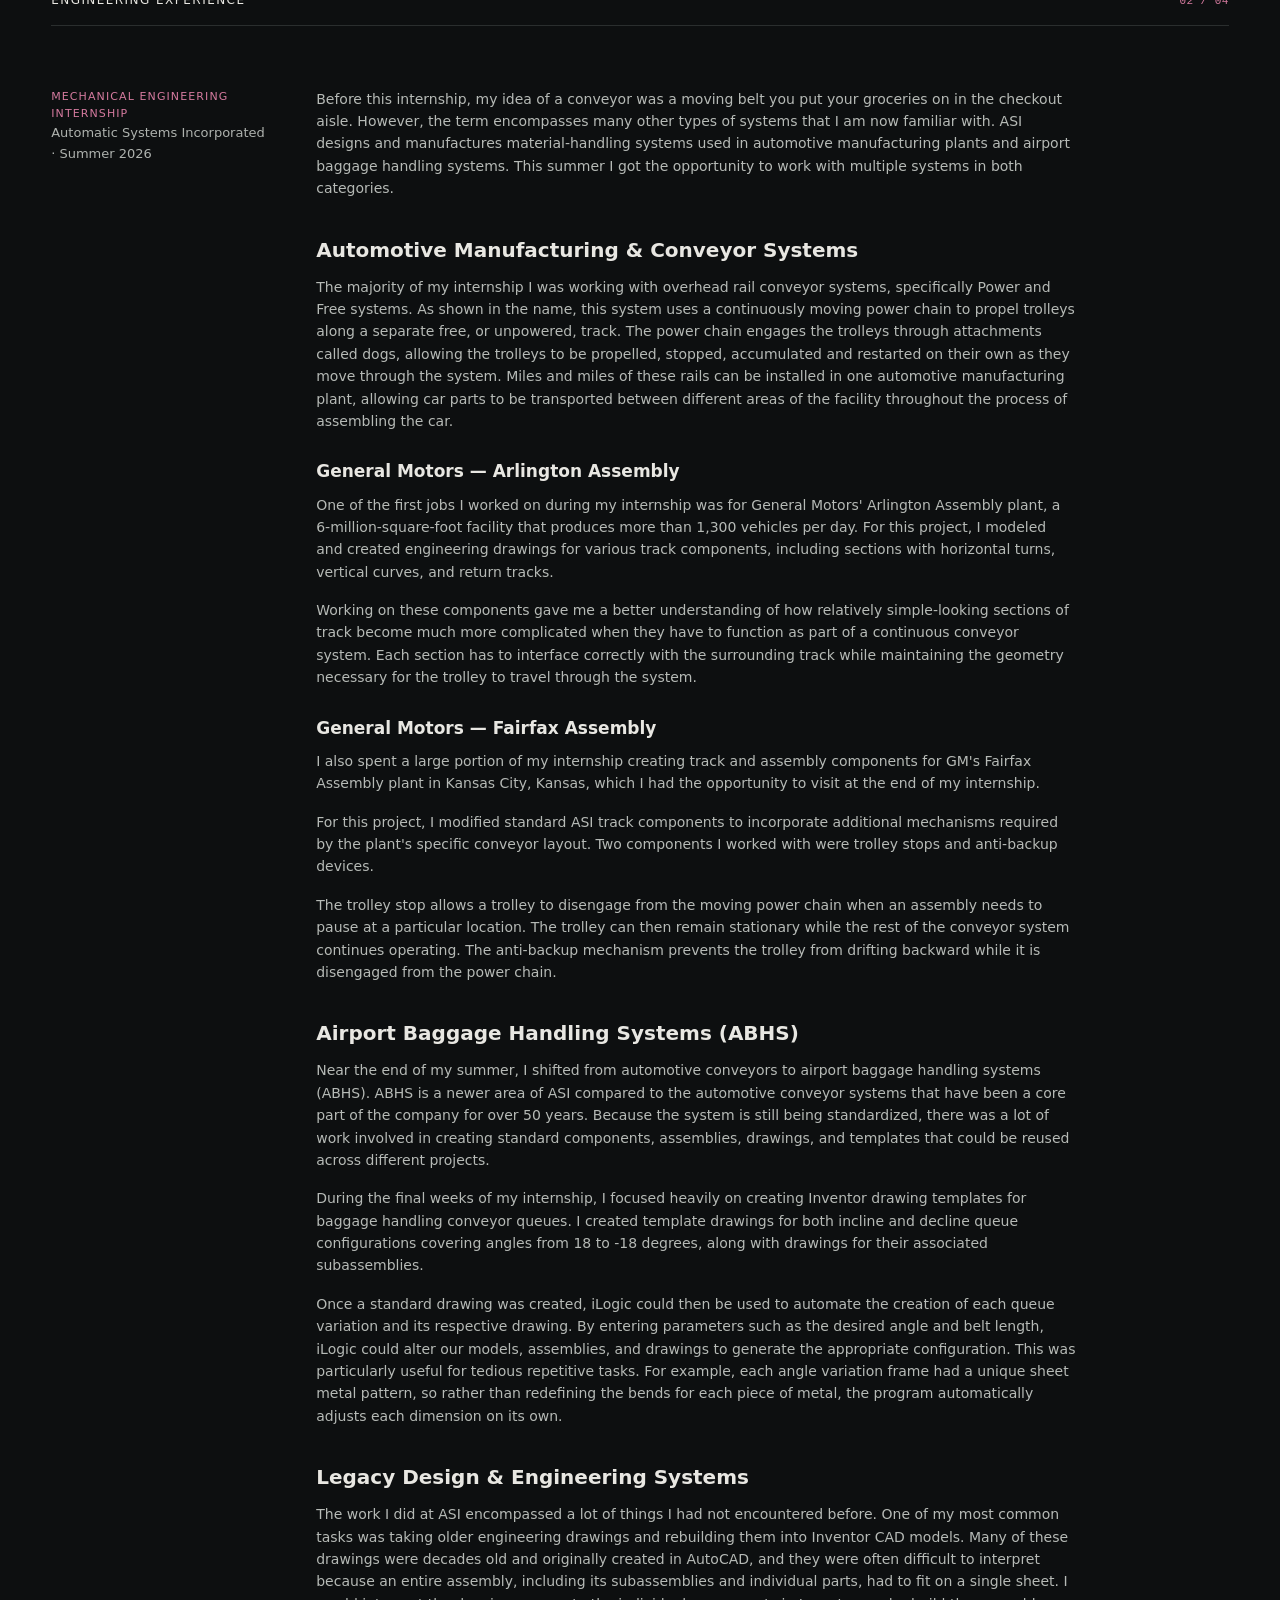
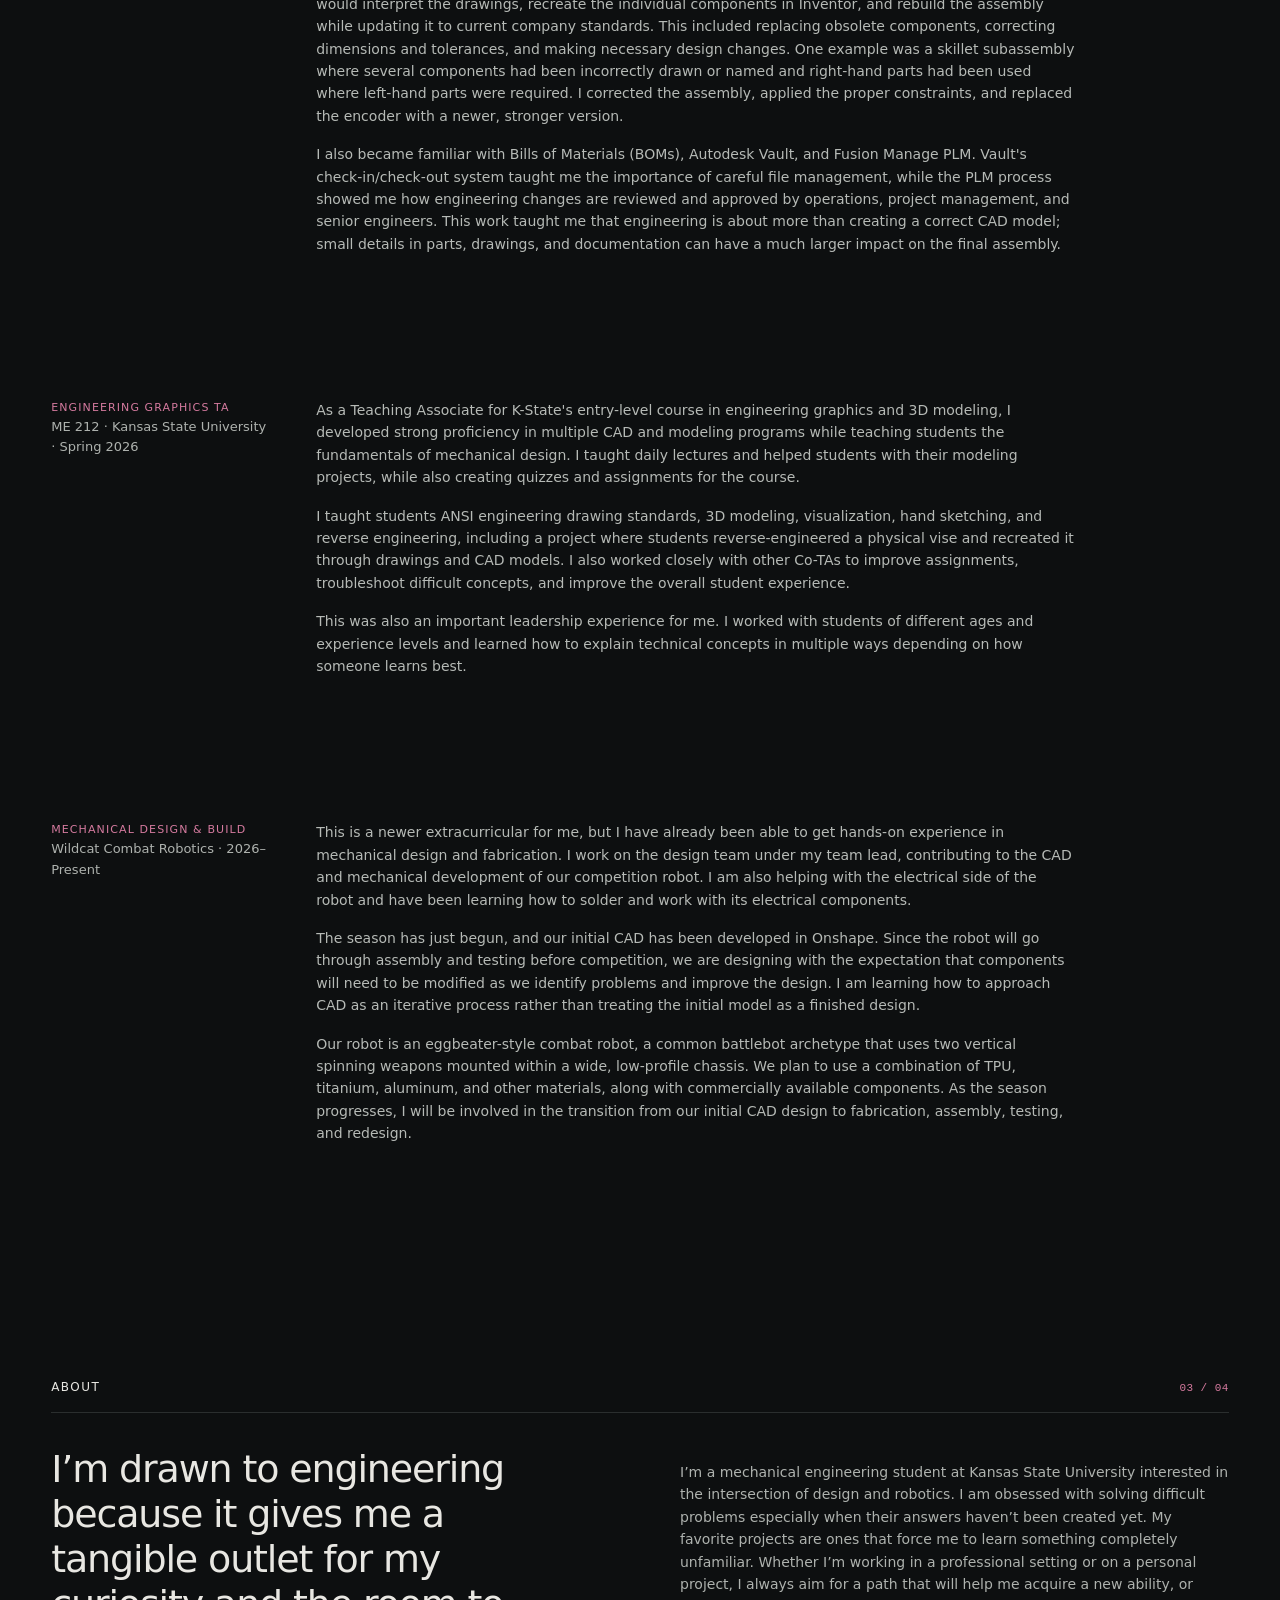
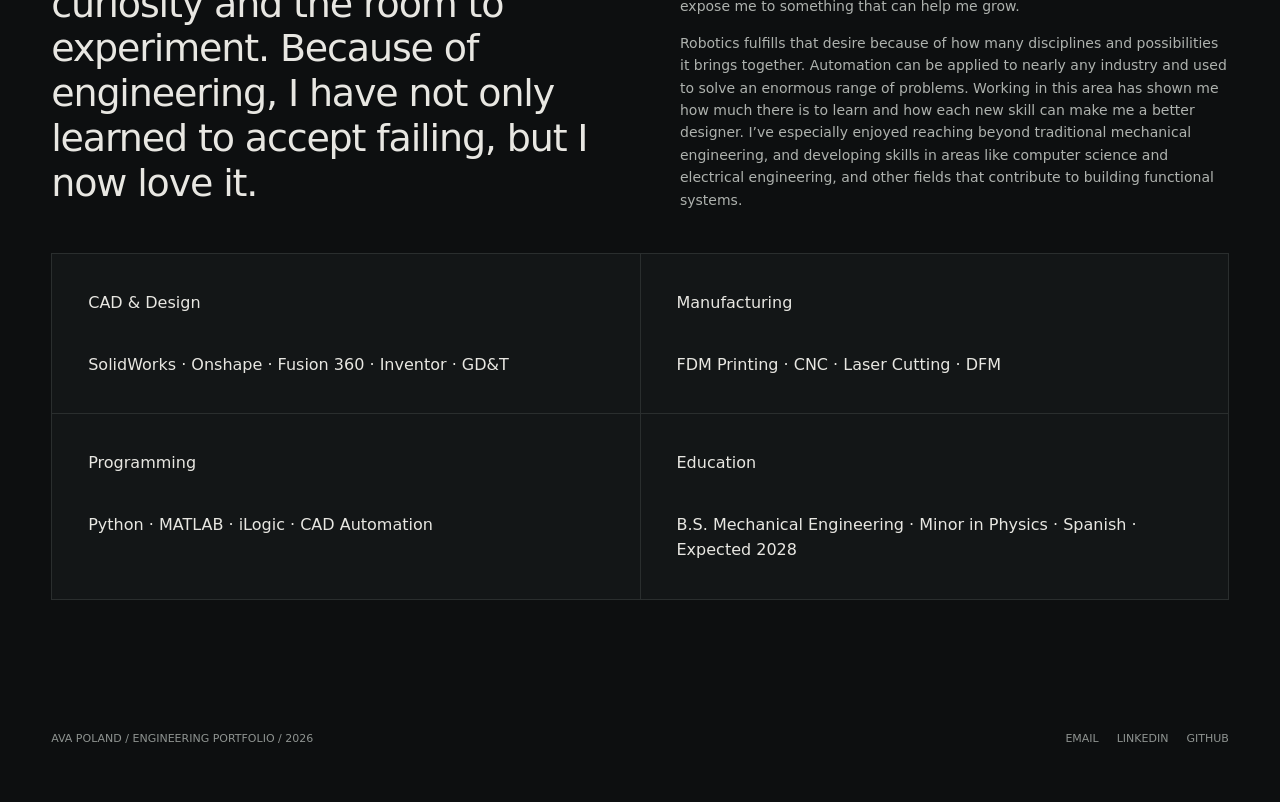
==== commit 1ab07ce6: "Update index.html" ====
--- a/index.html
+++ b/index.html
@@ -47,7 +47,7 @@
         <div class="eyebrow">01 · Ongoing Project Log</div>
         <h2>Pi Car Pro<br>Custom Gripper</h2>
         <p>Re-engineering an off-the-shelf robotic platform with a custom manipulator. The project is documented as it develops—from measuring the stock mechanism to designing, fabricating, and testing new hardware.</p>
-        <div class="tags"><span class="tag">Onshape</span><span class="tag">Robotics</span><span class="tag">Fabrication</span><span class="tag">In Progress</span></div>
+        <div class="tags"><span class="tag">SolidWorks</span><span class="tag">Robotics</span><span class="tag">Fabrication</span><span class="tag">In Progress</span></div>
       </div>
       <span class="text-link">Open project log</span>
     </div>
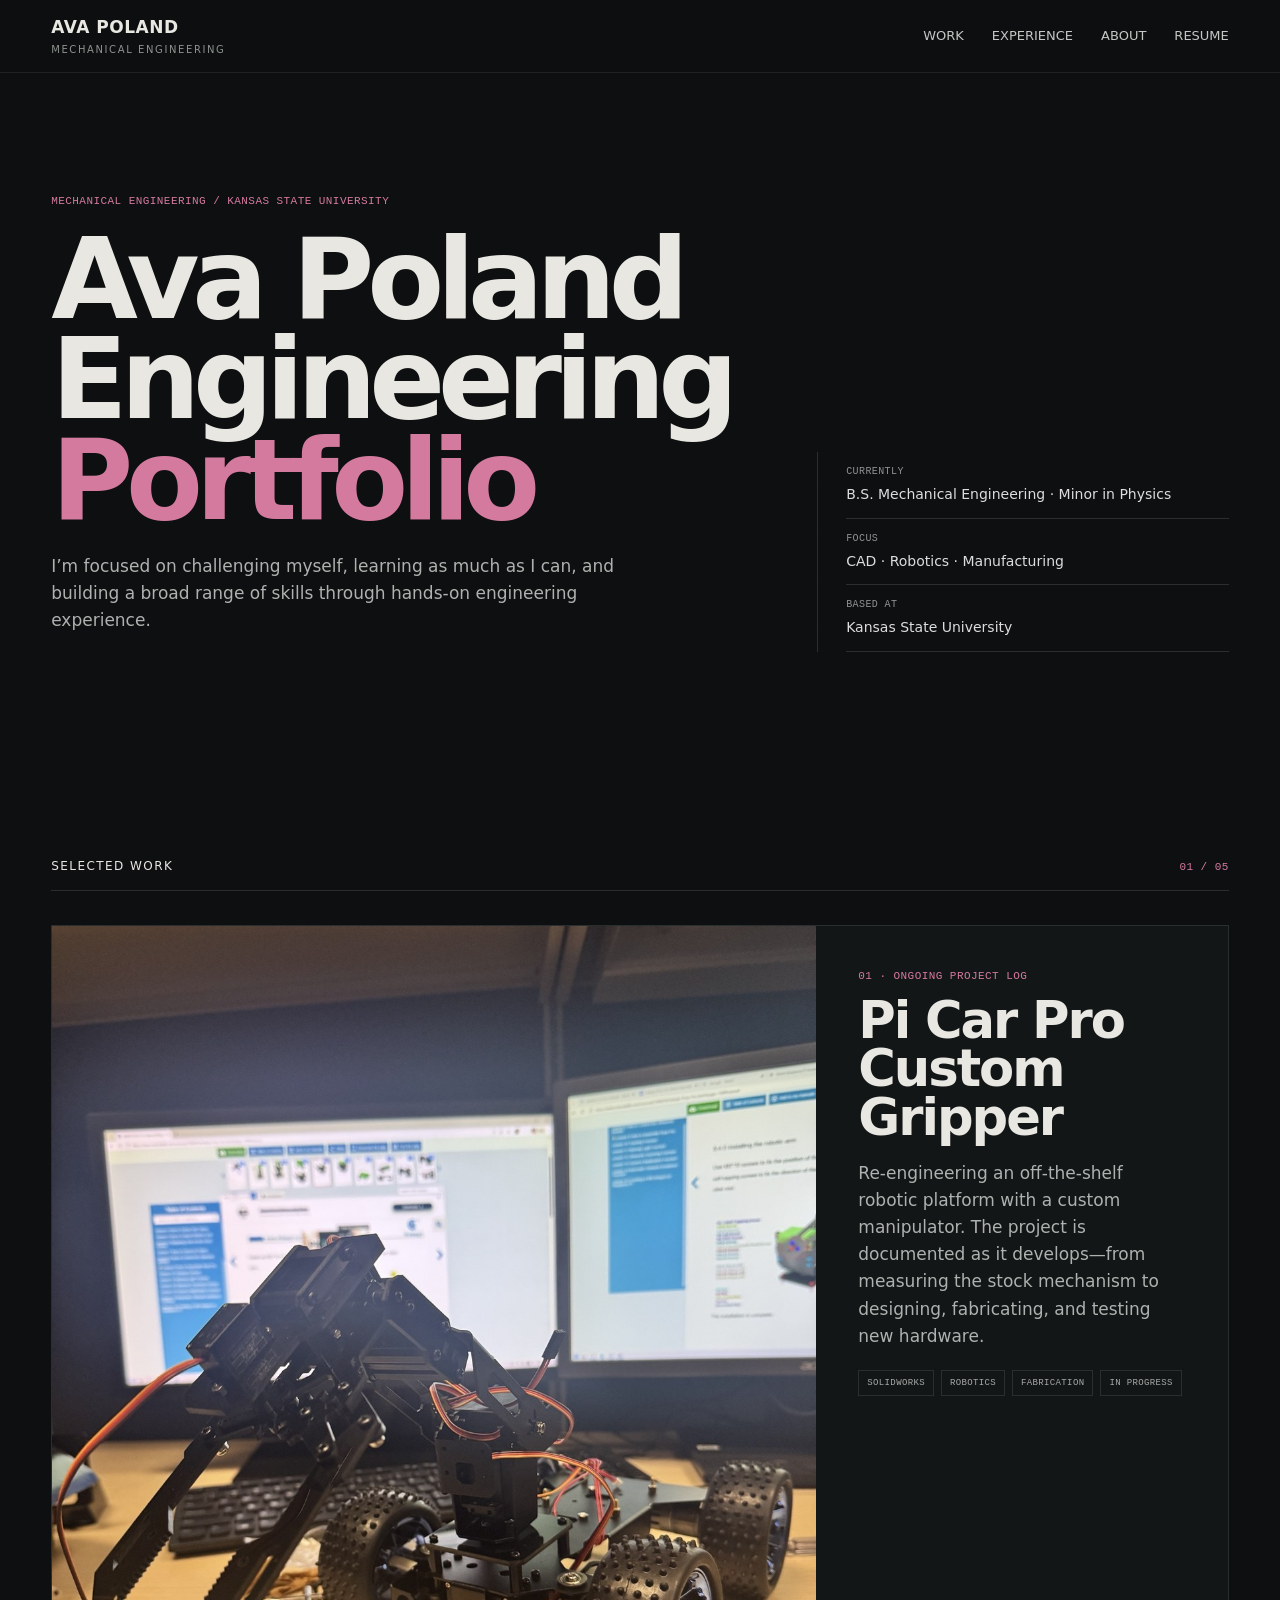
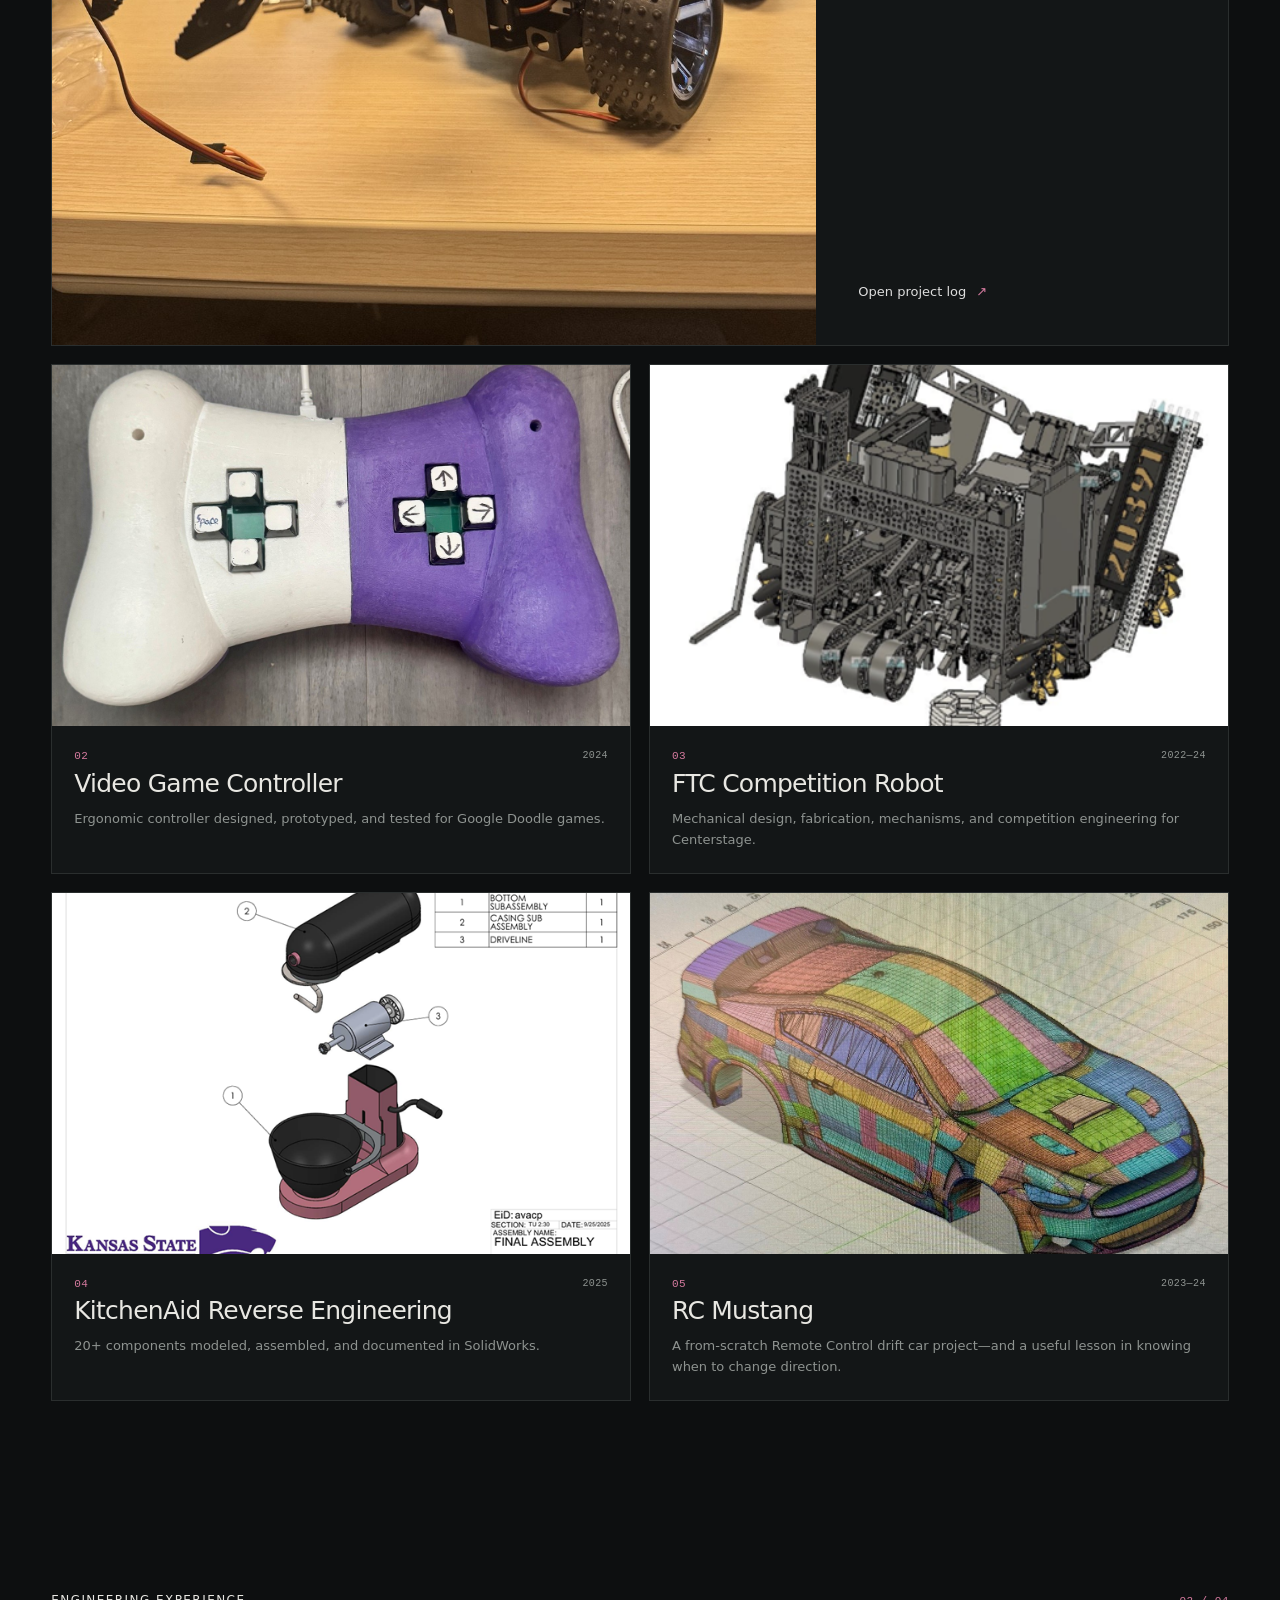
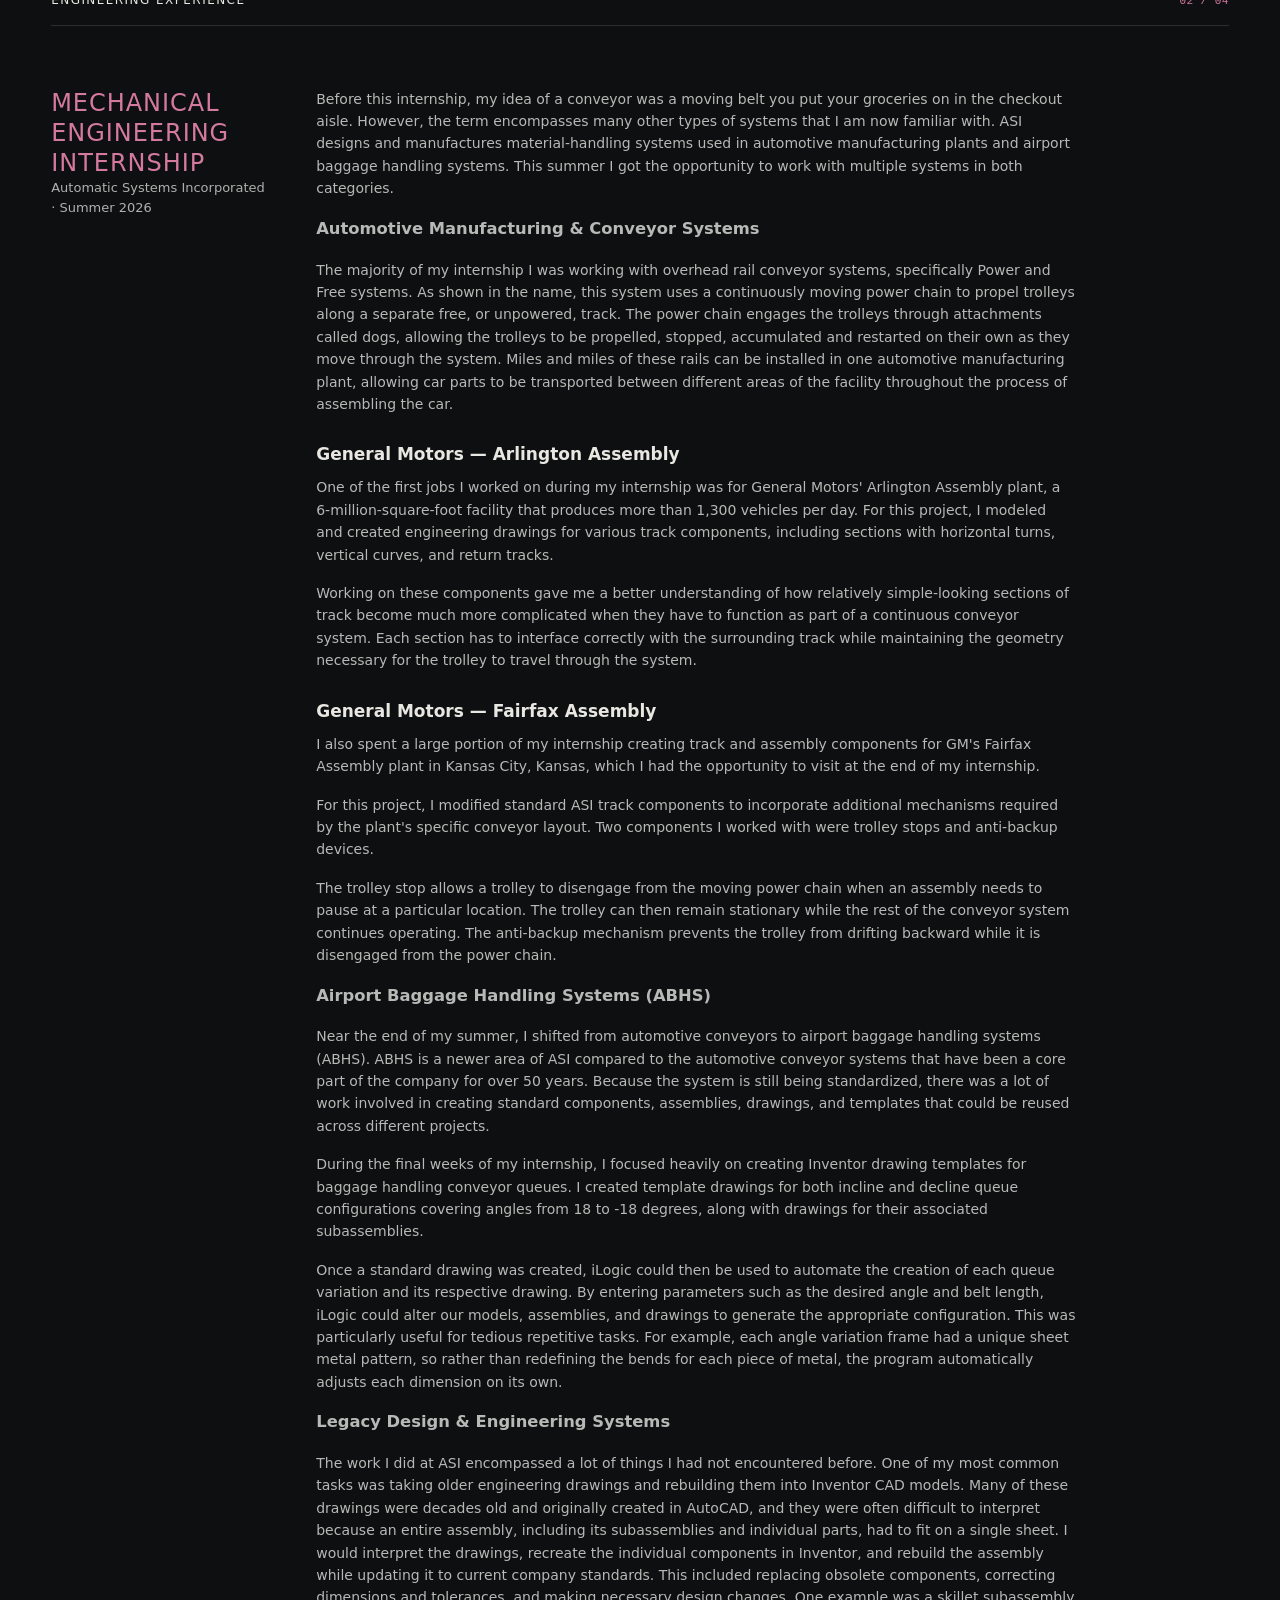
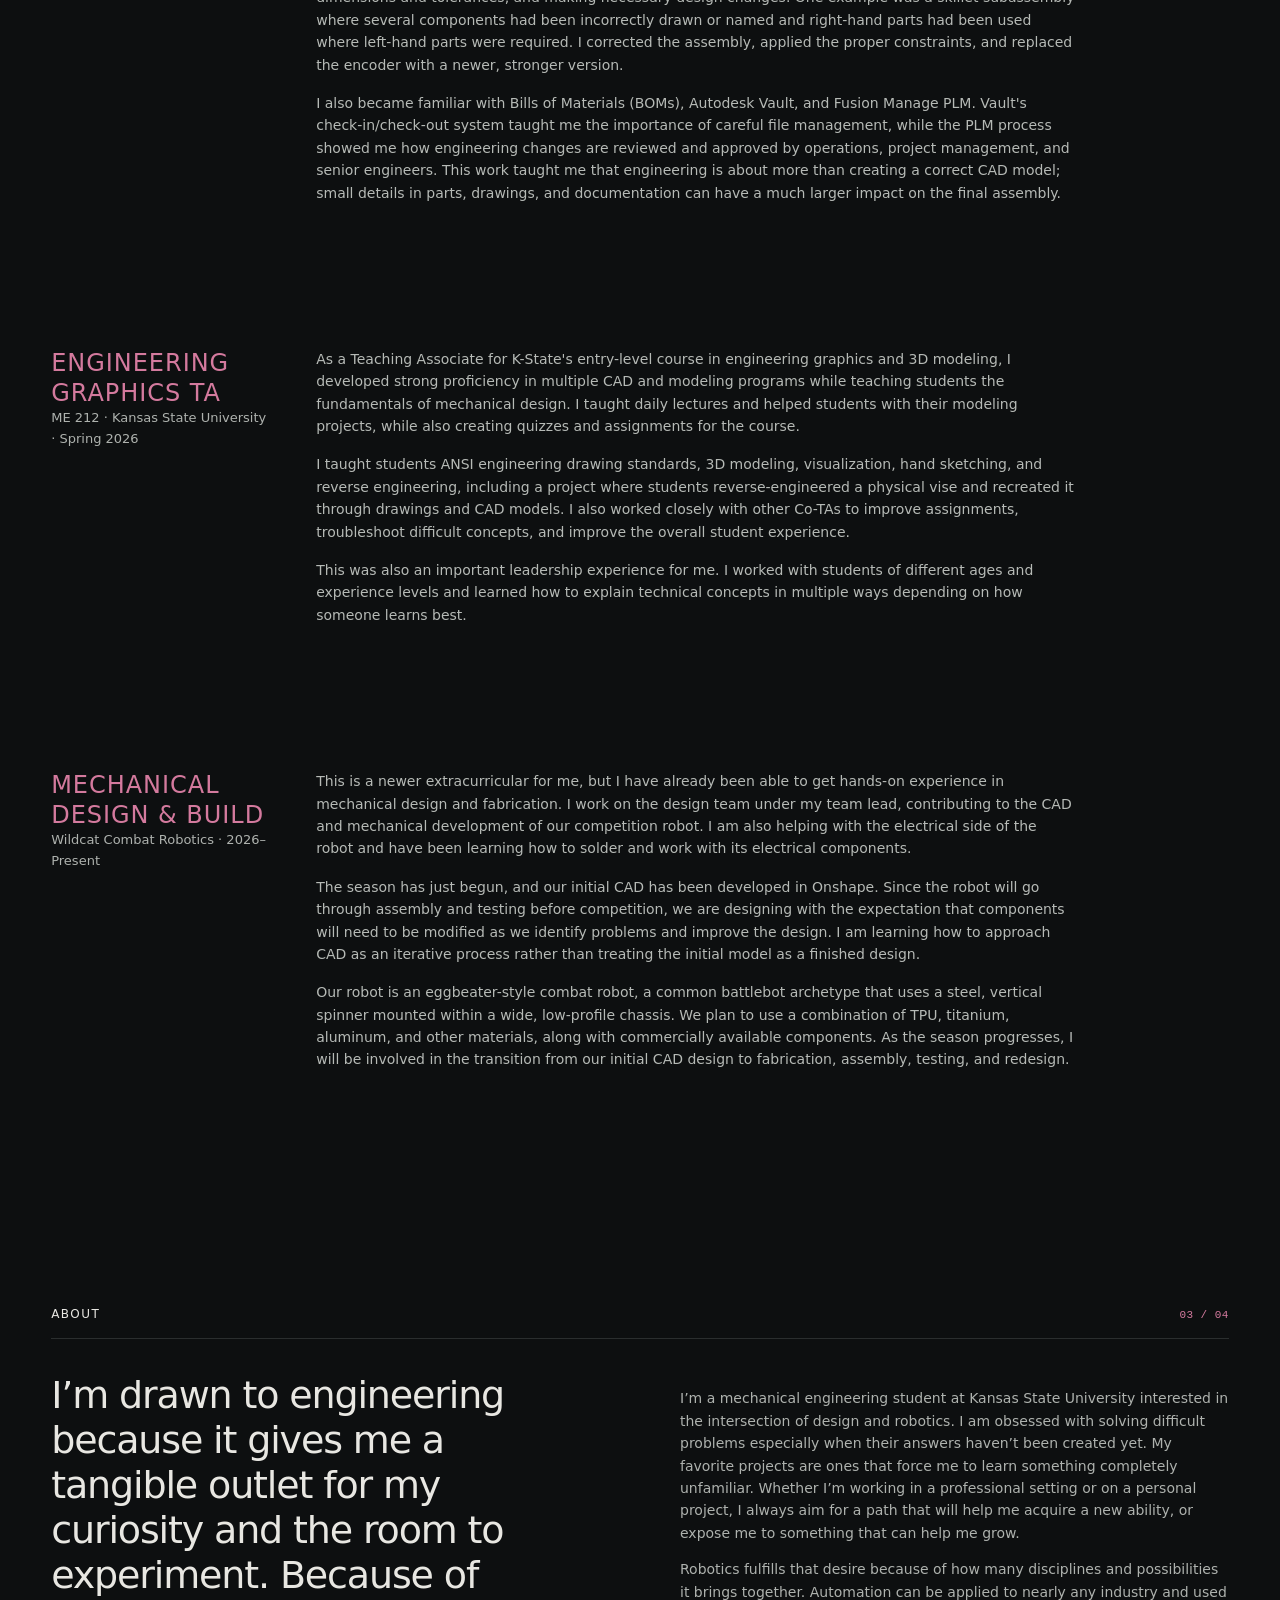
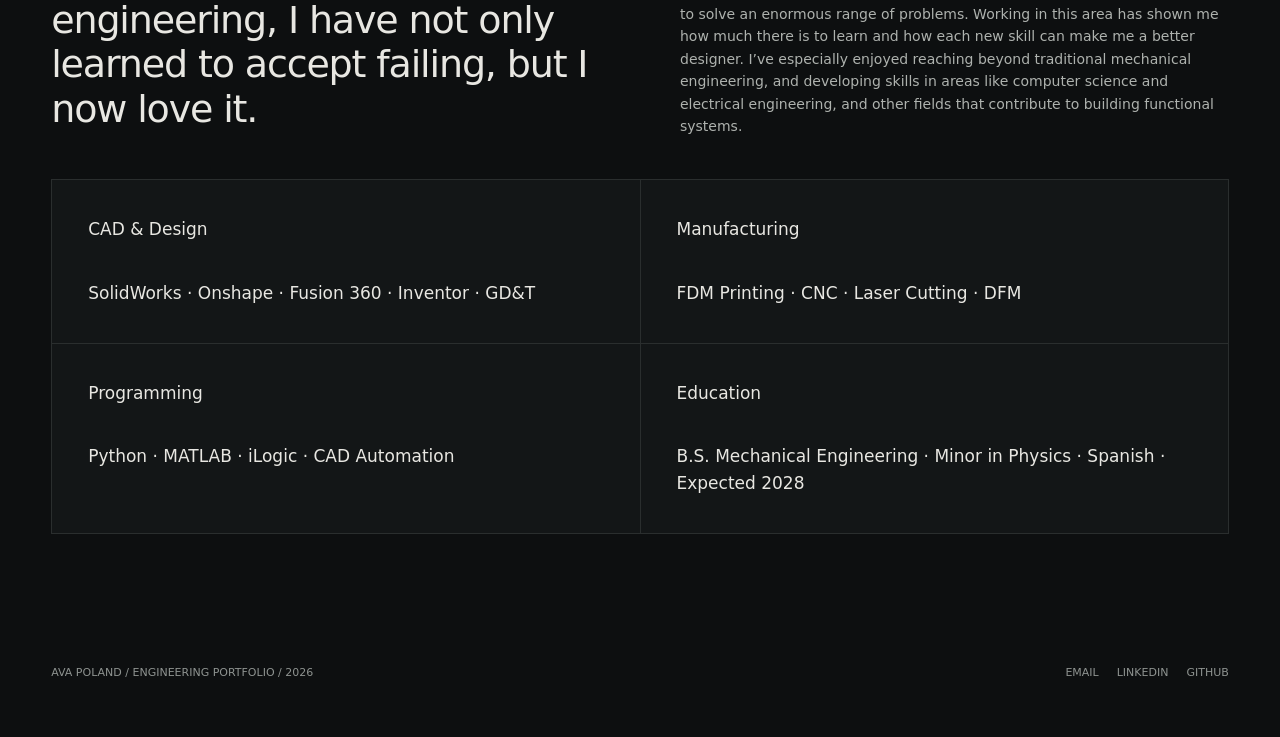
==== commit 153c43e5: "Update index.html" ====
--- a/index.html
+++ b/index.html
@@ -134,7 +134,7 @@
       <div class="exp-body">
         <p>This is a newer extracurricular for me, but I have already been able to get hands-on experience in mechanical design and fabrication. I work on the design team under my team lead, contributing to the CAD and mechanical development of our competition robot. I am also helping with the electrical side of the robot and have been learning how to solder and work with its electrical components.</p>
         <p>The season has just begun, and our initial CAD has been developed in Onshape. Since the robot will go through assembly and testing before competition, we are designing with the expectation that components will need to be modified as we identify problems and improve the design. I am learning how to approach CAD as an iterative process rather than treating the initial model as a finished design.</p>
-        <p>Our robot is an eggbeater-style combat robot, a common battlebot archetype that uses two vertical spinning weapons mounted within a wide, low-profile chassis. We plan to use a combination of TPU, titanium, aluminum, and other materials, along with commercially available components. As the season progresses, I will be involved in the transition from our initial CAD design to fabrication, assembly, testing, and redesign.</p>
+        <p>Our robot is an eggbeater-style combat robot, a common battlebot archetype that uses a steel, vertical spinner mounted within a wide, low-profile chassis. We plan to use a combination of TPU, titanium, aluminum, and other materials, along with commercially available components. As the season progresses, I will be involved in the transition from our initial CAD design to fabrication, assembly, testing, and redesign.</p>
       </div>
     </div>
   </article>
--- a/styles.css
+++ b/styles.css
@@ -15,6 +15,7 @@
 body{
   margin:0;background:var(--bg);color:var(--text);
   font-family:Inter,ui-sans-serif,system-ui,-apple-system,BlinkMacSystemFont,"Segoe UI",Arial,sans-serif;
+    font-size: 17px;
   line-height:1.6;
 }
 body:before{
@@ -152,7 +153,7 @@
 
 /* Rebuilt portfolio additions */
 .experience-item + .experience-item { margin-top: 72px; }
-.exp-body h3 { margin: 34px 0 10px; font-size: 20px; color: var(--text); }
+.exp-role { font-size: 24px; line-height: 1.25; letter-spacing: .04em; }
 .exp-body h4 { margin: 26px 0 8px; font-size: 17px; color: var(--text); }
 .exp-body p { margin: 0 0 16px; }
 .exp-body ol { margin: 10px 0 18px 22px; padding: 0; }
